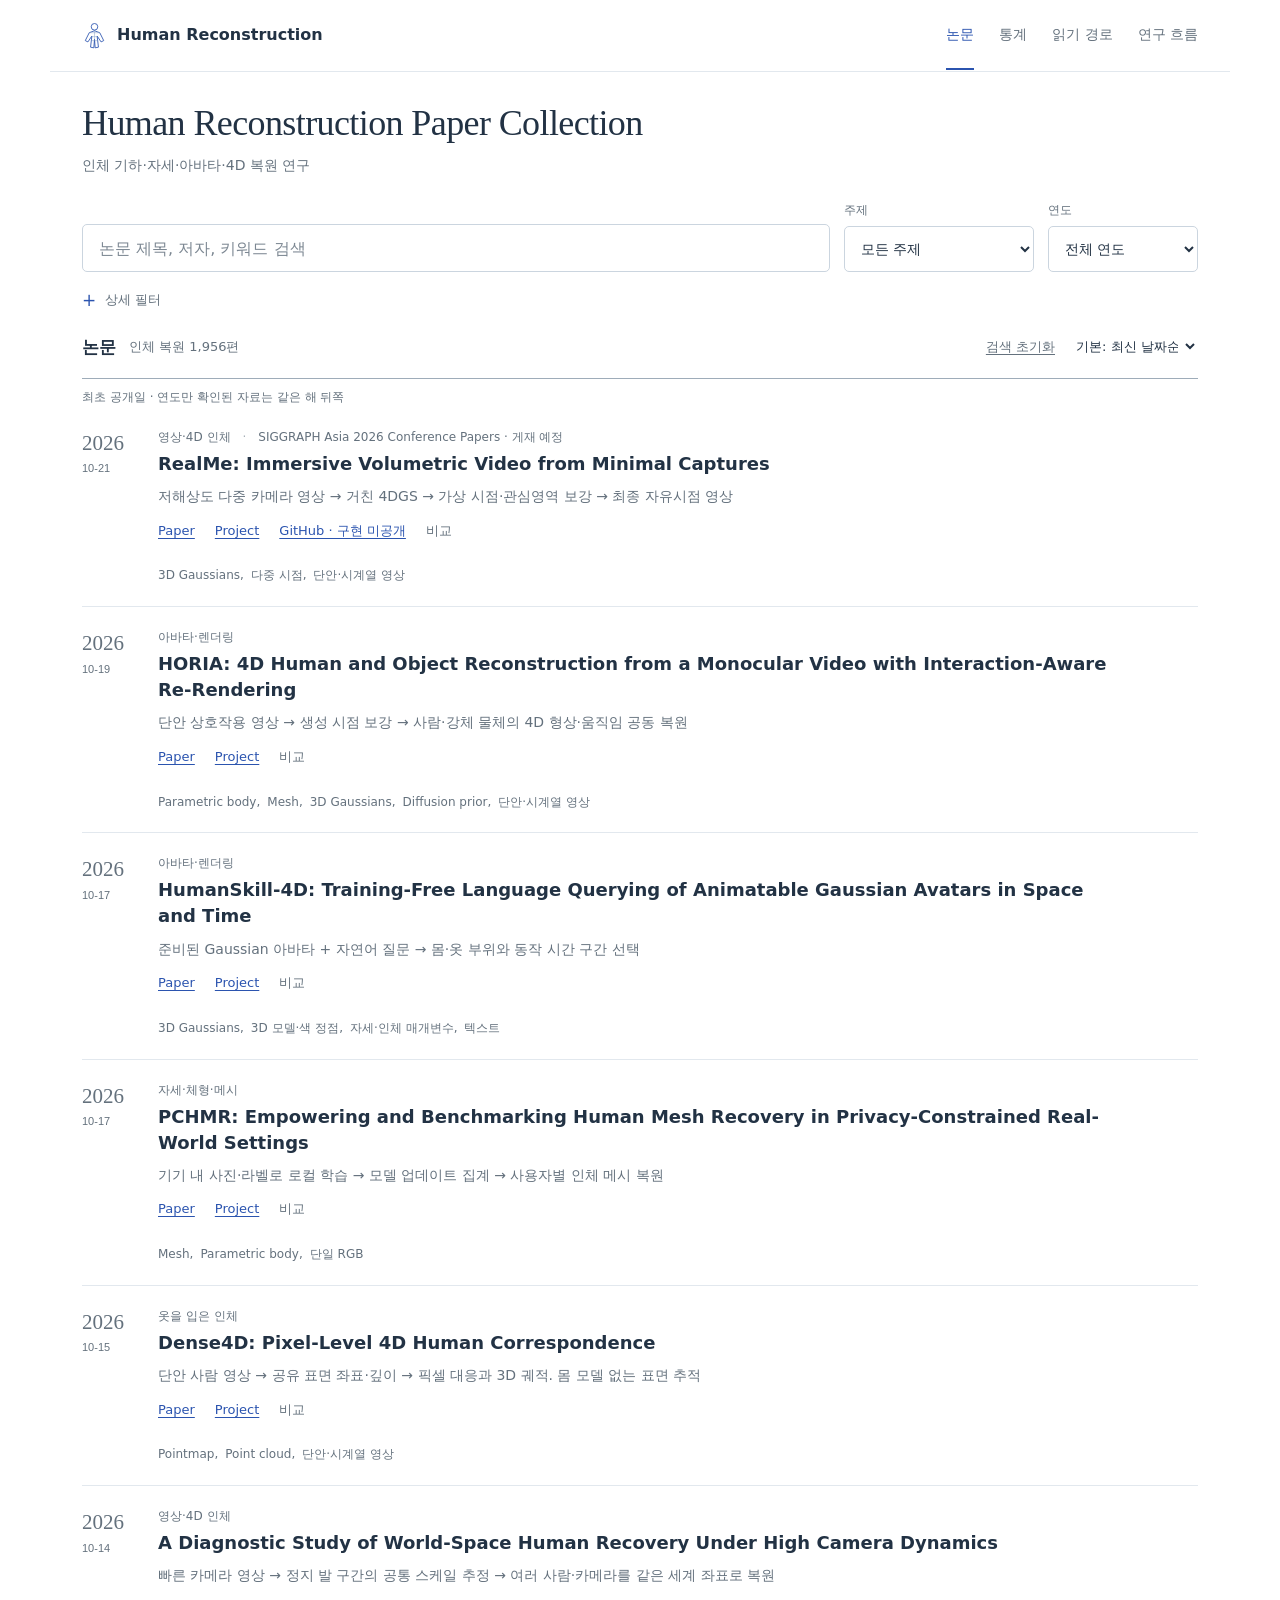
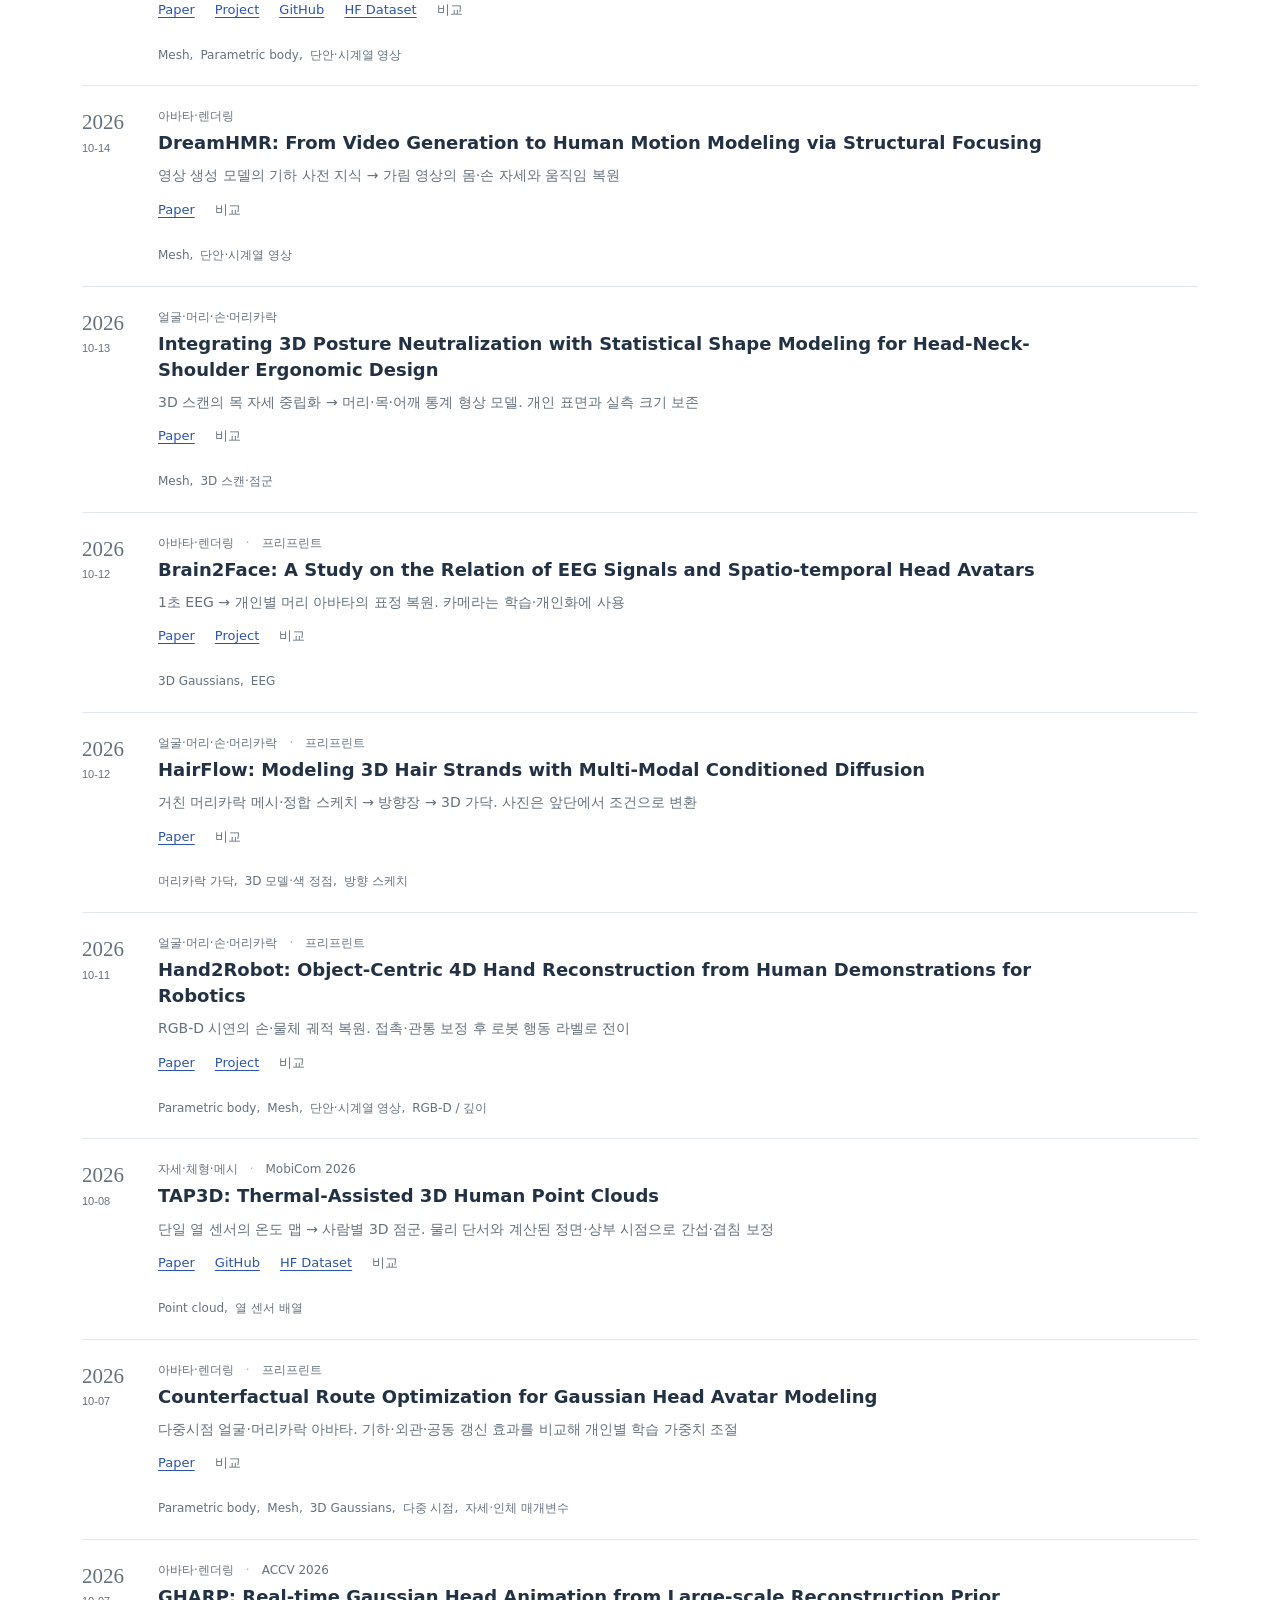
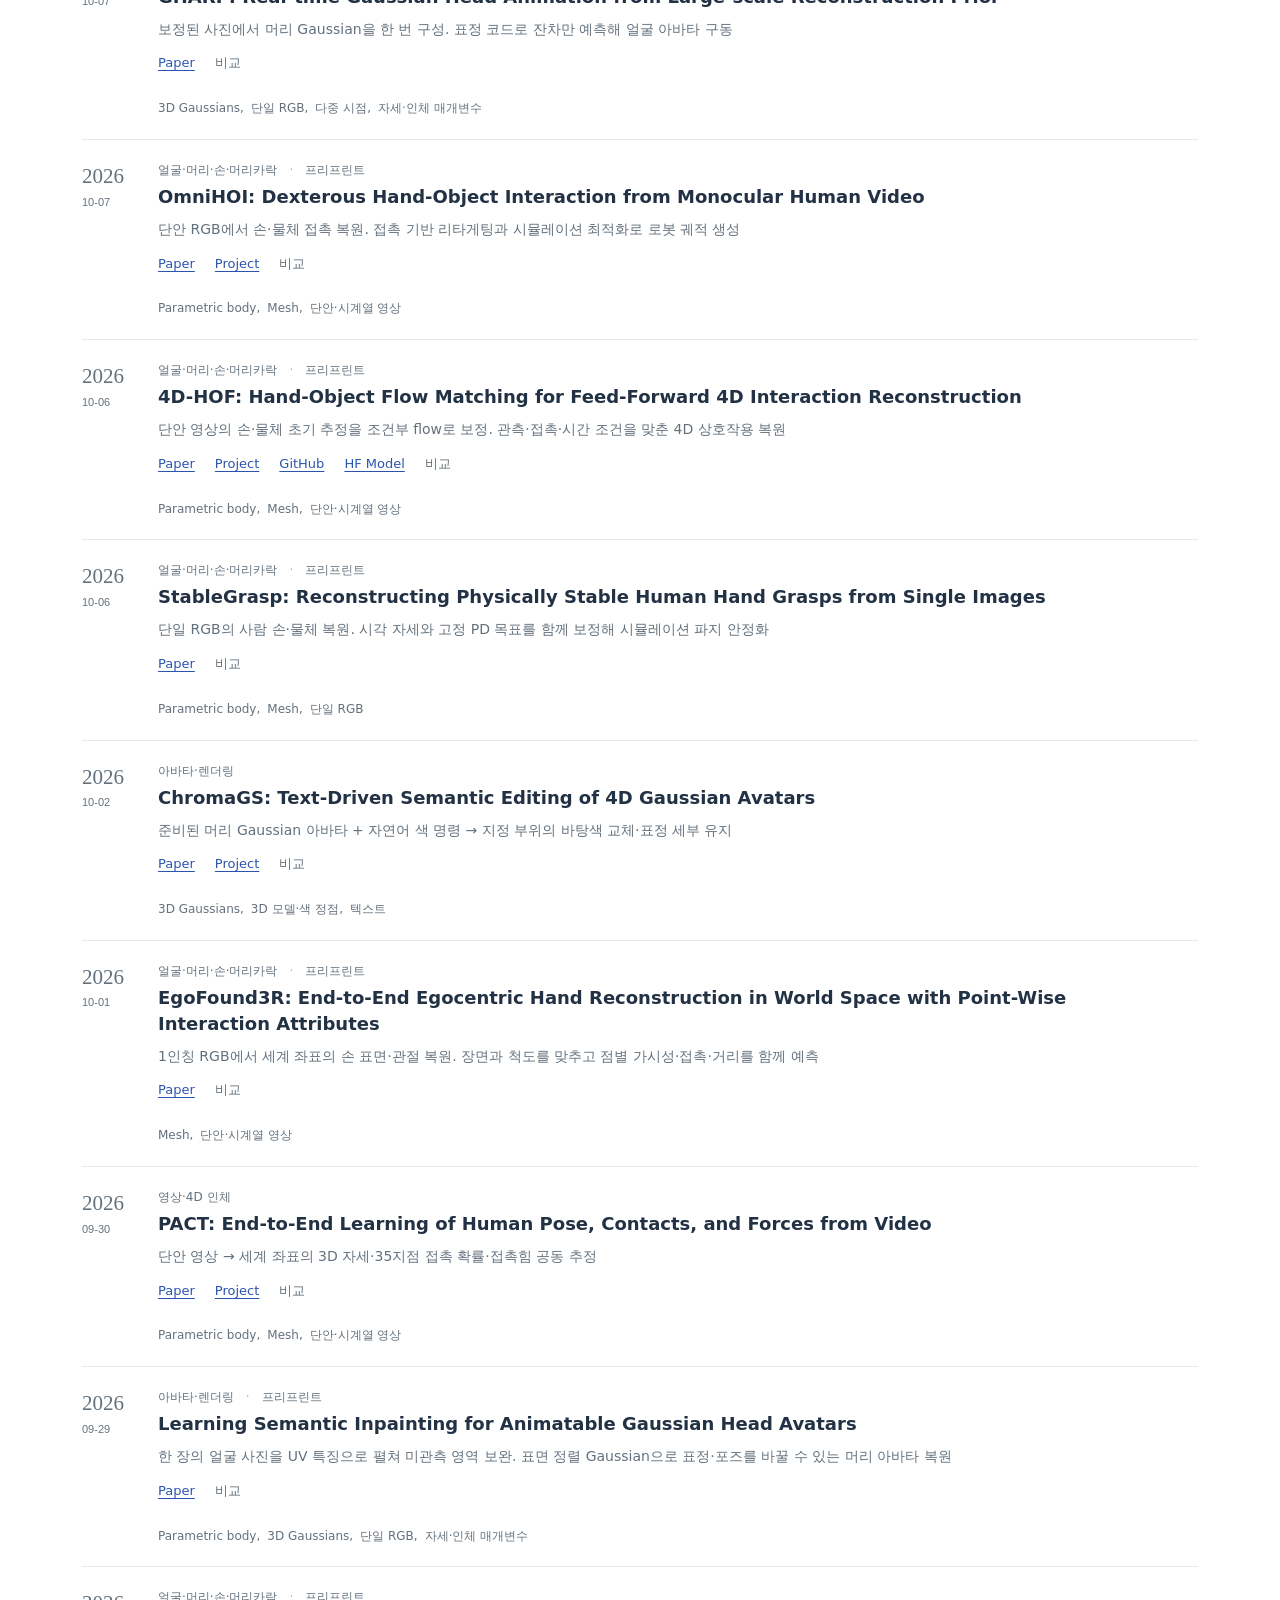
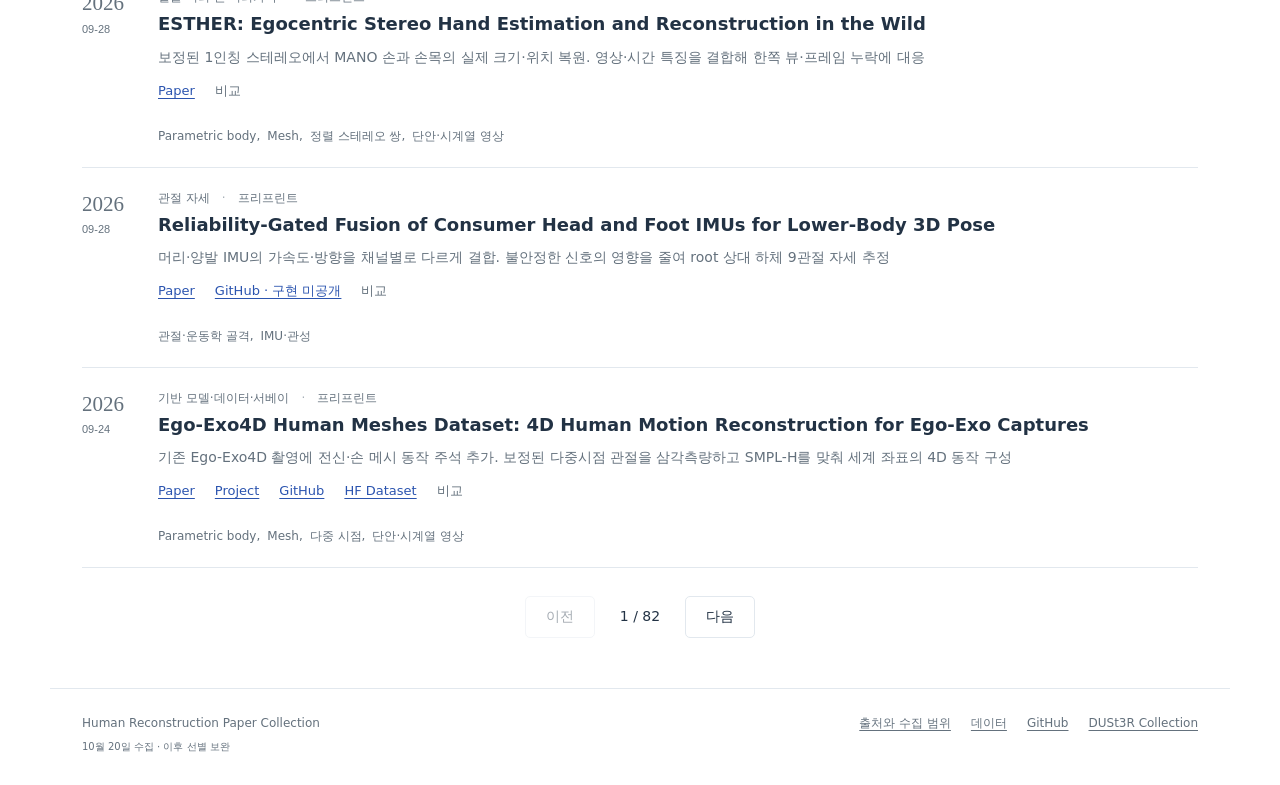
==== index.html @ 9944b43e "Add SACHA semantic Gaussian head avatar compression guide" ====
<!doctype html>
<html lang="ko"><head><meta charset="utf-8"><meta name="viewport" content="width=device-width,initial-scale=1"><meta name="description" content="Human 3D reconstruction literature: searchable papers, evidence-aware taxonomy, corpus charts and research directions."><title>Human Reconstruction Paper Collection</title><link rel="icon" type="image/svg+xml" href="favicon.svg"><link rel="stylesheet" href="site.css?reader-copy1"><script src="catalog-model.js?realme-resource1" defer></script><script src="app.js?reader-ui3" defer></script><link rel="stylesheet" href="research-analysis.css"><script src="research-analysis.js?reader-ui3" defer></script><link rel="stylesheet" href="statistics-focus.css"><script src="statistics-focus.js?reader-ui3" defer></script></head>
<body><a class="skip" href="#catalog">논문 목록으로</a><header class="header"><a class="brand" href="#catalog"><svg viewBox="0 0 38 42" aria-hidden="true"><circle cx="19" cy="7" r="5"/><path d="M11 16l8-3 8 3 6 12-4 2-6-9 2 17-5 1-1-13-1 13-5-1 2-17-6 9-4-2z"/><path class="gridline" d="M11 16l16 0M14 22h10M15 28h9M19 13v13"/></svg><span>Human Reconstruction</span></a><nav aria-label="주요 메뉴"><a href="#catalog">논문</a><a href="#trends">통계</a><a href="#reading">읽기 경로</a><a href="#history">연구 흐름</a><a href="#compare">비교 <span id="nav-compare-count"></span></a></nav></header><main><section class="hero" data-view="catalog"><h1>Human Reconstruction Paper Collection</h1><p>인체 기하·자세·아바타·4D 복원 연구</p></section><section id="catalog" class="catalog" aria-labelledby="catalog-title">
<form id="filters" role="search"><div class="primary-filters"><div class="search-field"><label class="sr-only" for="query">논문 제목·저자·요약 검색</label><input id="query" type="search" placeholder="논문 제목, 저자, 키워드 검색" autocomplete="off"></div><div class="filter-field"><label for="category">주제</label><select id="category"><option value="">모든 주제</option></select></div><div class="filter-field"><label for="year">연도</label><select id="year"><option value="">전체 연도</option></select></div></div>
<details id="advanced-filters"><summary>상세 필터 <span id="advanced-count"></span></summary><div class="advanced-grid"><div class="filter-field"><label for="region">복원 부위</label><select id="region" title="일부 문헌의 부위 분류 · 나머지 미확인 · 복수 부위는 각 부위에서 검색"><option value="">모든 부위 · 미확인 포함</option><option value="full_body">전신</option><option value="lower_body">하체</option><option value="head_face">얼굴·머리</option><option value="hand">손</option><option value="hair">머리카락</option></select></div><div class="filter-field"><label for="representation">표현</label><select id="representation"><option value="">모든 표현</option></select></div><div class="filter-field"><label for="input">입력 단서</label><select id="input"><option value="">모든 입력</option></select></div><div class="filter-field"><label for="output">출력 단서</label><select id="output"><option value="">모든 출력</option></select></div><div class="filter-field"><label for="task">과업</label><select id="task"><option value="">모든 과업</option></select></div><div class="filter-field"><label for="role">모델 역할</label><select id="role"><option value="">모든 역할</option></select></div><div class="filter-field"><label for="mode">최적화 방식</label><select id="mode"><option value="">모든 방식</option></select></div><div class="filter-field" hidden><label for="evidence">자료 범위</label><select id="evidence"><option value="">모든 근거</option><option value="primary">논문 원문</option><option value="source">추가 자료</option><option value="index">색인 전용 후보</option></select></div></div><div class="scope-fields"><div><label for="scope">탐색 범위</label><select id="scope"><option value="reference">인체 복원 논문 · 1,956편</option><option value="broad">검색 자료 전체 · 14,425건</option><option value="pilot" hidden>선택 문헌 · 13편</option><option value="next" hidden>선택 문헌 · 21편</option></select></div><div><label for="basis">날짜 기준</label><select id="basis"><option value="venue">학회·저널 발행일</option><option value="manuscript">최초 공개일</option><option value="index">검색 자료 기록일</option></select></div><p id="scope-note">전신·얼굴·머리·손·머리카락 복원 + 직접 지원 연구</p></div></details></form><p id="search-note" class="search-note" aria-live="polite"></p>
<div class="results-bar"><div class="results-title"><h2 id="catalog-title" tabindex="-1">논문</h2><p id="result-count" role="status" aria-live="polite" aria-atomic="true">불러오는 중…</p></div><div class="result-tools"><button form="filters" type="reset" class="reset">검색 초기화</button><label class="sr-only" for="sort">정렬</label><select id="sort"><option value="auto">기본: 최신 날짜순</option><option value="new">최신 날짜순</option><option value="old">오래된 날짜순</option><option value="title">제목순</option></select></div></div>
<p id="date-sort-note" class="search-note"></p><div id="error-state" class="empty" hidden><h3>데이터 로딩 실패</h3><p>연결 확인 · 새로고침</p><button onclick="location.reload()">새로고침</button></div><div id="paper-list" class="paper-list"></div><div id="empty-state" class="empty" hidden><h3>검색 결과 없음</h3><p>검색어·필터 조정</p><button id="empty-reset">필터 초기화</button></div><nav class="pagination" aria-label="논문 페이지"><button id="previous">이전</button><span id="page-label"></span><button id="next">다음</button></nav></section><section hidden id="trends" class="dashboard statistics-focus" aria-labelledby="statistics-focus-title"><div class="section-head"><h2 id="statistics-focus-title">통계로 살펴보기</h2><a class="quiet-link" href="#catalog">논문으로 돌아가기</a></div><div class="focus-toolbar"><label for="statistics-chart">차트<select id="statistics-chart"><option value="annual">연도별 논문 수</option><option value="category">주제별 분포</option><option value="representation">표현 × 연도</option><option value="sample">초록 표본의 변화</option></select></label><label id="focus-year-label" for="statistics-year" hidden>연도<select id="statistics-year"></select></label><label id="focus-field-label" for="statistics-field" hidden>분류<select id="statistics-field"><option value="primary_representation">주표현</option><option value="primary_task">과제</option></select></label><button id="statistics-inspect" type="button">수치·근거·방법</button></div><p id="statistics-context" aria-live="polite"></p><div id="statistics-stage" aria-live="polite"></div><p id="statistics-insight"></p><div id="statistics-sources" hidden><div id="catalog-statistics"><div class="section-head"><div><h2 id="trend-title">통계로 살펴보기</h2><p>선택 집합의 레코드 집계</p></div><a href="#catalog" class="quiet-link">논문으로 돌아가기</a></div>

<p class="scroll-hint">선택 문헌·동일 날짜 기준 · 수치 표</p><div class="statistics-selection"><p id="statistics-denominator"></p><p id="statistics-selection"></p><button id="restore-reference">인체 복원 목록 전체로</button></div><div class="statistics-controls"><label>문헌 범위<select data-control-proxy="scope"></select></label><label>날짜 기준<select data-control-proxy="basis"></select></label></div><div class="chart-grid"><article class="chart annual"><div class="chart-head"><h3>연도별 논문 수</h3><span id="annual-basis">학회·저널 연도</span></div><div id="annual-chart" class="chart-body" aria-live="polite"><p>데이터 불러오는 중</p></div><p id="annual-note" class="chart-note"></p><p class="partial-year-note"><span class="partial-key"></span>2026 부분 연도 · 10/20 수집 + 선별 보완 2편</p></article><article class="chart categories"><div class="chart-head"><h3>주제별 분포</h3><span>주분류 · 중복 없음</span></div><div id="category-chart" class="chart-body"></div></article><article class="chart representations"><div class="chart-head"><h3>표현 언급 × 연도</h3><span>다중 라벨</span></div><p id="representation-note" class="chart-note"></p><p class="scroll-hint">가로 스크롤 · 연도별 수치</p><p id="heatmap-legend" class="chart-note"></p><div id="representation-chart" class="chart-body heatmap"></div><p id="heatmap-value" class="chart-note" role="status">셀 선택 · 키보드로 수치 확인</p><p class="chart-note">표현 언급 ≠ 주 방법·우수성</p></article><section class="chart coverage"><h3>자료 범위와 누락 정보</h3><div class="chart-head"><h3>근거와 빈칸</h3><span id="coverage-n"></span></div><div id="coverage-chart" class="chart-body"></div><p class="chart-note">논문별 입력 조건 상이</p></section></div>
<p class="dashboard-note"><span class="partial-key"></span>2026 부분 연도 · 10/20 수집 + 선별 보완 2편 분야 전체 증감 단정 불가 <a href="about.html#statistics">집계 기준</a></p></div><section id="probability-analysis" class="analysis-extra"><h3>AI 초록 표본으로 보는 연구 변화 · 2019–2025년 140편</h3><p class="chart-note">목록 집계와 별개인 고정 표본 · 모집틀 1,099편 · 미상·95% 구간·근거 논문 포함</p><div class="research-analysis" id="research-analysis-root" data-partial-count="222"><h2 id="analysis-trend-title">복원 연구, 무엇이 달라졌나</h2><p>분석 자료 불러오는 중</p></div></section></div></section>
<section hidden id="compare" class="comparison" aria-labelledby="compare-heading"><div class="section-head"><div><h2 id="compare-heading" tabindex="-1">선택한 논문 비교</h2><p>2–4편 선택 · 입력·연구 조건 비교</p></div><button id="clear-compare">선택 지우기</button></div><div id="compare-status" role="status" aria-live="polite"></div><div id="compare-content"></div></section><section hidden id="reading" class="reading-section"><div class="section-head"><div><h2>대표 문헌 읽기 경로</h2><p>목적·입력별 대표 논문</p></div></div><p class="reading-search">키워드로 바로 찾기 <button data-search="SMPL">SMPL</button><button data-search="PIFu">PIFu</button><button data-search="HumanNeRF">HumanNeRF</button></p><div class="path-layout"><nav id="path-navigation" aria-label="읽기 경로 선택"></nav><div id="reading-paths"></div></div><section class="relations-browser" aria-labelledby="relations-title"><h3 id="relations-title">방법 간 관계</h3><p>선별 관계 15개 · 전체 인용망 아님 · 읽기 순서 ≠ 방법 계승 · 비교 조건 별도</p><label for="relation-type">관계 종류</label> <select id="relation-type"><option value="">모든 관계</option></select><div id="relationship-list"></div></section></section><section hidden id="history" class="history" aria-labelledby="history-title"><div class="section-head"><div><h2 id="history-title">세 갈래의 연구 흐름</h2><p>선별 사례의 병렬 흐름 · 분야 비중 추정용 아님</p></div></div><div class="research-lanes">
<article class="research-lane"><h3>형상과 자세</h3><p>몸 구조·의복 표면·관측 자세</p><ol>
<li><a href="https://graphics.stanford.edu/courses/cs468-05-fall/Papers/p408-anguelov.pdf" target="_blank" rel="noopener">SCAPE</a> · <a href="https://smpl.is.tue.mpg.de/" target="_blank" rel="noopener">SMPL</a><small>2005 / 2015 · 자세·체형 몸 모델 · 분야의 시작 시점 아님</small></li>
<li><a href="https://openaccess.thecvf.com/content_cvpr_2018/html/Kanazawa_End-to-End_Recovery_of_CVPR_2018_paper.html" target="_blank" rel="noopener">HMR</a> · <a href="https://shunsukesaito.github.io/PIFu/" target="_blank" rel="noopener">PIFu</a><small>2018 / 2019 · 단일 이미지의 자세·몸체 또는 의복 표면 추정 · 범용 feed-forward 추론</small></li>
<li><a href="https://econ.is.tue.mpg.de/" target="_blank" rel="noopener">ECON</a> · <a href="https://openaccess.thecvf.com/content/ICCV2023/papers/Goel_Humans_in_4D_Reconstructing_and_Tracking_Humans_with_Transformers_ICCV_2023_paper.pdf" target="_blank" rel="noopener">4DHumans</a><small>2023 · 정밀 표면 / 자세·추적 · 서로 다른 출력 목표</small></li></ol></article>
<article class="research-lane"><h3>외형과 아바타</h3><p>새 시점·구동 가능한 외형 · 몸 모델과 렌더링 표현 결합</p><ol>
<li><a href="https://openaccess.thecvf.com/content_CVPR_2020/html/Huang_ARCH_Animatable_Reconstruction_of_Clothed_Humans_CVPR_2020_paper.html" target="_blank" rel="noopener">ARCH</a> · <a href="https://openaccess.thecvf.com/content/CVPR2021/html/Peng_Neural_Body_Implicit_Neural_Representations_With_Structured_Latent_Codes_for_CVPR_2021_paper.html" target="_blank" rel="noopener">Neural Body</a><small>2020 / 2021 · 구동 가능한 복원·동적 신경 렌더링</small></li>
<li><a href="https://grail.cs.washington.edu/projects/humannerf/" target="_blank" rel="noopener">HumanNeRF</a> · <a href="https://openaccess.thecvf.com/content/CVPR2023/html/Jiang_InstantAvatar_Learning_Avatars_From_Monocular_Video_in_60_Seconds_CVPR_2023_paper.html" target="_blank" rel="noopener">InstantAvatar</a><small>2022 / 2023 · 단안 영상·사람별 최적화·빠른 적응 · 전처리·하드웨어별 속도 직접 비교 불가</small></li>
<li><a href="https://openaccess.thecvf.com/content/CVPR2024/html/Hu_GaussianAvatar_Towards_Realistic_Human_Avatar_Modeling_from_a_Single_Video_CVPR_2024_paper.html" target="_blank" rel="noopener">GaussianAvatar</a> · <a href="https://arxiv.org/abs/2503.10625" target="_blank" rel="noopener">LHM</a><small>2024 / 2025 · Gaussian 사람별 최적화·범용 추론 공존 · SMPL 등 사전 정보 병용</small></li></ol></article>
<article class="research-lane"><h3>동작·접촉·장면</h3><p>세계 좌표의 움직임·물체 접촉·응용 시스템</p><ol>
<li><a href="https://openaccess.thecvf.com/content_ICCV_2019/html/Hassan_Resolving_3D_Human_Pose_Ambiguities_With_3D_Scene_Constraints_ICCV_2019_paper.html" target="_blank" rel="noopener">PROX</a> · <a href="https://openaccess.thecvf.com/content/CVPR2022/html/Bhatnagar_BEHAVE_Dataset_and_Method_for_Tracking_Human_Object_Interactions_CVPR_2022_paper.html" target="_blank" rel="noopener">BEHAVE</a><small>2019 / 2022 · 접촉·충돌 제약·사람–물체 데이터 · 지속된 연구 주제</small></li>
<li><a href="https://openaccess.thecvf.com/content/CVPR2024/papers/Shin_WHAM_Reconstructing_World-grounded_Humans_with_Accurate_3D_Motion_CVPR_2024_paper.pdf" target="_blank" rel="noopener">WHAM</a> · <a href="https://openaccess.thecvf.com/content/CVPR2024/html/Pavlakos_Reconstructing_Hands_in_3D_with_Transformers_CVPR_2024_paper.html" target="_blank" rel="noopener">HaMeR</a><small>2024 · 세계 좌표의 몸 움직임·손 복원 · 후속 시스템의 인식 모듈</small></li>
<li><a href="https://humanoid-ai.github.io/" target="_blank" rel="noopener">HumanPlus</a> · <a href="https://proceedings.mlr.press/v305/allshire25a.html" target="_blank" rel="noopener">VideoMimic</a><small>2024 / 2025 · 실제 휴머노이드 응용 사례 · 분야 전체의 로봇 전환 근거 아님</small></li></ol></article></div><p class="chart-note">대표 출판연도 · 나열 순서 ≠ 직접 인용·방법 계승 · arXiv·학회판은 같은 연구</p></section>
<section hidden id="directions" class="directions"><div class="section-head"><div><h2>복원 → 로봇: 연결과 조건</h2><p>실제 사용 사례·남은 검증 과제</p></div></div><div class="robot-links"><article><h3>WHAM·HaMeR → HumanPlus</h3><p>몸 자세 WHAM·손 자세 HaMeR · 실제 휴머노이드 실험 · 개별 모듈 기여량·포토리얼 외형 필요성 입증 아님</p><a href="https://github.com/MarkFzp/humanplus" target="_blank" rel="noopener">공식 구현의 사용 관계</a></article><article><h3>사람·환경 복원 → VideoMimic</h3><p>일상 영상의 사람·환경 복원 → 휴머노이드 정책 · 체형 차이 리타기팅·제어·동역학은 별도 과제</p><a href="https://proceedings.mlr.press/v305/allshire25a.html" target="_blank" rel="noopener">실제 로봇 사례 논문</a></article></div><p>표면 정확도 ≠ 새 시점 품질 ≠ 시간·접촉 일관성 ≠ 로봇 성공률 · XR·애니메이션·캡처·로봇별 출력 검증</p><section class="analysis-method" aria-labelledby="flow-notes-title"><h3 id="flow-notes-title">사례의 범위</h3><p>근거 26항목 · 독립 연구 26편·대표 표본 아님 · HumanPlus 논문·코드는 같은 연구의 근거 · 서베이 1편 포함. 140편 표본의 일반화·사람별 최적화·입력·상호작용·로봇 평가 비중 미측정</p><p><a href="data/research-flow-evidence-v1.json">선별 근거와 각 해석의 한계</a> · <a href="https://arxiv.org/abs/2406.04253" target="_blank" rel="noopener">재구성과 생성을 구별한 서베이</a> · <a href="https://arxiv.org/abs/2502.01143" target="_blank" rel="noopener">동역학 정렬 사례 ASAP</a></p><p>몸체 복원 지속 · <a href="https://arxiv.org/abs/2602.15989" target="_blank" rel="noopener">SAM 3D Body (2026 원고)</a> · 별도 최근 사례 · 2019–2025 표본 외</p></section></section><div id="compare-tray" hidden><span id="compare-tray-count"></span><a href="#compare">비교표 보기</a></div></main><footer><div><span>Human Reconstruction Paper Collection</span><small>10월 20일 수집 · 이후 선별 보완</small></div><nav><a href="about.html">출처와 수집 범위</a><a href="data/reader.json" download>데이터</a><a href="https://github.com/minoTrey/Human-Reconstruction-Paper-Collection">GitHub</a><a href="https://minotrey.github.io/DUSt3R-Paper-Collection/">DUSt3R Collection</a></nav></footer><dialog id="paper-dialog" aria-labelledby="detail-title"><button id="close-dialog" aria-label="논문 상세 닫기">×</button><div id="detail-content"></div></dialog><div id="toast" role="status" class="toast" hidden></div></body></html>
---- site.css ----
:root{--paper:#fff;--ink:#223244;--muted:#64717d;--blue:#2b54af;--rule:#e2e8ee;--wash:#f6f8fb;--cyan:#36756e;--orange:#b36a36}
*{box-sizing:border-box}html{scroll-behavior:smooth;scroll-padding-top:20px}body{margin:0;background:var(--paper);color:var(--ink);font:16px/1.65 "Segoe UI","Malgun Gothic",system-ui,sans-serif}button,input,select{font:inherit;color:inherit}button,select,summary{cursor:pointer}a{color:var(--blue);text-underline-offset:3px}a:hover{color:#16377e}button{background:none}button:disabled{cursor:default;opacity:.4}[hidden]{display:none!important}:focus-visible{outline:3px solid #557dd0;outline-offset:3px}.sr-only{position:absolute;width:1px;height:1px;padding:0;margin:-1px;overflow:hidden;clip:rect(0,0,0,0);white-space:nowrap;border:0}.skip{position:absolute;top:-80px;left:20px;z-index:40;background:var(--blue);color:white;padding:10px}.skip:focus{top:10px}
.header,main,footer{max-width:1180px;margin:auto;padding:0 32px}.header{min-height:72px;display:flex;align-items:center;justify-content:space-between;gap:24px;border-bottom:1px solid var(--rule)}.brand{display:flex;align-items:center;gap:10px;text-decoration:none;color:var(--ink);font-size:16px;font-weight:650;white-space:nowrap}.brand svg{width:25px;height:30px;fill:none;stroke:var(--blue);stroke-width:1.3}.brand svg .gridline{stroke:#809bc1;stroke-width:.7}.header nav{display:flex;align-items:center;gap:25px}.header nav a{color:var(--muted);text-decoration:none;font-size:14px;padding:22px 0;border-bottom:2px solid transparent;white-space:nowrap}.header nav a[aria-current]{color:var(--blue);border-color:var(--blue)}.hero{padding:30px 0 24px}.hero h1{font:normal 36px/1.2 Cambria,Georgia,serif;letter-spacing:-.6px;margin:0 0 9px}.hero p{margin:0;color:var(--muted);font-size:14px}.catalog{padding-bottom:40px}
.primary-filters{display:grid;grid-template-columns:minmax(220px,1fr) 190px 150px;gap:14px;align-items:end}.filter-field label,.scope-fields label{display:block;font-size:12px;color:var(--muted);margin:0 0 5px}.primary-filters input,.filter-field select,.scope-fields select,.statistics-controls select{width:100%;height:46px;border:1px solid #cbd5df;border-radius:5px;background:white;padding:0 12px;font-size:14px;min-width:0}.primary-filters input{height:48px;font-size:16px;padding:0 16px}.primary-filters input::placeholder{color:#7c8792}#advanced-filters{margin-top:9px}#advanced-filters>summary{display:flex;gap:9px;align-items:center;width:max-content;font-size:13px;color:var(--muted);min-height:38px;list-style:none}#advanced-filters>summary::before{content:"+";font-size:17px;color:var(--blue)}#advanced-filters[open]>summary::before{content:"−"}#advanced-count{color:var(--blue)}.advanced-grid{display:grid;grid-template-columns:repeat(3,minmax(0,1fr));gap:16px;padding:18px;background:var(--wash);border:1px solid var(--rule);border-radius:5px}.scope-fields{display:grid;grid-template-columns:1fr 1fr;gap:14px;margin-top:16px}.scope-fields p{grid-column:1/-1;margin:0;font-size:12px;color:var(--muted)}.filter-help{font-size:12px;color:var(--muted);margin:12px 0 18px}.results-bar{display:flex;align-items:center;justify-content:space-between;gap:18px;border-bottom:1px solid #9eacb9;padding:10px 0 13px;margin:0}.results-title,.result-tools{display:flex;align-items:center;gap:13px}.results-title h2{margin:0;font-size:17px;font-weight:650}.results-title p{margin:0;font-size:13px;color:var(--muted)}.reset{border:0;padding:7px 0;color:var(--muted);font-size:13px;text-decoration:underline;text-underline-offset:3px}.result-tools select{font-size:13px;border:0;background:white;max-width:130px;padding:7px 4px}.paper-row{position:relative;display:grid;grid-template-columns:58px minmax(0,1fr);gap:18px;padding:21px 0 20px;border-bottom:1px solid var(--rule)}.paper-year{font:normal 21px/1.5 Cambria,Georgia,serif;color:var(--muted)}.paper-year small{display:block;font:11px "Segoe UI",sans-serif;margin-top:3px}.paper-body{min-width:0}.paper-meta{display:flex;flex-wrap:wrap;align-items:center;gap:12px;color:var(--muted);font-size:12px;margin:0 0 5px;line-height:1.5}.paper-meta span+span:before{content:"·";margin-right:12px;color:#a7b0b8}.paper-row h3{font-size:18px;line-height:1.45;font-weight:600;letter-spacing:-.1px;margin:0 0 7px;max-width:960px}.title-button{font:inherit;text-align:left;border:0;padding:0;color:var(--ink);line-height:inherit;cursor:pointer;max-width:100%;overflow-wrap:anywhere}.title-button:hover{color:var(--blue)}.paper-summary{margin:0 0 9px;color:var(--muted);font-size:14px;line-height:1.75;max-width:900px}.paper-actions{display:flex;gap:20px;align-items:center;flex-wrap:wrap;min-height:28px}.paper-actions>a,.paper-actions>button,.paper-tools>summary{font-size:13px;padding:3px 0;border:0;line-height:1.6}.paper-actions>a{text-decoration:underline}.paper-actions>button{color:var(--muted)}.paper-actions>button[aria-pressed=true]{color:var(--blue);font-weight:650}.paper-tools{position:relative}.paper-tools>summary{color:var(--muted);list-style:none}.paper-tools>summary::after{content:" ▾";color:#8997a5}.paper-tool-content{position:absolute;top:100%;right:0;background:white;border:1px solid var(--rule);border-radius:6px;box-shadow:0 8px 24px #22324416;padding:14px 16px;width:280px;z-index:12;font-size:12px}.paper-tool-content button{border:0;color:var(--blue);padding:6px 0;font-size:13px}.paper-tool-content p{color:var(--muted);font-size:12px}.paper-tags{display:flex;gap:7px;flex-wrap:wrap;color:var(--muted);font-size:12px}.paper-tags span:not(:last-child):after{content:","}.pagination{display:flex;justify-content:center;align-items:center;gap:25px;margin:28px 0 10px;font-size:14px}.pagination button{border:1px solid var(--rule);border-radius:5px;background:white;padding:8px 20px;min-height:42px}.empty{padding:65px 10px;text-align:center}.empty h3{font-size:23px;font-weight:500}.empty p{color:var(--muted);font-size:14px}.empty button{border:1px solid var(--rule);padding:10px 15px;border-radius:5px;background:var(--blue);color:white}
.dashboard,.comparison,.reading-section,.history,.directions{padding:28px 0 40px}.section-head{display:flex;align-items:center;justify-content:space-between;gap:24px;margin-bottom:22px}.section-head h2{font:normal 30px/1.3 Cambria,Georgia,"Malgun Gothic",serif;margin:0 0 8px;letter-spacing:-.4px}.section-head p{margin:0;font-size:14px;color:var(--muted)}.quiet-link{white-space:nowrap;font-size:13px}.statistics-controls{display:flex;gap:18px;align-items:end;margin:0 0 22px}.statistics-controls label{font-size:12px;color:var(--muted)}.statistics-controls select{display:block;min-width:240px;margin-top:5px}.chart-grid{display:grid;grid-template-columns:1.4fr 1fr;gap:22px}.chart{padding:21px 20px 16px;border:1px solid var(--rule);border-radius:6px;min-width:0}.chart-head{display:flex;align-items:baseline;justify-content:space-between;gap:10px;margin-bottom:17px}.chart-head h3{margin:0;font-size:16px;font-weight:600}.chart-head>span{font-size:12px;color:var(--muted)}.chart-body svg{display:block;width:100%}.chart-note,.dashboard-note{font-size:12px;color:var(--muted);line-height:1.75;margin:10px 0 0}.dashboard-note{margin-top:18px}.partial-key{display:inline-block;width:9px;height:9px;background:var(--orange);margin-right:6px}.scroll-hint{font-size:13px;color:var(--muted);line-height:1.7;margin:12px 0 18px}.chart-values{font-size:13px;margin-top:14px}.chart-values summary{padding:8px 0;color:var(--blue)}.chart-values p{font-size:12px;color:var(--muted)}.value-scroll{overflow:auto;max-height:330px}.chart-values table{border-collapse:collapse;width:100%;font-size:13px}.chart-values th,.chart-values td{padding:8px;border-bottom:1px solid var(--rule);text-align:left}.heatmap{overflow:auto}.heatmap svg{min-width:700px}
#compare-status{font-size:14px;color:var(--muted);margin-bottom:20px}.comparison button,.reading-section button{color:var(--blue);border:0;padding:6px 0;font-size:13px;line-height:1.7;text-align:left}.comparison #clear-compare{border:1px solid var(--rule);border-radius:5px;padding:8px 13px;white-space:nowrap}.compare-scroll{overflow:auto;max-width:100%}.compare-table{border-collapse:collapse;min-width:720px;width:100%;font-size:14px;line-height:1.8}.compare-table td,.compare-table th{padding:18px 14px;border:1px solid var(--rule);vertical-align:top;text-align:left;min-width:210px;max-width:330px}.compare-table th:first-child{min-width:135px;background:var(--wash)}.compare-table thead th{background:var(--wash)}.compare-table thead th>button:first-child{font-weight:600;color:var(--ink);font-size:14px;margin-bottom:8px}.compare-table thead button{display:block}.compare-table thead button+button{font-size:12px;color:var(--muted)}.field-status{display:block;color:var(--orange);font-size:12px;margin-bottom:5px}.field-sources{margin-top:7px;font-size:12px;color:var(--muted)}.field-sources summary{width:max-content;color:var(--muted)}.field-sources a{display:inline-block;margin-right:10px;padding:5px 0}.unknown{color:var(--muted)}.mobile-comparisons{display:none}#compare-tray{position:fixed;bottom:16px;right:24px;display:flex;align-items:center;gap:18px;padding:12px 18px;background:var(--ink);color:white;border-radius:6px;z-index:15;font-size:13px;box-shadow:0 3px 12px #22324425}#compare-tray a{color:white}
.path-layout{display:grid;grid-template-columns:250px minmax(0,1fr);gap:36px}#path-navigation{display:flex;flex-direction:column;align-items:stretch;gap:5px}#path-navigation button{padding:12px 14px;color:var(--muted);border-left:3px solid transparent;font-size:14px;min-height:48px}#path-navigation button[aria-pressed=true]{color:var(--blue);border-color:var(--blue);background:var(--wash)}.reading-path h3{font-size:21px;margin:0 0 10px;font-weight:600}.reading-path>p{font-size:14px;color:var(--muted);margin:0 0 18px}.reading-path ol{padding-left:26px;columns:auto;margin:0}.reading-path li{padding:16px 0 18px 8px;border-bottom:1px solid var(--rule)}.reading-path li::marker{color:#8c9aaa;font-size:14px}.reading-path li>button:first-child{font-size:16px;line-height:1.5;color:var(--ink);font-weight:600;padding:0}.reading-path li p{font-size:14px;color:var(--muted);margin:8px 0}.reading-path li>button:last-child{font-size:12px;color:var(--muted);padding:4px 0}.relations-browser{border-top:1px solid var(--rule);margin-top:32px;padding-top:18px}.relations-browser>summary{font-size:16px;min-height:44px;color:var(--ink)}.relations-browser>summary span{display:block;font-size:12px;color:var(--muted);margin-left:18px}.relations-browser h3{font-size:20px}.relations-browser p{color:var(--muted);font-size:14px}.relations-browser>select{font-size:14px;min-height:42px;padding:7px 10px;border:1px solid var(--rule);border-radius:4px;background:white}#relationship-list{display:grid;grid-template-columns:1fr 1fr;gap:18px;margin-top:20px}.relationship{padding:18px 0;border-top:1px solid var(--rule)}.relationship .field-status{color:var(--cyan)}.relationship>div{font-size:16px}.relationship button{font-size:16px;font-weight:600}.relationship p{font-size:13px;margin:8px 0}.relationship>a{font-size:12px}.timeline{display:grid;grid-template-columns:repeat(5,minmax(0,1fr));margin:35px 0;gap:20px}.timeline>a{padding:18px 0 0;border-top:2px solid #afc1d8;color:inherit;text-decoration:none}.timeline span{font:21px Cambria,serif;color:var(--blue)}.timeline h3{font-size:16px;margin:10px 0}.timeline p{font-size:14px;color:var(--muted);margin:0}.timeline small{display:block;font-size:12px;color:var(--muted);margin-top:12px}.lineage{padding:22px;background:var(--wash);border-radius:6px;display:grid;grid-template-columns:1fr 1fr;gap:28px}.lineage h3{font-size:17px;margin:0 0 10px}.lineage p{font-size:14px;color:var(--muted);margin:0}.method-route{display:flex;gap:12px;align-items:center;flex-wrap:wrap}.method-route span{font-size:14px}.method-route small{display:block;font-size:11px;color:var(--muted)}.method-route em{font-size:11px;color:var(--muted)}.directions{border-top:1px solid var(--rule)}.direction-grid{display:grid;grid-template-columns:1fr 1fr;gap:24px 40px}.direction-grid article{border-bottom:1px solid var(--rule);padding:10px 0 22px}.direction-grid article>span{font-size:12px;color:var(--blue)}.direction-grid h3{font-size:20px;font-weight:600;margin:8px 0 10px}.direction-grid p{font-size:14px;color:var(--muted);line-height:1.85}.direction-grid article>div{display:flex;gap:18px;font-size:13px}
footer{border-top:1px solid var(--rule);padding-top:25px;padding-bottom:30px;display:flex;justify-content:space-between;gap:25px;font-size:12px;color:var(--muted)}footer small{display:block;margin-top:5px}footer nav{display:flex;gap:20px;flex-wrap:wrap}footer a{color:var(--muted)}dialog{border:1px solid var(--rule);border-radius:8px;max-width:800px;width:calc(100% - 36px);max-height:90vh;padding:34px;color:var(--ink);background:white}dialog::backdrop{background:#22324466}#close-dialog{position:sticky;top:0;float:right;z-index:2;border:1px solid var(--rule);border-radius:50%;width:40px;height:40px;background:white;font-size:24px;line-height:1}dialog h2{font-size:25px;line-height:1.4;margin:20px 0}dialog h3{font-size:17px;margin:26px 0 12px}dialog p,dialog td,dialog th,dialog li{font-size:14px}dialog table{border-collapse:collapse;width:100%;margin:14px 0}dialog td,dialog th{padding:12px 8px;border-bottom:1px solid var(--rule);vertical-align:top;text-align:left}dialog th{width:135px;font-weight:500;color:var(--muted)}dialog .detail-muted{font-size:12px;color:var(--muted)}dialog .detail-links{display:flex;gap:18px;flex-wrap:wrap;align-items:center}dialog .detail-links button{border:0;color:var(--blue);font-size:13px;padding:7px 0}.badge{display:inline-block;font-size:12px;color:var(--muted);margin-right:10px}dialog .source-list{padding-left:20px}dialog .source-list li{margin:8px 0;overflow-wrap:anywhere}dialog pre{font-size:12px;white-space:pre-wrap;overflow-wrap:anywhere}.identity-note{padding:14px;background:var(--wash);font-size:13px}.toast{position:fixed;bottom:20px;left:50%;transform:translateX(-50%);background:var(--ink);color:white;z-index:30;padding:12px 18px;border-radius:5px;font-size:13px;max-width:90vw}.about{max-width:900px;padding-top:40px;padding-bottom:60px}.about h1{font:40px Cambria,serif}.about h2{font-size:24px;margin-top:35px}.about p,.about li{font-size:15px;color:var(--muted);line-height:1.9}.about table{border-collapse:collapse;width:100%;font-size:14px}.about td,.about th{text-align:left;padding:14px 10px;border-bottom:1px solid var(--rule)}.about code{overflow-wrap:anywhere}
@media(max-width:1000px){.header,main,footer{padding-left:26px;padding-right:26px}.header nav{gap:20px}.primary-filters{grid-template-columns:1fr 170px 140px}.chart-grid{grid-template-columns:1fr}.path-layout{grid-template-columns:210px 1fr;gap:25px}.lineage{grid-template-columns:1fr}.chart-head{flex-wrap:wrap}.timeline{gap:15px}}
@media(max-width:700px){html{scroll-padding-top:16px}.header,main,footer{padding-left:20px;padding-right:20px}.header{min-height:0;display:block;padding-top:14px}.brand{font-size:15px;margin-bottom:7px}.brand svg{height:24px;width:21px}.header nav{gap:23px;justify-content:flex-start;overflow:auto}.header nav a{font-size:13px;padding:9px 0 12px;min-height:43px}.hero{padding:23px 0 19px}.hero h1{font-size:28px;line-height:1.2;letter-spacing:-.35px;margin-bottom:10px}.hero p{font-size:13px;line-height:1.7}.primary-filters{grid-template-columns:1fr 125px;gap:11px 12px}.search-field{grid-column:1/-1}.primary-filters input{font-size:16px;height:48px}.filter-field label{font-size:12px}.filter-field select{font-size:14px;height:42px;padding:0 10px}#advanced-filters{margin-top:7px}.advanced-grid{grid-template-columns:1fr 1fr;gap:14px 12px;padding:14px}.scope-fields{grid-template-columns:1fr;gap:13px}.scope-fields p{grid-column:auto}.scope-fields select{font-size:14px}.results-bar{padding:7px 0 10px}.results-title{gap:9px;flex-wrap:wrap}.results-title h2{font-size:16px}.results-title p{font-size:12px}.result-tools{gap:9px}.reset,.result-tools select{font-size:12px}.result-tools select{max-width:106px}.paper-row{display:block;padding:19px 0 18px}.paper-year{position:absolute;top:19px;left:0;font:13px/1.5 "Segoe UI",sans-serif}.paper-year small{font-size:10px;margin:2px 0 0}.paper-meta{padding-left:59px;min-height:20px;font-size:12px;margin-bottom:8px;gap:8px}.paper-meta span+span:before{margin-right:8px}.paper-row h3{font-size:17px;line-height:1.5;margin-bottom:7px}.paper-summary{font-size:13px;line-height:1.8;margin:4px 0 6px}.paper-actions{gap:19px;min-height:40px}.paper-actions>a,.paper-actions>button,.paper-tools>summary{font-size:13px;min-height:40px;display:inline-flex;align-items:center}.paper-tool-content{right:0;width:255px}.pagination{gap:22px;font-size:14px;margin-top:24px}.pagination button{min-height:44px}.dashboard,.comparison,.reading-section,.history,.directions{padding:23px 0 30px}.section-head{display:block;margin-bottom:19px}.section-head h2{font-size:27px}.section-head p{font-size:13px;line-height:1.8}.quiet-link{display:inline-block;margin-top:10px}.statistics-controls{display:grid;grid-template-columns:1fr;gap:12px}.statistics-controls select{width:100%;min-width:0;font-size:14px}.chart-grid{grid-template-columns:1fr;gap:17px}.chart{padding:18px 16px}.chart-head{margin-bottom:18px;gap:8px}.chart-head h3{font-size:16px}.chart-head>span{font-size:12px}.chart-note{font-size:12px}.heatmap svg{min-width:700px}.scroll-hint{font-size:12px}.value-scroll{max-height:300px}.chart-values table{font-size:13px}.comparison #clear-compare{margin-top:14px}.compare-scroll,.comparison>#compare-content>.scroll-hint{display:none}.mobile-comparisons{display:block}.mobile-comparisons>label{display:block;color:var(--muted);font-size:13px;margin:0 0 7px}.mobile-comparisons>select{display:block;width:100%;height:46px;padding:0 10px;font-size:15px;border:1px solid #cbd5df;border-radius:5px;background:white;margin-bottom:20px}.mobile-comparisons article{padding:20px 0;border-top:1px solid var(--rule)}.mobile-comparisons h3{font-size:16px;line-height:1.5;margin:0 0 13px}.mobile-comparisons h3 button{font-size:16px;color:var(--ink);font-weight:600;padding:0}.mobile-comparisons article>div{font-size:14px;line-height:1.9}.field-sources{font-size:12px}#compare-tray{right:16px;bottom:12px;padding:11px 15px;font-size:13px}.path-layout{display:block}#path-navigation{display:grid;grid-template-columns:1fr;gap:0;margin-bottom:22px;border-bottom:1px solid var(--rule)}#path-navigation button{padding:10px 12px;min-height:44px;font-size:13px}.reading-path h3{font-size:20px}.reading-path ol{padding-left:21px}.reading-path li{padding-left:5px}.reading-path li>button:first-child{font-size:16px}.reading-path li p{font-size:13px}.reading-path li>button:last-child{min-height:36px}.relations-browser>summary span{font-size:12px}.relations-browser h3{font-size:19px}#relationship-list{grid-template-columns:1fr;gap:10px}.timeline{display:block;margin:25px 0}.timeline>a{display:block;border-top:0;border-left:2px solid #afc1d8;padding:0 0 24px 19px;margin:0}.timeline h3{font-size:16px;margin:7px 0}.timeline p{font-size:13px}.timeline small{font-size:12px;margin-top:8px}.lineage{padding:19px;gap:22px}.lineage p{font-size:13px}.method-route{gap:12px}.direction-grid{grid-template-columns:1fr;gap:12px}.direction-grid h3{font-size:19px}.direction-grid p{font-size:14px}.direction-grid article>div{font-size:13px}footer{display:block;padding-top:23px;padding-bottom:70px}footer nav{margin-top:18px;gap:13px 18px}dialog{width:calc(100% - 24px);padding:24px 19px;max-height:93vh}#close-dialog{width:40px;height:40px}dialog h2{font-size:22px;line-height:1.45}dialog td,dialog th{font-size:13px;padding:11px 5px}dialog th{width:95px}.about h1{font-size:34px}.about p,.about li{font-size:14px}.about table{font-size:13px}.toast{width:max-content;max-width:90vw}}
@media(prefers-reduced-motion:reduce){html{scroll-behavior:auto}*{transition:none!important}}

.method-facts{margin:16px 0}.method-facts>div{padding:14px 0;border-bottom:1px solid var(--rule)}.method-facts dt{font-size:12px;color:var(--muted);margin-bottom:6px}.method-facts dd{font-size:15px;line-height:1.85;margin:0}.method-extra,.bibliography-table,.original-notes{margin:18px 0}.method-extra>summary,.bibliography-table>summary,.original-notes>summary{font-size:14px;padding:8px 0}.original-notes>summary{font-size:12px;color:var(--muted)}

@media(max-width:700px){.paper-tools{position:static}.paper-tool-content{top:auto;right:0}.header nav a{min-height:44px}}

.reading-search{font-size:13px;color:var(--muted);display:flex;align-items:center;gap:16px;flex-wrap:wrap;margin:0 0 22px}.reading-search button{font-size:13px;padding:4px 0;color:var(--blue)}

/* Focused reader controls; keep data-management notes out of the primary path. */
.search-note:empty{display:none}.search-note{font-size:12px;color:var(--muted);margin:8px 0 0;line-height:1.7}.statistics-selection{border-left:3px solid var(--blue);padding:3px 0 3px 15px;margin:18px 0 22px}.statistics-selection p{font-size:14px;margin:4px 0;line-height:1.7}#statistics-selection{color:var(--muted);font-size:13px}.statistics-selection button{font-size:13px;min-height:44px;padding:8px 0}.partial-year-note{font-size:12px;color:#925024;margin:12px 0 0;line-height:1.6}.heat-zero,.heat-scale{display:inline-block;width:18px;height:11px;vertical-align:middle;margin:0 4px}.heat-zero{background:#edf2f7;border:1px solid #ccd5df}.heat-scale{width:65px;background:linear-gradient(to right,#cbd4ef,#284dc3)}[data-heat-value]{cursor:pointer}[data-heat-value]:focus{stroke:#101d38;stroke-width:2;outline:none}#heatmap-value{min-height:24px}.chart-values select{margin:12px 0 8px 10px;max-width:100%;min-height:44px;border:1px solid #cbd5df;padding:6px 10px;background:white}.chart.coverage>summary{font-size:14px;cursor:pointer;color:var(--muted)}.chart.coverage .chart-head{margin-top:20px}.remove-comparison{font-size:13px;min-height:44px;float:right;margin:0 0 8px 10px}.mobile-comparisons article:after{content:"";display:block;clear:both}body:has(#trends:not([hidden])) #compare-tray{position:static;width:max-content;margin:18px 0 0;box-shadow:none}
@media(max-width:700px){.paper-actions{gap:10px;flex-wrap:wrap}.paper-actions>a,.paper-actions>button,.paper-tools>summary{min-height:44px;min-width:44px;justify-content:center}.paper-meta{font-size:13px}.paper-tools>summary{min-width:55px}.chart-values select{margin-left:0;display:block;width:100%}.mobile-comparisons .remove-comparison{float:none;margin:0 0 7px;padding:0;color:var(--blue)}.statistics-selection p{font-size:13px}.statistics-selection{padding-left:12px}.reading-path li>button:last-child{min-height:44px}}

.statistics-selection button{border:0;background:transparent;color:var(--blue);text-decoration:underline;text-underline-offset:3px;cursor:pointer}.statistics-selection button:hover{text-decoration-thickness:2px}

.paper-year small{display:block}.additional-sources{margin:18px 0}.additional-sources summary{font-size:13px;color:var(--muted)}.bibliography-table th{width:165px}@media(max-width:700px){.paper-year small{font-size:11px}.bibliography-table th{width:104px}.result-tools select{max-width:130px}}

/* A source-backed reading brief is shown only for records with one. */
.paper-brief{margin-top:22px}.brief-io{display:grid;grid-template-columns:1fr 1fr;gap:24px;margin:0;padding:18px 0;border-block:1px solid var(--rule)}.brief-io dt{font-size:13px;font-weight:600;color:var(--muted);margin-bottom:5px}.brief-io dd{margin:0;font-size:16px;line-height:1.7}.brief-steps{padding-left:23px;margin:12px 0 24px}.brief-steps li{padding-left:5px;margin:14px 0}.brief-steps li::marker{color:var(--blue);font-weight:600}.brief-steps strong{font-size:15px;font-weight:600}.brief-steps p{margin:4px 0 0;line-height:1.8}.paper-figure{margin:26px 0 22px}.paper-figure>a{display:block}.paper-figure img{display:block;max-width:100%;width:100%;height:auto}.paper-figure figcaption{font-size:12px;line-height:1.8;margin-top:10px;color:var(--muted)}.paper-figure figcaption span{display:block}.brief-conditions{border-top:1px solid var(--rule);padding-top:14px}.brief-conditions summary{font-size:14px}.brief-conditions a{font-size:13px}.brief-code-note{color:var(--muted);font-size:12px!important;margin:18px 0 0}
@media(max-width:600px){.brief-io{grid-template-columns:1fr;gap:16px;padding:15px 0}.brief-io dd{font-size:15px}.brief-steps{padding-left:21px}.brief-steps p{font-size:15px;line-height:1.8}.paper-figure{margin:22px 0}.paper-figure figcaption{font-size:12px;overflow-wrap:anywhere}}

.figure-open{display:block;padding:0;border:0;width:100%;background:none;cursor:zoom-in}.figure-open img{width:100%;height:auto}
#figure-dialog{width:94vw;height:94vh;max-width:none;max-height:none;margin:auto;padding:0;border:1px solid var(--rule);border-radius:8px;background:#eef1f5;overflow:hidden}
#figure-dialog[open]{display:grid;grid-template-rows:auto minmax(0,1fr) auto}#figure-dialog::backdrop{background:#142335d9}
.figure-toolbar{display:flex;align-items:center;justify-content:space-between;gap:10px;padding:8px 12px;background:white;border-bottom:1px solid var(--rule)}.figure-toolbar strong{font-size:14px;white-space:nowrap}.figure-controls{display:flex;align-items:center;gap:4px}.figure-controls button{min-width:44px;min-height:44px;padding:4px 8px;border:0;border-radius:4px;font-size:16px;background:none}.figure-controls button:hover{background:var(--wash)}.figure-controls output{font-size:13px;min-width:38px;text-align:center;color:var(--muted)}.figure-controls [data-view-close]{font-size:25px}
#figure-stage{min-width:0;min-height:0;overflow:auto;touch-action:none;overscroll-behavior:contain;cursor:grab}#figure-stage.dragging{cursor:grabbing}#figure-canvas{display:flex;align-items:center;justify-content:center;min-width:100%;min-height:100%}#figure-image{display:block;max-width:none;flex-shrink:0;user-select:none;pointer-events:none}.figure-credit{padding:8px 14px;background:white;border-top:1px solid var(--rule);font-size:12px;line-height:1.65;color:var(--muted)}.figure-credit span{display:block}
@media(max-width:600px){#figure-dialog{width:100vw;height:100dvh;border:0;border-radius:0}.figure-toolbar{padding:6px 8px;gap:4px}.figure-toolbar strong{font-size:13px}.figure-controls{gap:1px}.figure-controls button{padding:4px 6px}.figure-controls output{min-width:34px}.figure-credit{padding:7px 10px}}

/* Paper content stays visible;filter widgets and image viewer keep their controls. */
.brief-conditions h3,.bibliography-table>h3,.method-extra>h3{font-size:14px;margin:18px 0 7px}.brief-conditions p{margin:0 0 16px;line-height:1.8}.reader-summary{line-height:1.7}.paper-actions>.paper-tags{position:static;flex-basis:100%;margin-top:2px}.paper-figure figcaption>span+span{font-size:11px}.bibliography-table{margin-bottom:20px}

/* Keep wrapped title text clear of the sticky close control while scrolling. */
#detail-title{padding-inline-end:56px;overflow-wrap:anywhere}
---- research-analysis.css ----
.research-analysis{max-width:100%;margin-bottom:32px}
.analysis-intro{max-width:850px;margin:20px 0 25px;font-size:16px;line-height:1.85}
.analysis-intro p{margin:0 0 12px}.analysis-intro button{border:0;padding:0 2px;color:var(--blue);text-decoration:underline;text-underline-offset:4px;min-height:44px}
.analysis-caveat,.analysis-context-note{font-size:14px;color:var(--muted)}.analysis-context-note{margin:12px 0 24px;max-width:850px}
.analysis-context{display:flex;align-items:center;justify-content:space-between;gap:20px;border-block:1px solid var(--rule);padding:16px 0}
.analysis-context p{margin:0;font-size:14px}.analysis-context strong{font-weight:600}.analysis-context p span{display:block;color:var(--muted);margin-top:5px}
.analysis-axis{font-size:14px;white-space:nowrap}.analysis-axis select{display:block;margin-top:5px;min-height:44px;padding:7px 30px 7px 12px;background:#fff;border:1px solid #cbd5df;border-radius:5px}
.analysis-chart{margin:26px 0 36px;border-top:1px solid var(--rule);padding-top:23px}.analysis-chart>h3{font-size:20px;font-weight:600;margin:0 0 9px}
.analysis-chart .chart-head h3{font-size:20px}.analysis-chart>p,.analysis-extra>p,.analysis-method p{font-size:14px;color:var(--muted);line-height:1.85;max-width:900px}
.analysis-scale{margin:20px 0 4px 160px;display:flex;justify-content:space-between;font-size:12px;color:var(--muted)}
.analysis-year{display:grid;grid-template-columns:150px minmax(0,1fr);gap:10px;align-items:center;margin:7px 0}.analysis-year>span{font-size:14px;font-weight:600}
.analysis-year small{display:block;font-size:12px;font-weight:400;color:var(--muted)}
.analysis-stack{width:100%;display:flex;border:0;padding:8px 0;min-height:44px;background:none;border-radius:3px;overflow:hidden}
.analysis-stack>span{height:26px;display:block}.analysis-stack:hover{outline:2px solid #a9bbd5}
.analysis-legend,.coverage-legend{display:flex;flex-wrap:wrap;gap:2px 18px;margin:15px 0 10px}
.analysis-legend button,.coverage-legend span{display:inline-flex;align-items:center;gap:7px;font-size:13px}
.analysis-legend button{min-height:44px;border:0;padding:4px 0}.analysis-legend button:hover{text-decoration:underline}
.analysis-legend i,.coverage-legend i{display:inline-block;width:11px;height:11px;border-radius:2px;flex:none}
.analysis-extra{margin:18px 0}.analysis-extra>summary,.analysis-method>summary{min-height:44px;padding:10px 0;color:var(--blue);font-size:14px;cursor:pointer}
.analysis-table-scroll{max-width:100%;overflow:auto;max-height:370px}.analysis-table-scroll table{border-collapse:collapse;width:100%;font-size:13px;white-space:nowrap}
.analysis-table-scroll th,.analysis-table-scroll td{border-bottom:1px solid var(--rule);padding:10px 13px;text-align:left}
.analysis-table-scroll th{position:sticky;top:0;background:white}.analysis-table-scroll button{min-height:44px;border:0;padding:5px;color:var(--blue);text-decoration:underline}
.estimate-row{display:grid;grid-template-columns:160px minmax(0,1fr);align-items:center;gap:20px;padding:13px 0;border-bottom:1px solid var(--rule)}
.estimate-row h4{font-size:15px;font-weight:600;margin:0}.estimate-pair{display:grid;grid-template-columns:1fr 1fr;gap:25px}
.estimate{border:0;padding:8px 10px;text-align:left;border-radius:4px;min-height:92px}.estimate:hover{background:var(--wash)}
.estimate>span{display:flex;justify-content:space-between;font-size:13px;gap:12px}.estimate strong{font-size:18px;font-weight:600}
.estimate-0{color:#607f99}.estimate-1{color:#2456ab}.estimate svg{display:block;width:100%;height:24px}
.estimate small{display:inline-block;margin-right:12px;font-size:12px}.analysis-footnote{font-size:13px!important}
.coverage-legend{gap:12px 20px;margin-bottom:24px}.coverage-row{margin:17px 0}.coverage-row>div{display:flex;justify-content:space-between;font-size:14px}
.coverage-row>div span{font-size:12px;color:var(--muted)}.coverage-stack{display:flex;width:100%;border:0;padding:7px 0;min-height:44px}.coverage-stack i{height:28px}
.coverage-row p{margin:0;color:var(--muted);font-size:12px}.analysis-method{border-block:1px solid var(--rule);padding:8px 0}
.analysis-method details{padding-left:15px}.analysis-method details>summary{font-size:14px;min-height:44px;padding:10px 0}
#legacy-statistics{margin-top:38px;border-top:1px solid var(--rule);padding-top:12px}#legacy-statistics>summary{min-height:44px;padding:10px 0;color:var(--blue);font-size:15px}
#analysis-evidence-dialog{width:min(880px,94vw);max-height:90vh;border:1px solid var(--rule);border-radius:7px;padding:28px;color:var(--ink);overflow:auto}
#analysis-evidence-dialog::backdrop{background:rgba(30,47,64,.38)}#analysis-evidence-dialog h2{font-size:22px;max-width:90%;margin:0 0 12px}
.analysis-close{float:right;width:44px;height:44px;border:1px solid var(--rule);border-radius:50%;font-size:23px;background:white}
#analysis-evidence-note{font-size:14px;line-height:1.8;color:var(--muted)}#analysis-evidence-list article{padding:19px 0;border-bottom:1px solid var(--rule)}
.analysis-paper-title{text-align:left;border:0;padding:0;font-size:16px;font-weight:600;line-height:1.55;min-height:44px;color:var(--ink)}
.analysis-paper-title:hover{color:var(--blue)}#analysis-evidence-list p{font-size:13px;color:var(--muted);margin:5px 0}
#analysis-evidence-list blockquote{font-size:13px;color:var(--muted);line-height:1.8;border-left:2px solid var(--rule);padding-left:12px;margin:12px 0}
#analysis-evidence-list article>div{display:flex;gap:22px;font-size:13px}#analysis-evidence-list a{padding:8px 0;min-height:44px}
#analysis-evidence-dialog nav{display:flex;align-items:center;justify-content:space-between;padding:15px 0 0;font-size:14px}
#analysis-evidence-dialog nav button{min-height:44px;padding:8px 14px;border:1px solid var(--rule);border-radius:4px}
.research-lanes{display:grid;grid-template-columns:repeat(3,minmax(0,1fr));gap:26px;margin:24px 0}
.research-lane{border-top:3px solid var(--blue);padding-top:14px}.research-lane:nth-child(2){border-color:var(--cyan)}.research-lane:nth-child(3){border-color:var(--orange)}
.research-lane h3{font-size:19px;font-weight:600;margin:0 0 12px}.research-lane>p{font-size:14px;line-height:1.85;color:var(--muted)}
.research-lane ol{padding:0;list-style:none}.research-lane li{padding:13px 0;border-bottom:1px solid var(--rule);font-size:14px;line-height:1.85}
.research-lane li small{display:block;color:var(--muted);font-size:12px}.research-lane a{display:inline-block;padding:5px 0;min-height:35px}
.robot-links{display:grid;grid-template-columns:1fr 1fr;gap:24px;margin:20px 0}.robot-links article{padding:18px;background:var(--wash);border-radius:5px}
.robot-links h3{font-size:17px;margin:0 0 10px}.robot-links p{font-size:14px;color:var(--muted);line-height:1.85}.robot-links a{display:inline-block;min-height:44px;padding:8px 0}
@media(max-width:700px){
 .analysis-context{align-items:start;gap:12px}.analysis-context p{font-size:13px}.analysis-axis{font-size:13px}.analysis-axis select{max-width:120px}
 .analysis-intro{font-size:15px;line-height:1.9}.analysis-context-note{font-size:13px}
 .analysis-scale{margin-left:0}.analysis-year{grid-template-columns:1fr;gap:0;margin:14px 0}.analysis-year>span{display:flex;align-items:baseline;justify-content:space-between;gap:10px}
 .analysis-stack{padding:5px 0}.analysis-stack>span{height:29px}.analysis-legend{gap:0 15px}
 .analysis-chart>h3,.analysis-chart .chart-head h3{font-size:19px}.analysis-chart>p{font-size:13px}
 .estimate-row{grid-template-columns:1fr;gap:5px;padding:16px 0}.estimate-pair{gap:10px}.estimate{padding:7px 0}
 .estimate strong{font-size:17px}.estimate small{display:block;font-size:12px}.estimate>span{font-size:12px;gap:4px}
 .coverage-row p{font-size:12px;line-height:1.8}.analysis-table-scroll th,.analysis-table-scroll td{padding:8px 10px}
 #analysis-evidence-dialog{width:96vw;max-height:94vh;padding:20px 17px}#analysis-evidence-dialog h2{font-size:20px}
 .research-lanes,.robot-links{grid-template-columns:1fr;gap:22px}.research-lane a{min-height:44px}
}
---- statistics-focus.css ----
.statistics-focus>.section-head{align-items:center;margin-bottom:17px}.statistics-focus>.section-head h2{margin:0}
.focus-toolbar{display:flex;align-items:end;gap:18px;margin:0 0 10px}.focus-toolbar label{font-size:12px;color:var(--muted)}
.focus-toolbar select{display:block;margin-top:5px;min-height:44px;border:1px solid #cbd5df;border-radius:5px;padding:8px 32px 8px 12px;background:white;font-size:15px;color:var(--ink)}
#statistics-chart{min-width:230px}.focus-toolbar button{margin-left:auto;min-height:44px;border:0;color:var(--blue);font-size:13px;padding:8px 0}
#statistics-context{font-size:13px;color:var(--muted);line-height:1.65;margin:8px 0 15px}
#statistics-stage{min-height:320px;padding:18px 0 8px;border-block:1px solid var(--rule)}
#statistics-stage>.chart-values{display:none}
#statistics-stage .chart-body{max-width:100%;margin:auto}#statistics-stage svg{display:block;width:100%;height:auto}
#statistics-stage[data-chart=annual] .chart-body{max-width:1100px}#statistics-stage[data-chart=annual] svg{min-height:300px}
#statistics-stage[data-chart=category] .chart-body{max-width:760px}#statistics-stage[data-chart=representation] .heatmap{overflow:auto}
#statistics-stage[data-chart=representation] svg{min-width:700px;max-width:1100px;margin:auto}
#statistics-insight{font-size:14px;line-height:1.8;color:var(--muted);margin:14px 0 0;max-width:1000px}
.focus-estimates{max-width:1000px;margin:auto}.focus-estimate-row{display:grid;grid-template-columns:150px minmax(0,1fr);gap:16px;align-items:center;padding:12px 0;border-bottom:1px solid var(--rule)}
.focus-estimate-row h3{font-size:15px;font-weight:600;margin:0}.focus-estimate-pair{display:grid;grid-template-columns:1fr 1fr;gap:24px}
.focus-estimate{padding:5px 0;border:0;text-align:left;min-height:76px}.focus-estimate>span{display:flex;justify-content:space-between;gap:10px;font-size:12px;color:var(--muted)}.focus-estimate strong{font-size:19px;color:var(--blue)}
.focus-estimate svg{height:24px!important}.focus-estimate small{display:block;font-size:12px;color:var(--muted)}.focus-estimate:hover{background:var(--wash)}
#statistics-dialog{max-width:950px;width:94vw;padding:24px 28px}#statistics-dialog h2{margin:8px 0 12px;font-size:23px}.statistics-close{float:right;width:44px;height:44px;border:1px solid var(--rule);border-radius:50%;font-size:24px;background:white}
.statistics-detail-tabs{display:flex;gap:22px;border-bottom:1px solid var(--rule);margin:10px 0 17px}.statistics-detail-tabs button{min-height:44px;padding:8px 0;border:0;border-bottom:2px solid transparent;font-size:14px;color:var(--muted)}.statistics-detail-tabs [aria-pressed=true]{color:var(--blue);border-color:var(--blue)}
#statistics-detail-content{font-size:14px;line-height:1.8}#statistics-detail-content h3{font-size:17px;margin-top:24px}#statistics-detail-content h4{font-size:15px}
#statistics-detail-content table{font-size:13px}#statistics-detail-content table th{width:auto}#statistics-detail-content td,#statistics-detail-content th{padding:10px 8px}
#statistics-detail-content button,#statistics-detail-content a{min-height:44px;display:inline-flex;align-items:center}#statistics-detail-content button{border:0;color:var(--blue);padding:5px;text-align:left}
#statistics-detail-content .focus-paper{padding:17px 0;border-bottom:1px solid var(--rule)}.focus-paper>button{font-weight:600;line-height:1.6}.focus-paper p{margin:4px 0;color:var(--muted);font-size:12px}
.focus-paper blockquote{margin:10px 0;padding-left:12px;border-left:2px solid var(--rule);font-size:13px;color:var(--muted)}.focus-paper-links{display:flex;gap:20px;font-size:13px}
.statistics-pagination{display:flex;justify-content:space-between;align-items:center;margin-top:15px}.focus-detail-scroll{overflow:auto;max-height:55vh}
@media(max-width:700px){
 .statistics-focus>.section-head{margin-bottom:14px}.statistics-focus>.section-head .quiet-link{display:none}
 .focus-toolbar{gap:11px;flex-wrap:wrap;align-items:end}.focus-toolbar select{font-size:14px;padding-left:10px}.focus-toolbar #statistics-chart{min-width:0;width:100%}.focus-toolbar>label:first-child{flex:1;min-width:190px}
 .focus-toolbar button{font-size:12px;margin-left:0}.focus-toolbar>label:not(:first-child){max-width:130px}.focus-toolbar>label:not(:first-child) select{max-width:130px}
 #statistics-context{font-size:12px;margin:7px 0 12px}#statistics-stage{padding-top:17px;min-height:300px}
 #statistics-stage[data-chart=annual] svg{min-height:260px}#statistics-stage[data-chart=representation] svg{min-width:830px}
 #statistics-insight{font-size:13px}.focus-estimate-row{grid-template-columns:1fr;gap:6px;padding:15px 0}.focus-estimate-pair{gap:15px}.focus-estimate strong{font-size:18px}
 #statistics-dialog{padding:20px 17px;width:96vw;max-height:94vh}#statistics-dialog h2{font-size:20px;padding-right:34px}.statistics-detail-tabs{gap:24px}
 #statistics-detail-content table{font-size:12px}.focus-detail-scroll{max-height:58vh}
}
@media(prefers-reduced-motion:reduce){#statistics-stage{animation:none!important;transition:none!important}}
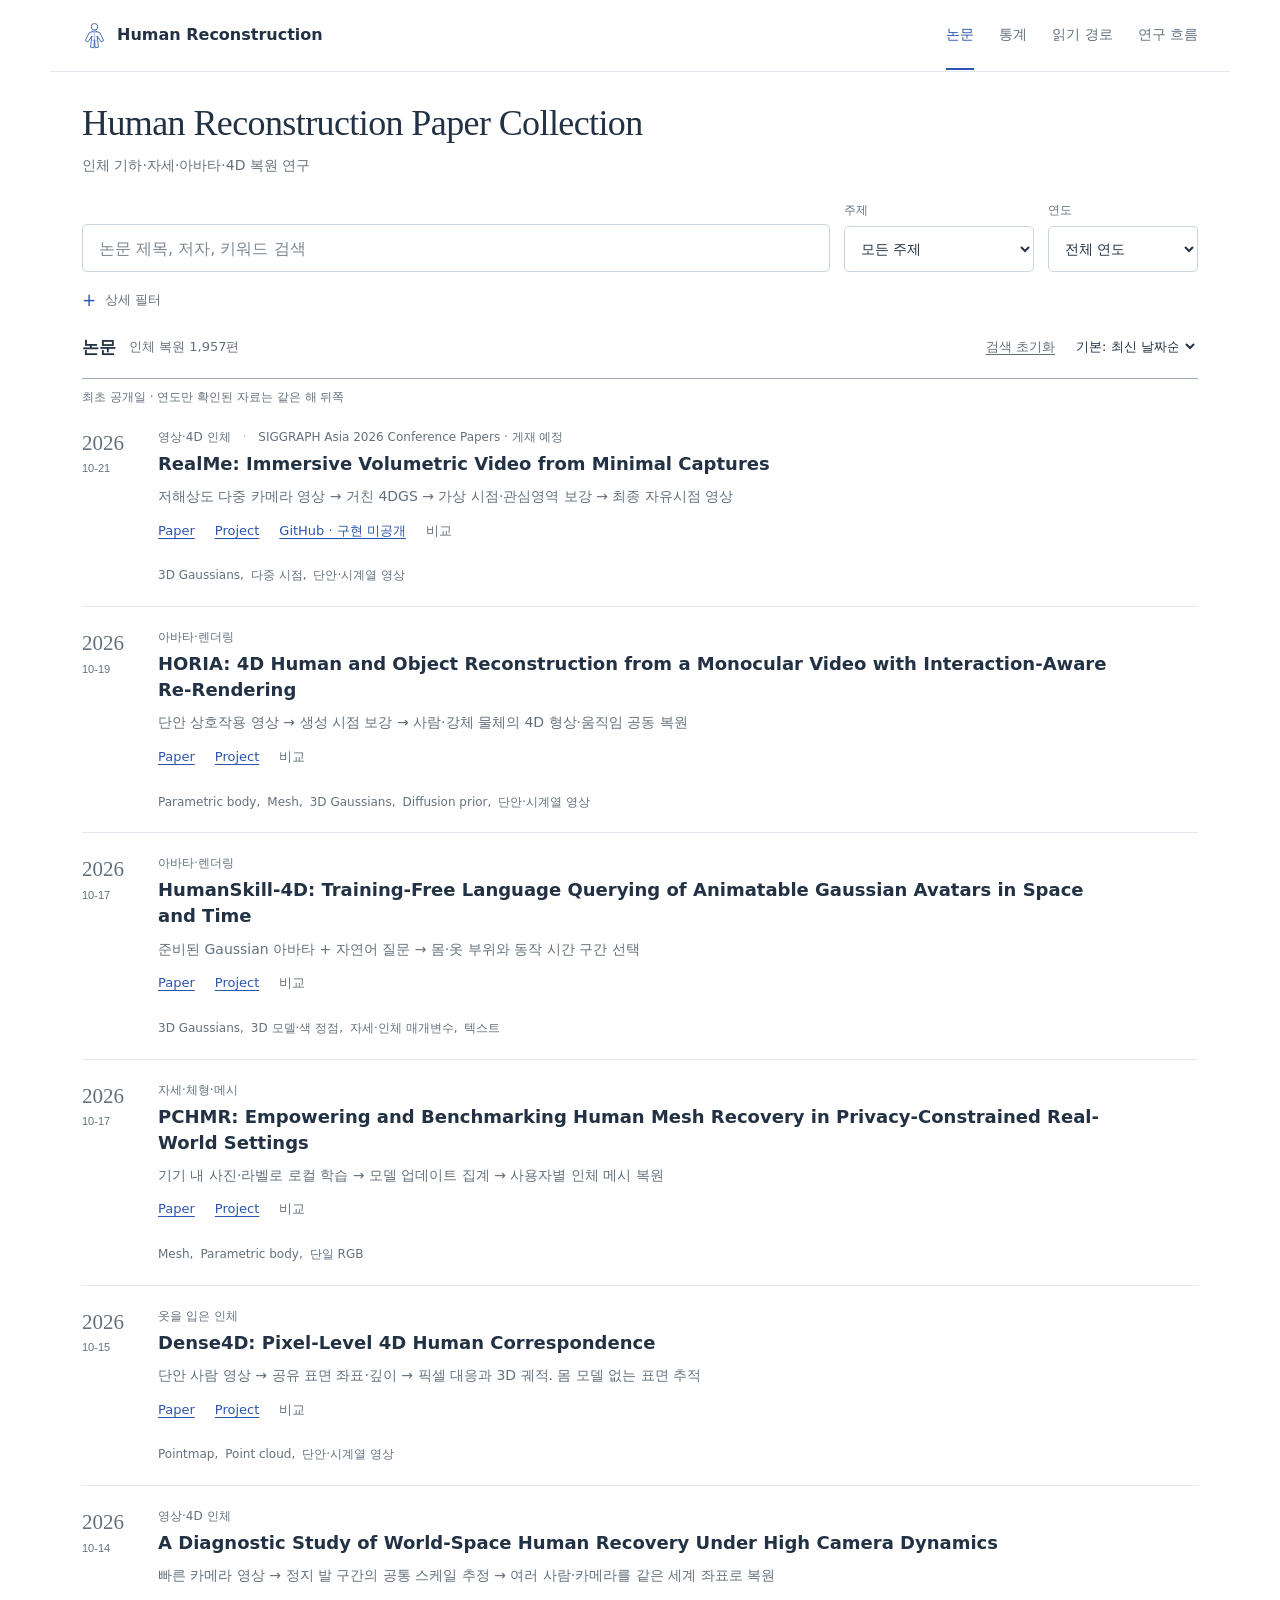
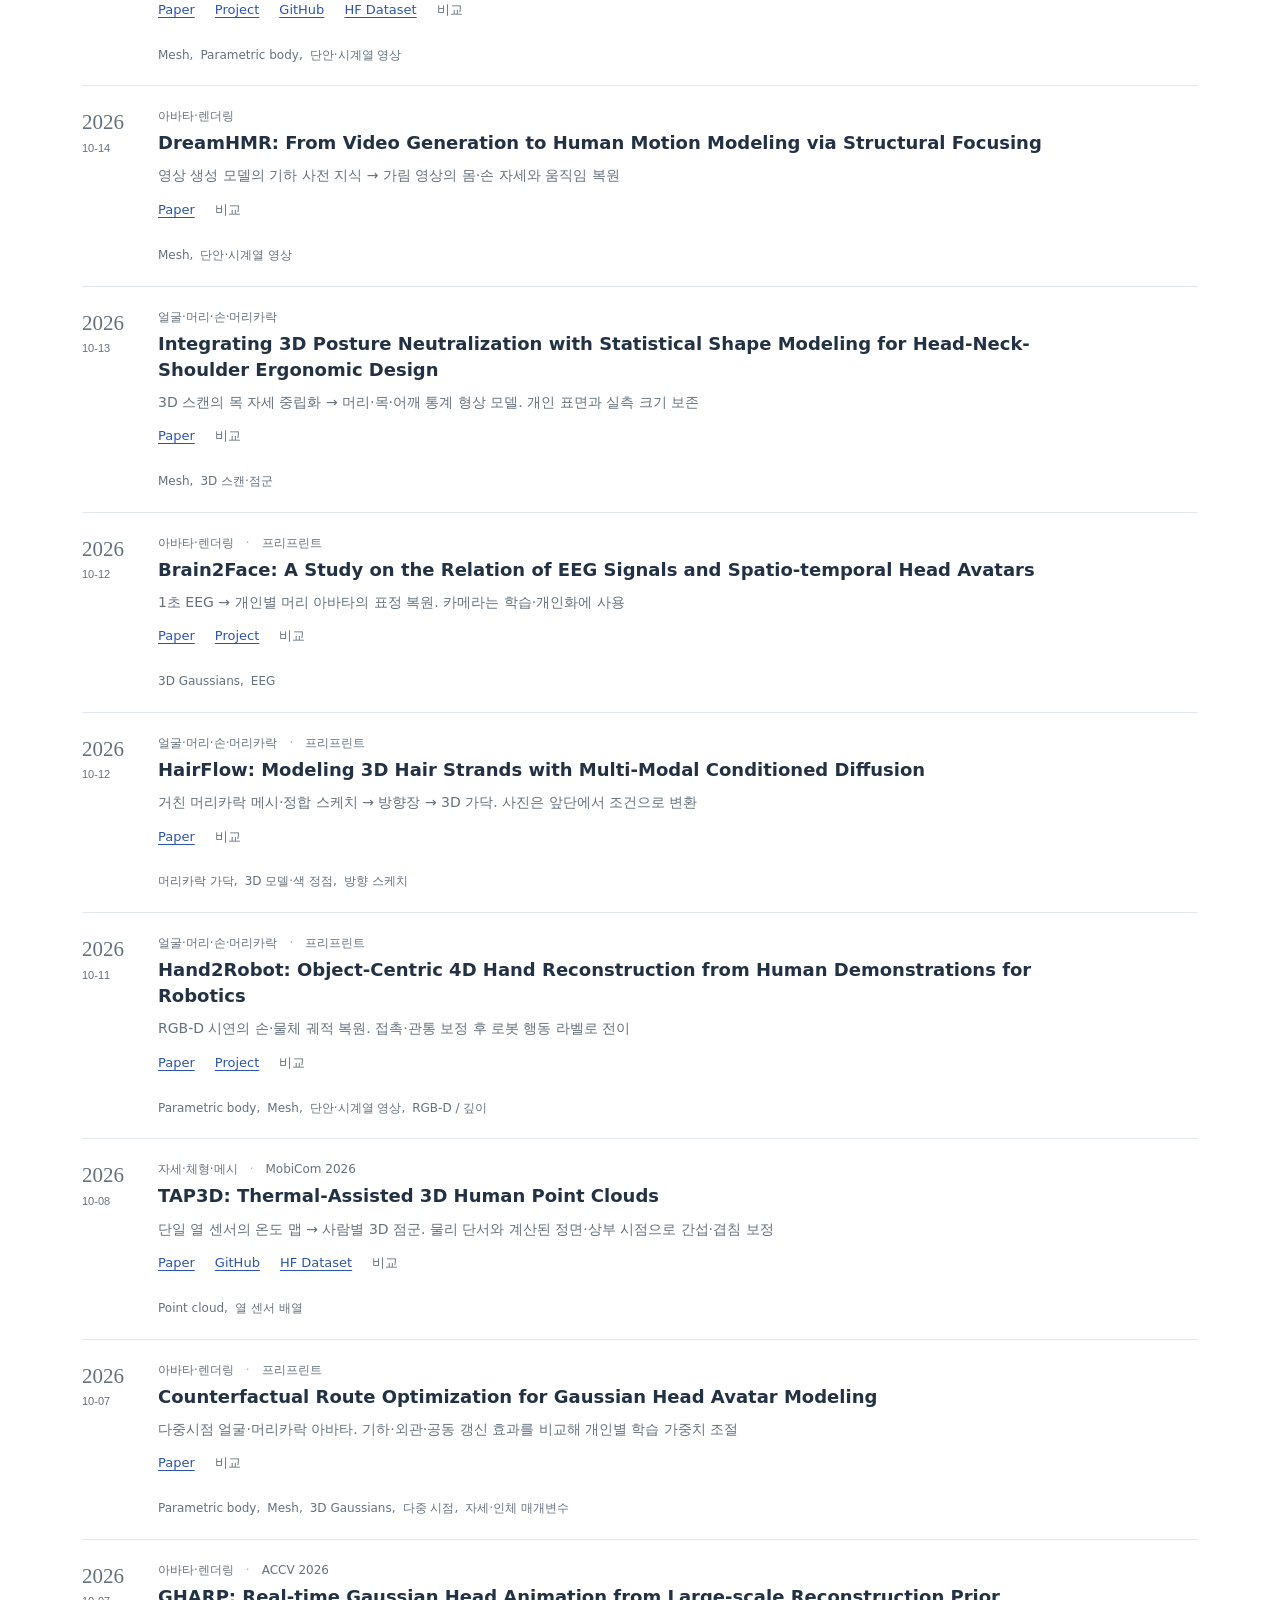
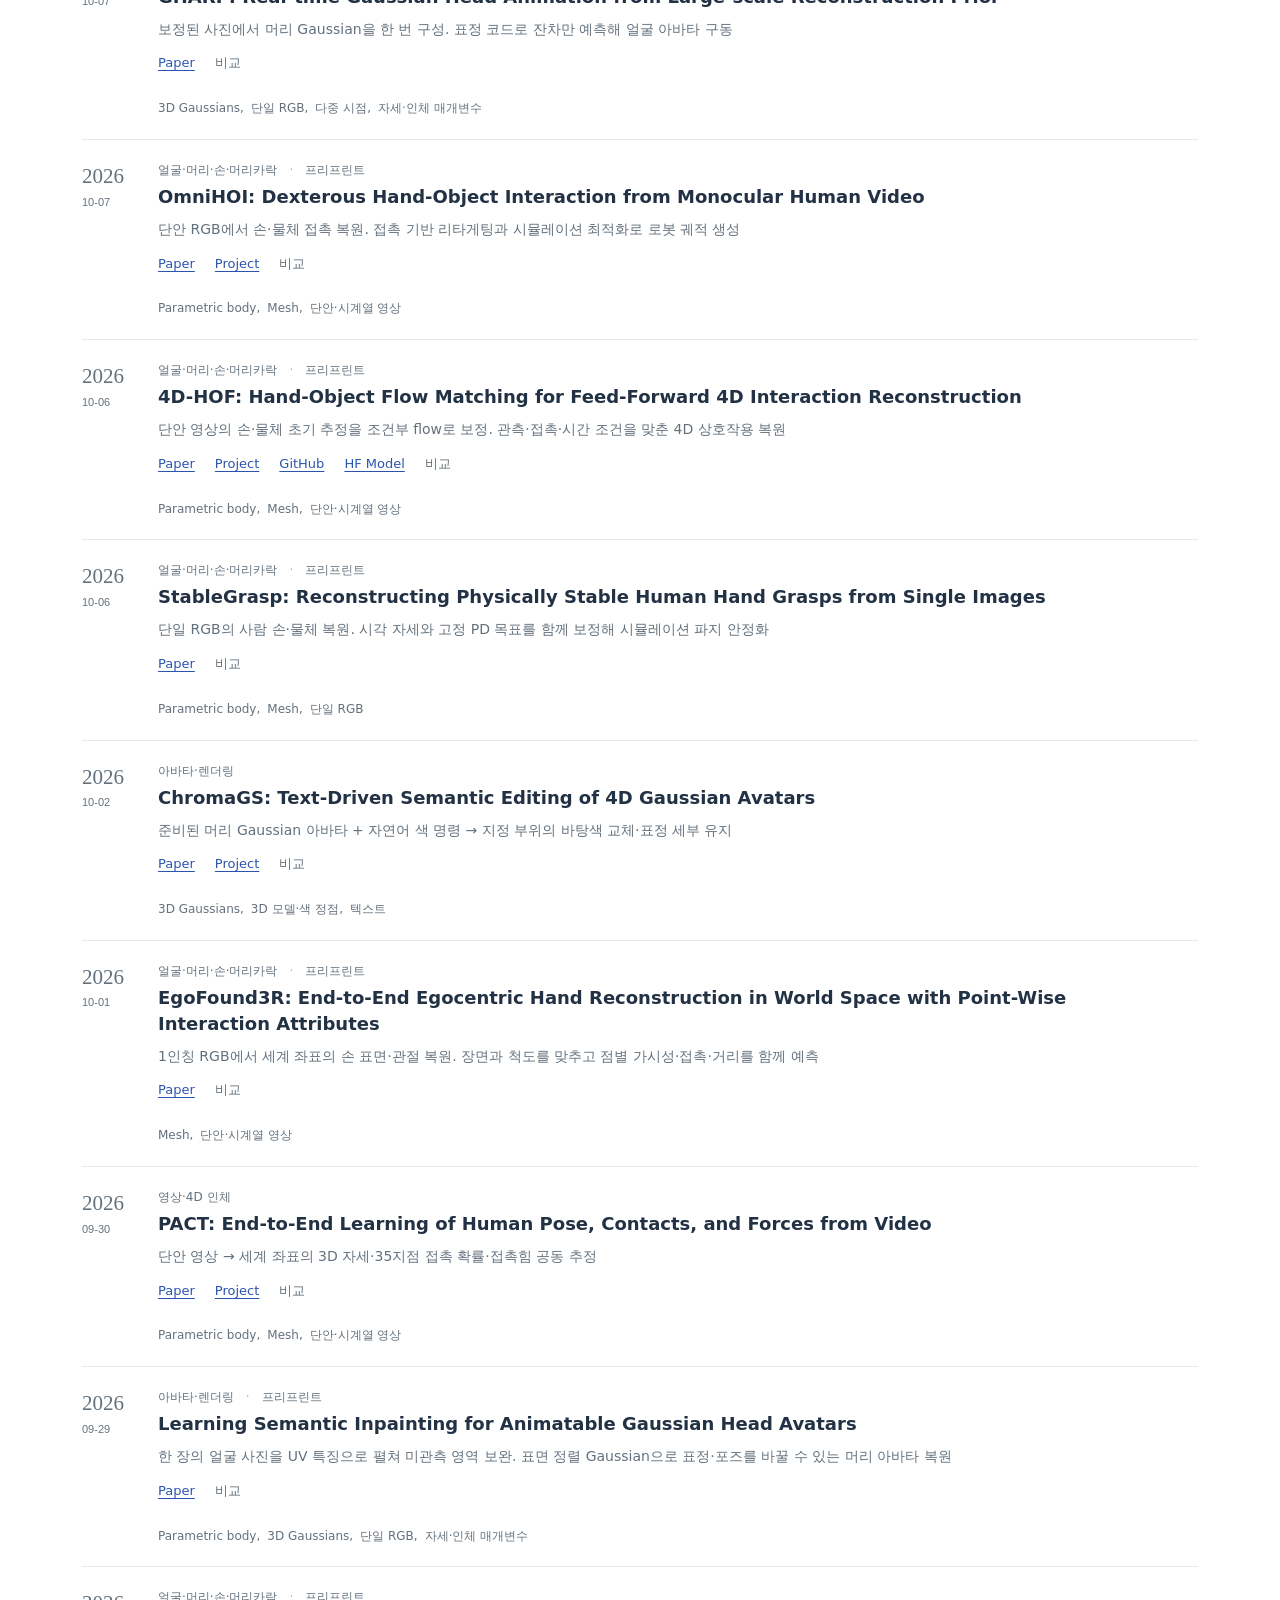
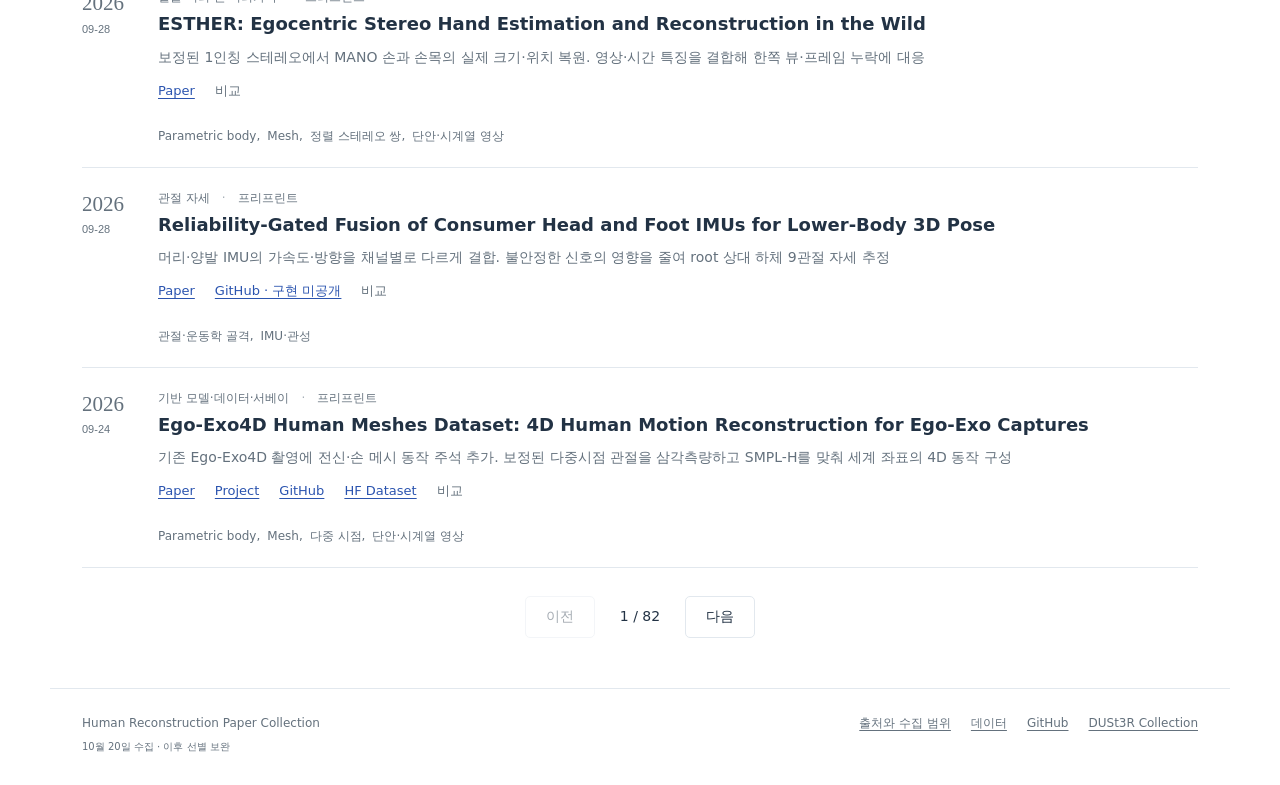
==== commit 2d9285dd: "Add AvatarDynamizer static-to-dynamic avatar guide" ====
--- a/index.html
+++ b/index.html
@@ -2,7 +2,7 @@
 <html lang="ko"><head><meta charset="utf-8"><meta name="viewport" content="width=device-width,initial-scale=1"><meta name="description" content="Human 3D reconstruction literature: searchable papers, evidence-aware taxonomy, corpus charts and research directions."><title>Human Reconstruction Paper Collection</title><link rel="icon" type="image/svg+xml" href="favicon.svg"><link rel="stylesheet" href="site.css?reader-copy1"><script src="catalog-model.js?realme-resource1" defer></script><script src="app.js?reader-ui3" defer></script><link rel="stylesheet" href="research-analysis.css"><script src="research-analysis.js?reader-ui3" defer></script><link rel="stylesheet" href="statistics-focus.css"><script src="statistics-focus.js?reader-ui3" defer></script></head>
 <body><a class="skip" href="#catalog">논문 목록으로</a><header class="header"><a class="brand" href="#catalog"><svg viewBox="0 0 38 42" aria-hidden="true"><circle cx="19" cy="7" r="5"/><path d="M11 16l8-3 8 3 6 12-4 2-6-9 2 17-5 1-1-13-1 13-5-1 2-17-6 9-4-2z"/><path class="gridline" d="M11 16l16 0M14 22h10M15 28h9M19 13v13"/></svg><span>Human Reconstruction</span></a><nav aria-label="주요 메뉴"><a href="#catalog">논문</a><a href="#trends">통계</a><a href="#reading">읽기 경로</a><a href="#history">연구 흐름</a><a href="#compare">비교 <span id="nav-compare-count"></span></a></nav></header><main><section class="hero" data-view="catalog"><h1>Human Reconstruction Paper Collection</h1><p>인체 기하·자세·아바타·4D 복원 연구</p></section><section id="catalog" class="catalog" aria-labelledby="catalog-title">
 <form id="filters" role="search"><div class="primary-filters"><div class="search-field"><label class="sr-only" for="query">논문 제목·저자·요약 검색</label><input id="query" type="search" placeholder="논문 제목, 저자, 키워드 검색" autocomplete="off"></div><div class="filter-field"><label for="category">주제</label><select id="category"><option value="">모든 주제</option></select></div><div class="filter-field"><label for="year">연도</label><select id="year"><option value="">전체 연도</option></select></div></div>
-<details id="advanced-filters"><summary>상세 필터 <span id="advanced-count"></span></summary><div class="advanced-grid"><div class="filter-field"><label for="region">복원 부위</label><select id="region" title="일부 문헌의 부위 분류 · 나머지 미확인 · 복수 부위는 각 부위에서 검색"><option value="">모든 부위 · 미확인 포함</option><option value="full_body">전신</option><option value="lower_body">하체</option><option value="head_face">얼굴·머리</option><option value="hand">손</option><option value="hair">머리카락</option></select></div><div class="filter-field"><label for="representation">표현</label><select id="representation"><option value="">모든 표현</option></select></div><div class="filter-field"><label for="input">입력 단서</label><select id="input"><option value="">모든 입력</option></select></div><div class="filter-field"><label for="output">출력 단서</label><select id="output"><option value="">모든 출력</option></select></div><div class="filter-field"><label for="task">과업</label><select id="task"><option value="">모든 과업</option></select></div><div class="filter-field"><label for="role">모델 역할</label><select id="role"><option value="">모든 역할</option></select></div><div class="filter-field"><label for="mode">최적화 방식</label><select id="mode"><option value="">모든 방식</option></select></div><div class="filter-field" hidden><label for="evidence">자료 범위</label><select id="evidence"><option value="">모든 근거</option><option value="primary">논문 원문</option><option value="source">추가 자료</option><option value="index">색인 전용 후보</option></select></div></div><div class="scope-fields"><div><label for="scope">탐색 범위</label><select id="scope"><option value="reference">인체 복원 논문 · 1,956편</option><option value="broad">검색 자료 전체 · 14,425건</option><option value="pilot" hidden>선택 문헌 · 13편</option><option value="next" hidden>선택 문헌 · 21편</option></select></div><div><label for="basis">날짜 기준</label><select id="basis"><option value="venue">학회·저널 발행일</option><option value="manuscript">최초 공개일</option><option value="index">검색 자료 기록일</option></select></div><p id="scope-note">전신·얼굴·머리·손·머리카락 복원 + 직접 지원 연구</p></div></details></form><p id="search-note" class="search-note" aria-live="polite"></p>
+<details id="advanced-filters"><summary>상세 필터 <span id="advanced-count"></span></summary><div class="advanced-grid"><div class="filter-field"><label for="region">복원 부위</label><select id="region" title="일부 문헌의 부위 분류 · 나머지 미확인 · 복수 부위는 각 부위에서 검색"><option value="">모든 부위 · 미확인 포함</option><option value="full_body">전신</option><option value="lower_body">하체</option><option value="head_face">얼굴·머리</option><option value="hand">손</option><option value="hair">머리카락</option></select></div><div class="filter-field"><label for="representation">표현</label><select id="representation"><option value="">모든 표현</option></select></div><div class="filter-field"><label for="input">입력 단서</label><select id="input"><option value="">모든 입력</option></select></div><div class="filter-field"><label for="output">출력 단서</label><select id="output"><option value="">모든 출력</option></select></div><div class="filter-field"><label for="task">과업</label><select id="task"><option value="">모든 과업</option></select></div><div class="filter-field"><label for="role">모델 역할</label><select id="role"><option value="">모든 역할</option></select></div><div class="filter-field"><label for="mode">최적화 방식</label><select id="mode"><option value="">모든 방식</option></select></div><div class="filter-field" hidden><label for="evidence">자료 범위</label><select id="evidence"><option value="">모든 근거</option><option value="primary">논문 원문</option><option value="source">추가 자료</option><option value="index">색인 전용 후보</option></select></div></div><div class="scope-fields"><div><label for="scope">탐색 범위</label><select id="scope"><option value="reference">인체 복원 논문 · 1,957편</option><option value="broad">검색 자료 전체 · 14,425건</option><option value="pilot" hidden>선택 문헌 · 13편</option><option value="next" hidden>선택 문헌 · 21편</option></select></div><div><label for="basis">날짜 기준</label><select id="basis"><option value="venue">학회·저널 발행일</option><option value="manuscript">최초 공개일</option><option value="index">검색 자료 기록일</option></select></div><p id="scope-note">전신·얼굴·머리·손·머리카락 복원 + 직접 지원 연구</p></div></details></form><p id="search-note" class="search-note" aria-live="polite"></p>
 <div class="results-bar"><div class="results-title"><h2 id="catalog-title" tabindex="-1">논문</h2><p id="result-count" role="status" aria-live="polite" aria-atomic="true">불러오는 중…</p></div><div class="result-tools"><button form="filters" type="reset" class="reset">검색 초기화</button><label class="sr-only" for="sort">정렬</label><select id="sort"><option value="auto">기본: 최신 날짜순</option><option value="new">최신 날짜순</option><option value="old">오래된 날짜순</option><option value="title">제목순</option></select></div></div>
 <p id="date-sort-note" class="search-note"></p><div id="error-state" class="empty" hidden><h3>데이터 로딩 실패</h3><p>연결 확인 · 새로고침</p><button onclick="location.reload()">새로고침</button></div><div id="paper-list" class="paper-list"></div><div id="empty-state" class="empty" hidden><h3>검색 결과 없음</h3><p>검색어·필터 조정</p><button id="empty-reset">필터 초기화</button></div><nav class="pagination" aria-label="논문 페이지"><button id="previous">이전</button><span id="page-label"></span><button id="next">다음</button></nav></section><section hidden id="trends" class="dashboard statistics-focus" aria-labelledby="statistics-focus-title"><div class="section-head"><h2 id="statistics-focus-title">통계로 살펴보기</h2><a class="quiet-link" href="#catalog">논문으로 돌아가기</a></div><div class="focus-toolbar"><label for="statistics-chart">차트<select id="statistics-chart"><option value="annual">연도별 논문 수</option><option value="category">주제별 분포</option><option value="representation">표현 × 연도</option><option value="sample">초록 표본의 변화</option></select></label><label id="focus-year-label" for="statistics-year" hidden>연도<select id="statistics-year"></select></label><label id="focus-field-label" for="statistics-field" hidden>분류<select id="statistics-field"><option value="primary_representation">주표현</option><option value="primary_task">과제</option></select></label><button id="statistics-inspect" type="button">수치·근거·방법</button></div><p id="statistics-context" aria-live="polite"></p><div id="statistics-stage" aria-live="polite"></div><p id="statistics-insight"></p><div id="statistics-sources" hidden><div id="catalog-statistics"><div class="section-head"><div><h2 id="trend-title">통계로 살펴보기</h2><p>선택 집합의 레코드 집계</p></div><a href="#catalog" class="quiet-link">논문으로 돌아가기</a></div>
 
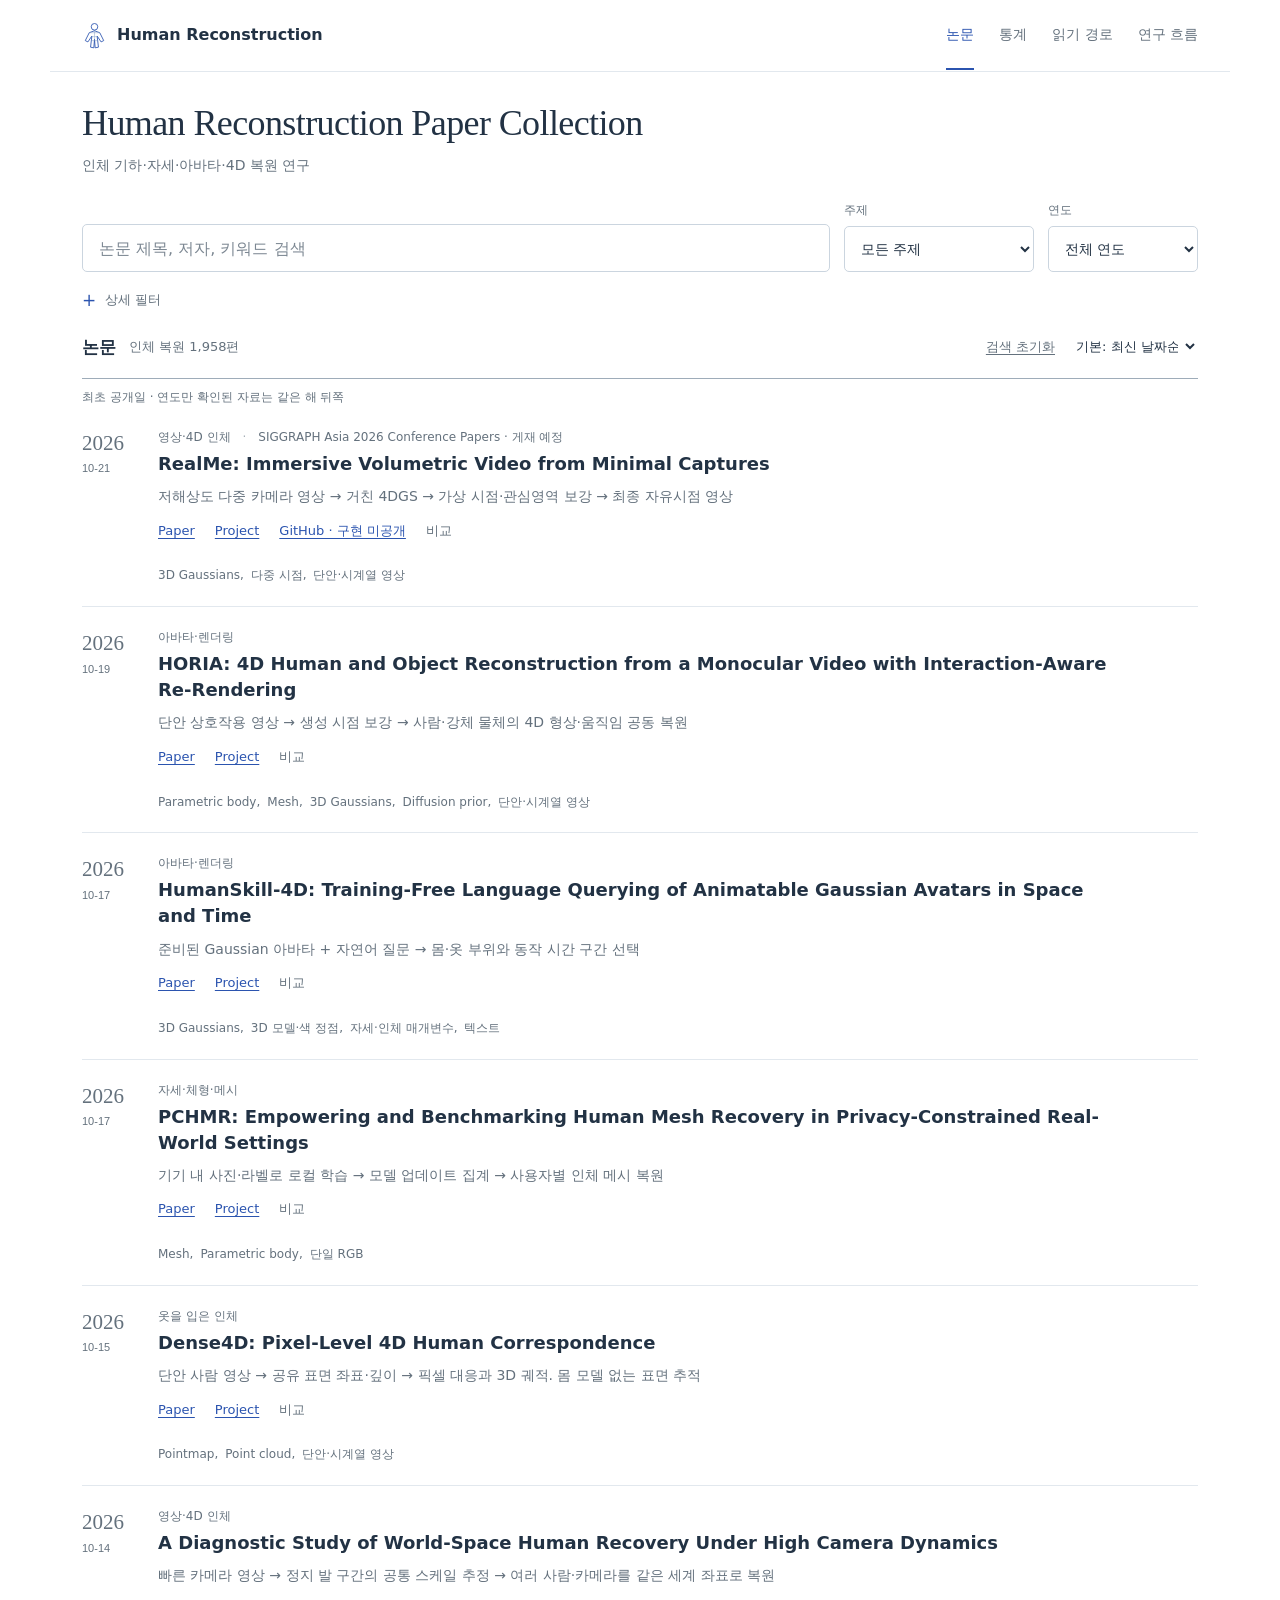
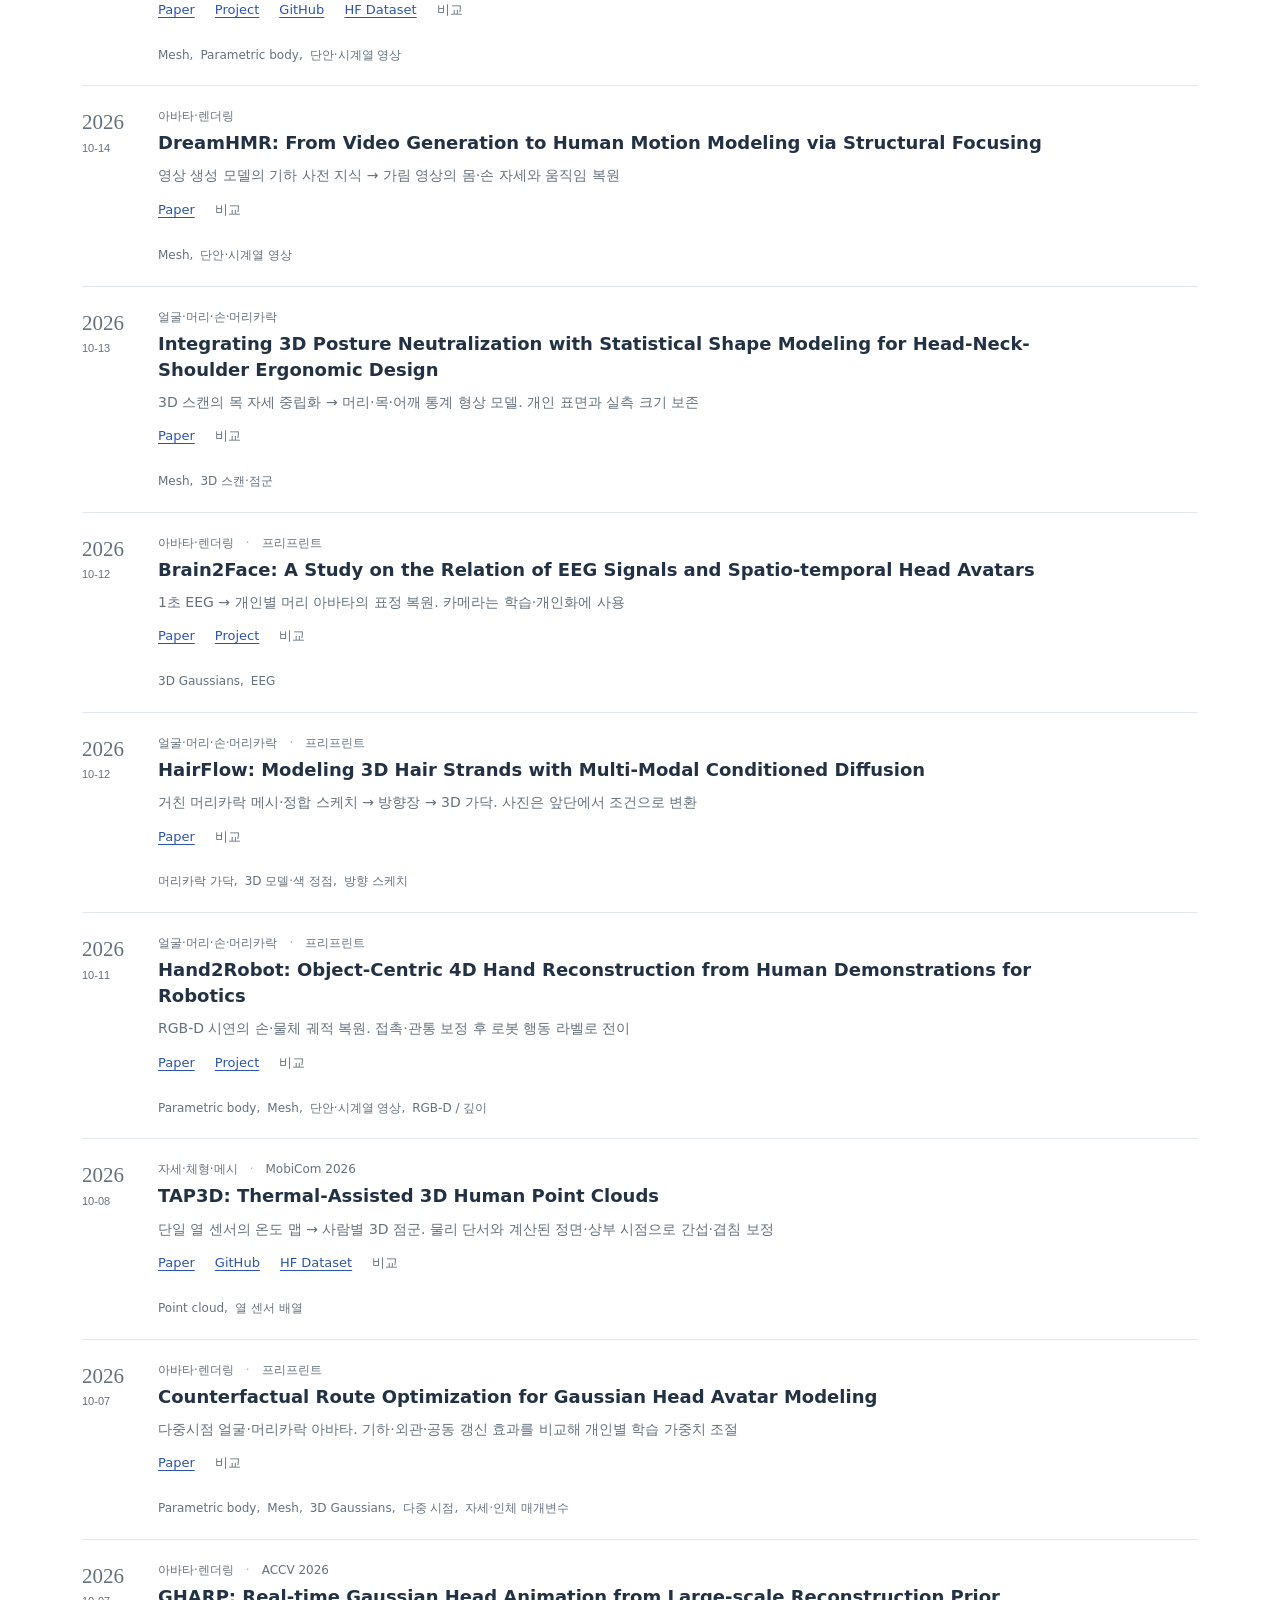
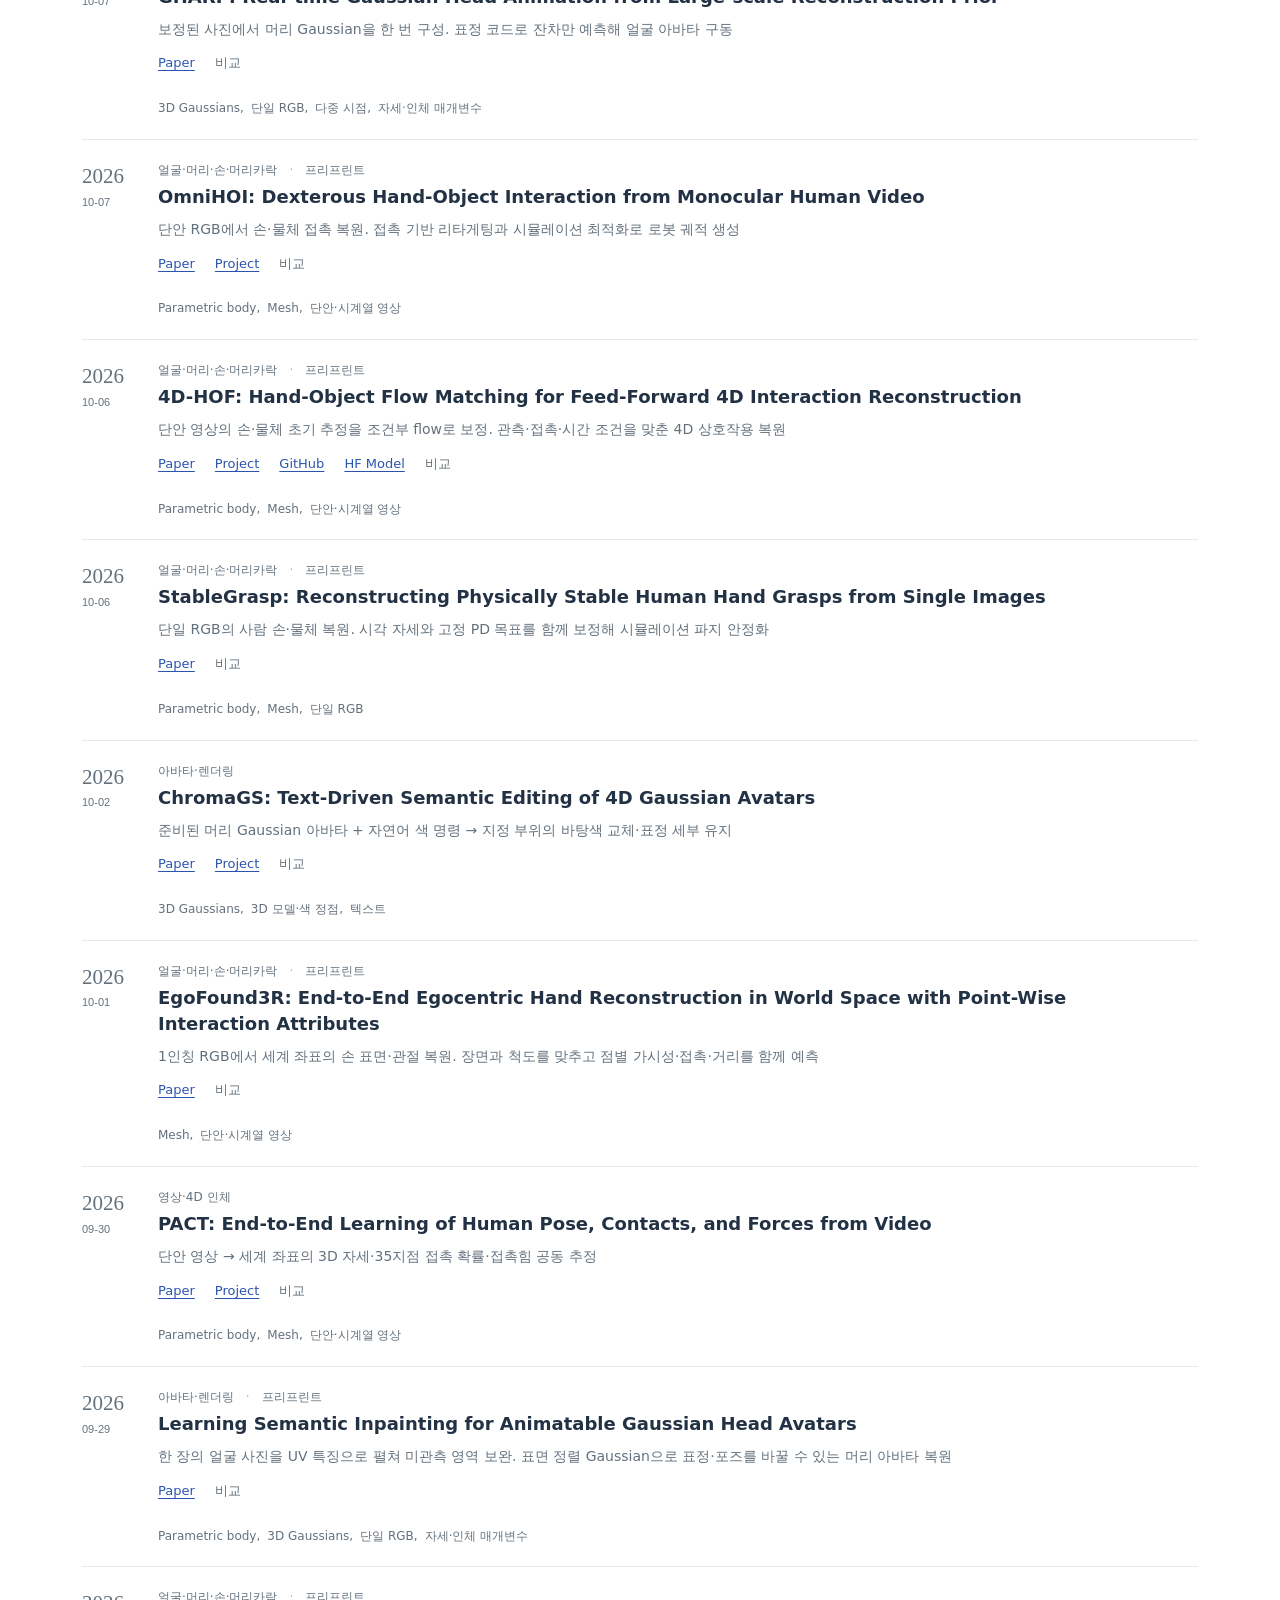
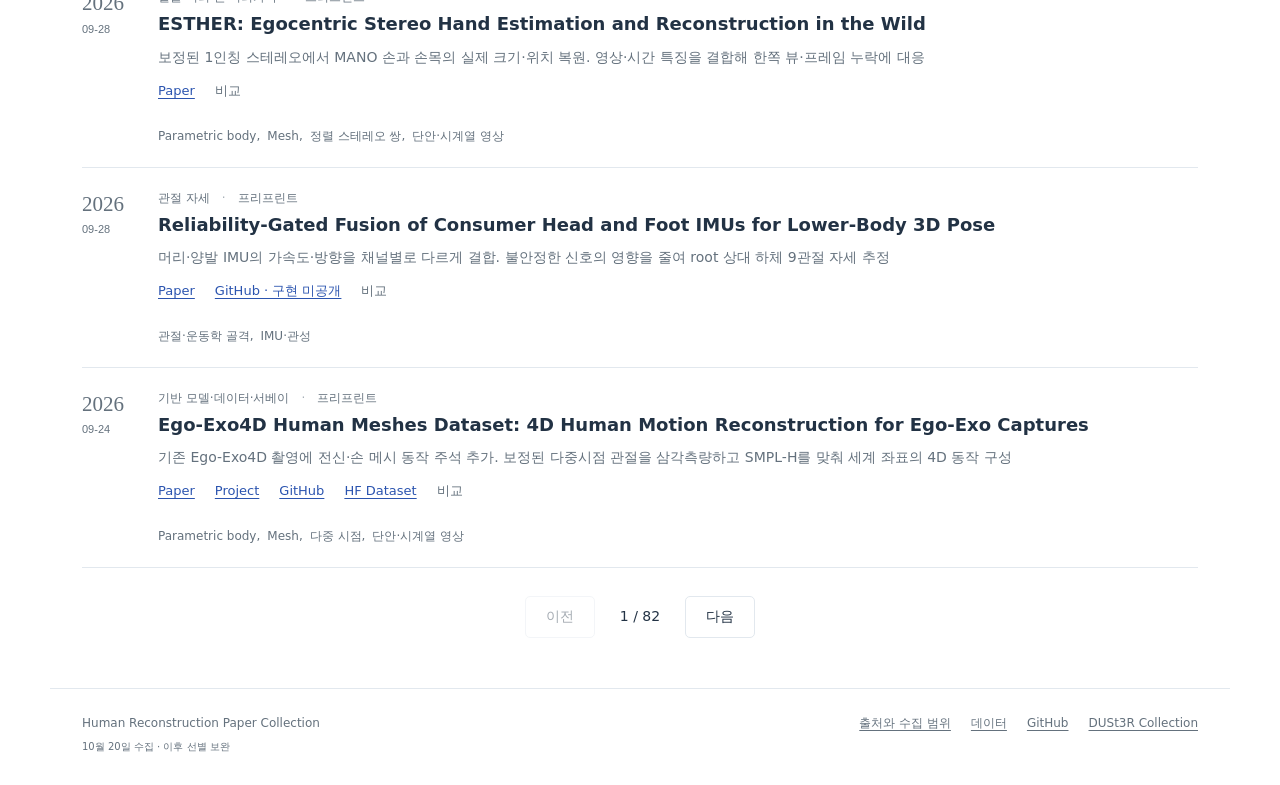
==== commit d93506ce: "Add single-image strand hairstyle reconstruction guide" ====
--- a/index.html
+++ b/index.html
@@ -2,7 +2,7 @@
 <html lang="ko"><head><meta charset="utf-8"><meta name="viewport" content="width=device-width,initial-scale=1"><meta name="description" content="Human 3D reconstruction literature: searchable papers, evidence-aware taxonomy, corpus charts and research directions."><title>Human Reconstruction Paper Collection</title><link rel="icon" type="image/svg+xml" href="favicon.svg"><link rel="stylesheet" href="site.css?reader-copy1"><script src="catalog-model.js?realme-resource1" defer></script><script src="app.js?reader-ui3" defer></script><link rel="stylesheet" href="research-analysis.css"><script src="research-analysis.js?reader-ui3" defer></script><link rel="stylesheet" href="statistics-focus.css"><script src="statistics-focus.js?reader-ui3" defer></script></head>
 <body><a class="skip" href="#catalog">논문 목록으로</a><header class="header"><a class="brand" href="#catalog"><svg viewBox="0 0 38 42" aria-hidden="true"><circle cx="19" cy="7" r="5"/><path d="M11 16l8-3 8 3 6 12-4 2-6-9 2 17-5 1-1-13-1 13-5-1 2-17-6 9-4-2z"/><path class="gridline" d="M11 16l16 0M14 22h10M15 28h9M19 13v13"/></svg><span>Human Reconstruction</span></a><nav aria-label="주요 메뉴"><a href="#catalog">논문</a><a href="#trends">통계</a><a href="#reading">읽기 경로</a><a href="#history">연구 흐름</a><a href="#compare">비교 <span id="nav-compare-count"></span></a></nav></header><main><section class="hero" data-view="catalog"><h1>Human Reconstruction Paper Collection</h1><p>인체 기하·자세·아바타·4D 복원 연구</p></section><section id="catalog" class="catalog" aria-labelledby="catalog-title">
 <form id="filters" role="search"><div class="primary-filters"><div class="search-field"><label class="sr-only" for="query">논문 제목·저자·요약 검색</label><input id="query" type="search" placeholder="논문 제목, 저자, 키워드 검색" autocomplete="off"></div><div class="filter-field"><label for="category">주제</label><select id="category"><option value="">모든 주제</option></select></div><div class="filter-field"><label for="year">연도</label><select id="year"><option value="">전체 연도</option></select></div></div>
-<details id="advanced-filters"><summary>상세 필터 <span id="advanced-count"></span></summary><div class="advanced-grid"><div class="filter-field"><label for="region">복원 부위</label><select id="region" title="일부 문헌의 부위 분류 · 나머지 미확인 · 복수 부위는 각 부위에서 검색"><option value="">모든 부위 · 미확인 포함</option><option value="full_body">전신</option><option value="lower_body">하체</option><option value="head_face">얼굴·머리</option><option value="hand">손</option><option value="hair">머리카락</option></select></div><div class="filter-field"><label for="representation">표현</label><select id="representation"><option value="">모든 표현</option></select></div><div class="filter-field"><label for="input">입력 단서</label><select id="input"><option value="">모든 입력</option></select></div><div class="filter-field"><label for="output">출력 단서</label><select id="output"><option value="">모든 출력</option></select></div><div class="filter-field"><label for="task">과업</label><select id="task"><option value="">모든 과업</option></select></div><div class="filter-field"><label for="role">모델 역할</label><select id="role"><option value="">모든 역할</option></select></div><div class="filter-field"><label for="mode">최적화 방식</label><select id="mode"><option value="">모든 방식</option></select></div><div class="filter-field" hidden><label for="evidence">자료 범위</label><select id="evidence"><option value="">모든 근거</option><option value="primary">논문 원문</option><option value="source">추가 자료</option><option value="index">색인 전용 후보</option></select></div></div><div class="scope-fields"><div><label for="scope">탐색 범위</label><select id="scope"><option value="reference">인체 복원 논문 · 1,957편</option><option value="broad">검색 자료 전체 · 14,425건</option><option value="pilot" hidden>선택 문헌 · 13편</option><option value="next" hidden>선택 문헌 · 21편</option></select></div><div><label for="basis">날짜 기준</label><select id="basis"><option value="venue">학회·저널 발행일</option><option value="manuscript">최초 공개일</option><option value="index">검색 자료 기록일</option></select></div><p id="scope-note">전신·얼굴·머리·손·머리카락 복원 + 직접 지원 연구</p></div></details></form><p id="search-note" class="search-note" aria-live="polite"></p>
+<details id="advanced-filters"><summary>상세 필터 <span id="advanced-count"></span></summary><div class="advanced-grid"><div class="filter-field"><label for="region">복원 부위</label><select id="region" title="일부 문헌의 부위 분류 · 나머지 미확인 · 복수 부위는 각 부위에서 검색"><option value="">모든 부위 · 미확인 포함</option><option value="full_body">전신</option><option value="lower_body">하체</option><option value="head_face">얼굴·머리</option><option value="hand">손</option><option value="hair">머리카락</option></select></div><div class="filter-field"><label for="representation">표현</label><select id="representation"><option value="">모든 표현</option></select></div><div class="filter-field"><label for="input">입력 단서</label><select id="input"><option value="">모든 입력</option></select></div><div class="filter-field"><label for="output">출력 단서</label><select id="output"><option value="">모든 출력</option></select></div><div class="filter-field"><label for="task">과업</label><select id="task"><option value="">모든 과업</option></select></div><div class="filter-field"><label for="role">모델 역할</label><select id="role"><option value="">모든 역할</option></select></div><div class="filter-field"><label for="mode">최적화 방식</label><select id="mode"><option value="">모든 방식</option></select></div><div class="filter-field" hidden><label for="evidence">자료 범위</label><select id="evidence"><option value="">모든 근거</option><option value="primary">논문 원문</option><option value="source">추가 자료</option><option value="index">색인 전용 후보</option></select></div></div><div class="scope-fields"><div><label for="scope">탐색 범위</label><select id="scope"><option value="reference">인체 복원 논문 · 1,958편</option><option value="broad">검색 자료 전체 · 14,425건</option><option value="pilot" hidden>선택 문헌 · 13편</option><option value="next" hidden>선택 문헌 · 21편</option></select></div><div><label for="basis">날짜 기준</label><select id="basis"><option value="venue">학회·저널 발행일</option><option value="manuscript">최초 공개일</option><option value="index">검색 자료 기록일</option></select></div><p id="scope-note">전신·얼굴·머리·손·머리카락 복원 + 직접 지원 연구</p></div></details></form><p id="search-note" class="search-note" aria-live="polite"></p>
 <div class="results-bar"><div class="results-title"><h2 id="catalog-title" tabindex="-1">논문</h2><p id="result-count" role="status" aria-live="polite" aria-atomic="true">불러오는 중…</p></div><div class="result-tools"><button form="filters" type="reset" class="reset">검색 초기화</button><label class="sr-only" for="sort">정렬</label><select id="sort"><option value="auto">기본: 최신 날짜순</option><option value="new">최신 날짜순</option><option value="old">오래된 날짜순</option><option value="title">제목순</option></select></div></div>
 <p id="date-sort-note" class="search-note"></p><div id="error-state" class="empty" hidden><h3>데이터 로딩 실패</h3><p>연결 확인 · 새로고침</p><button onclick="location.reload()">새로고침</button></div><div id="paper-list" class="paper-list"></div><div id="empty-state" class="empty" hidden><h3>검색 결과 없음</h3><p>검색어·필터 조정</p><button id="empty-reset">필터 초기화</button></div><nav class="pagination" aria-label="논문 페이지"><button id="previous">이전</button><span id="page-label"></span><button id="next">다음</button></nav></section><section hidden id="trends" class="dashboard statistics-focus" aria-labelledby="statistics-focus-title"><div class="section-head"><h2 id="statistics-focus-title">통계로 살펴보기</h2><a class="quiet-link" href="#catalog">논문으로 돌아가기</a></div><div class="focus-toolbar"><label for="statistics-chart">차트<select id="statistics-chart"><option value="annual">연도별 논문 수</option><option value="category">주제별 분포</option><option value="representation">표현 × 연도</option><option value="sample">초록 표본의 변화</option></select></label><label id="focus-year-label" for="statistics-year" hidden>연도<select id="statistics-year"></select></label><label id="focus-field-label" for="statistics-field" hidden>분류<select id="statistics-field"><option value="primary_representation">주표현</option><option value="primary_task">과제</option></select></label><button id="statistics-inspect" type="button">수치·근거·방법</button></div><p id="statistics-context" aria-live="polite"></p><div id="statistics-stage" aria-live="polite"></div><p id="statistics-insight"></p><div id="statistics-sources" hidden><div id="catalog-statistics"><div class="section-head"><div><h2 id="trend-title">통계로 살펴보기</h2><p>선택 집합의 레코드 집계</p></div><a href="#catalog" class="quiet-link">논문으로 돌아가기</a></div>
 
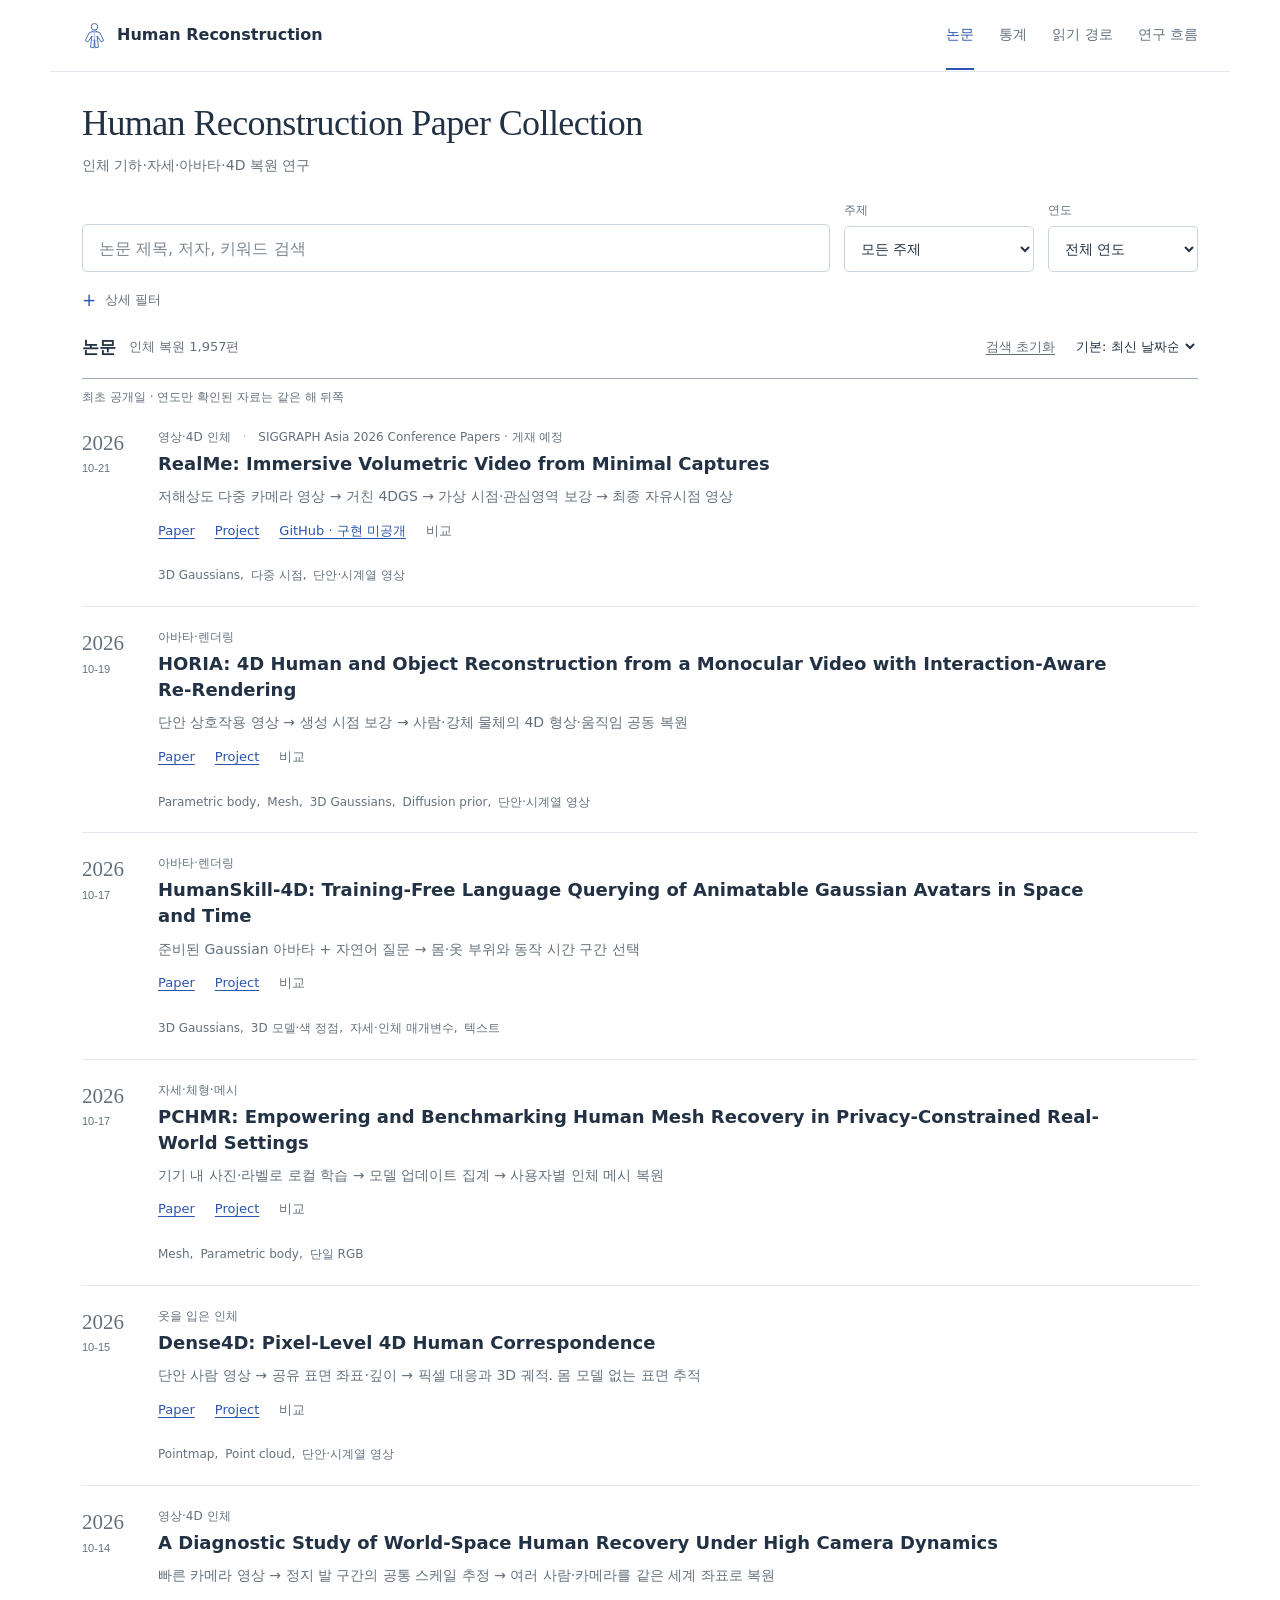
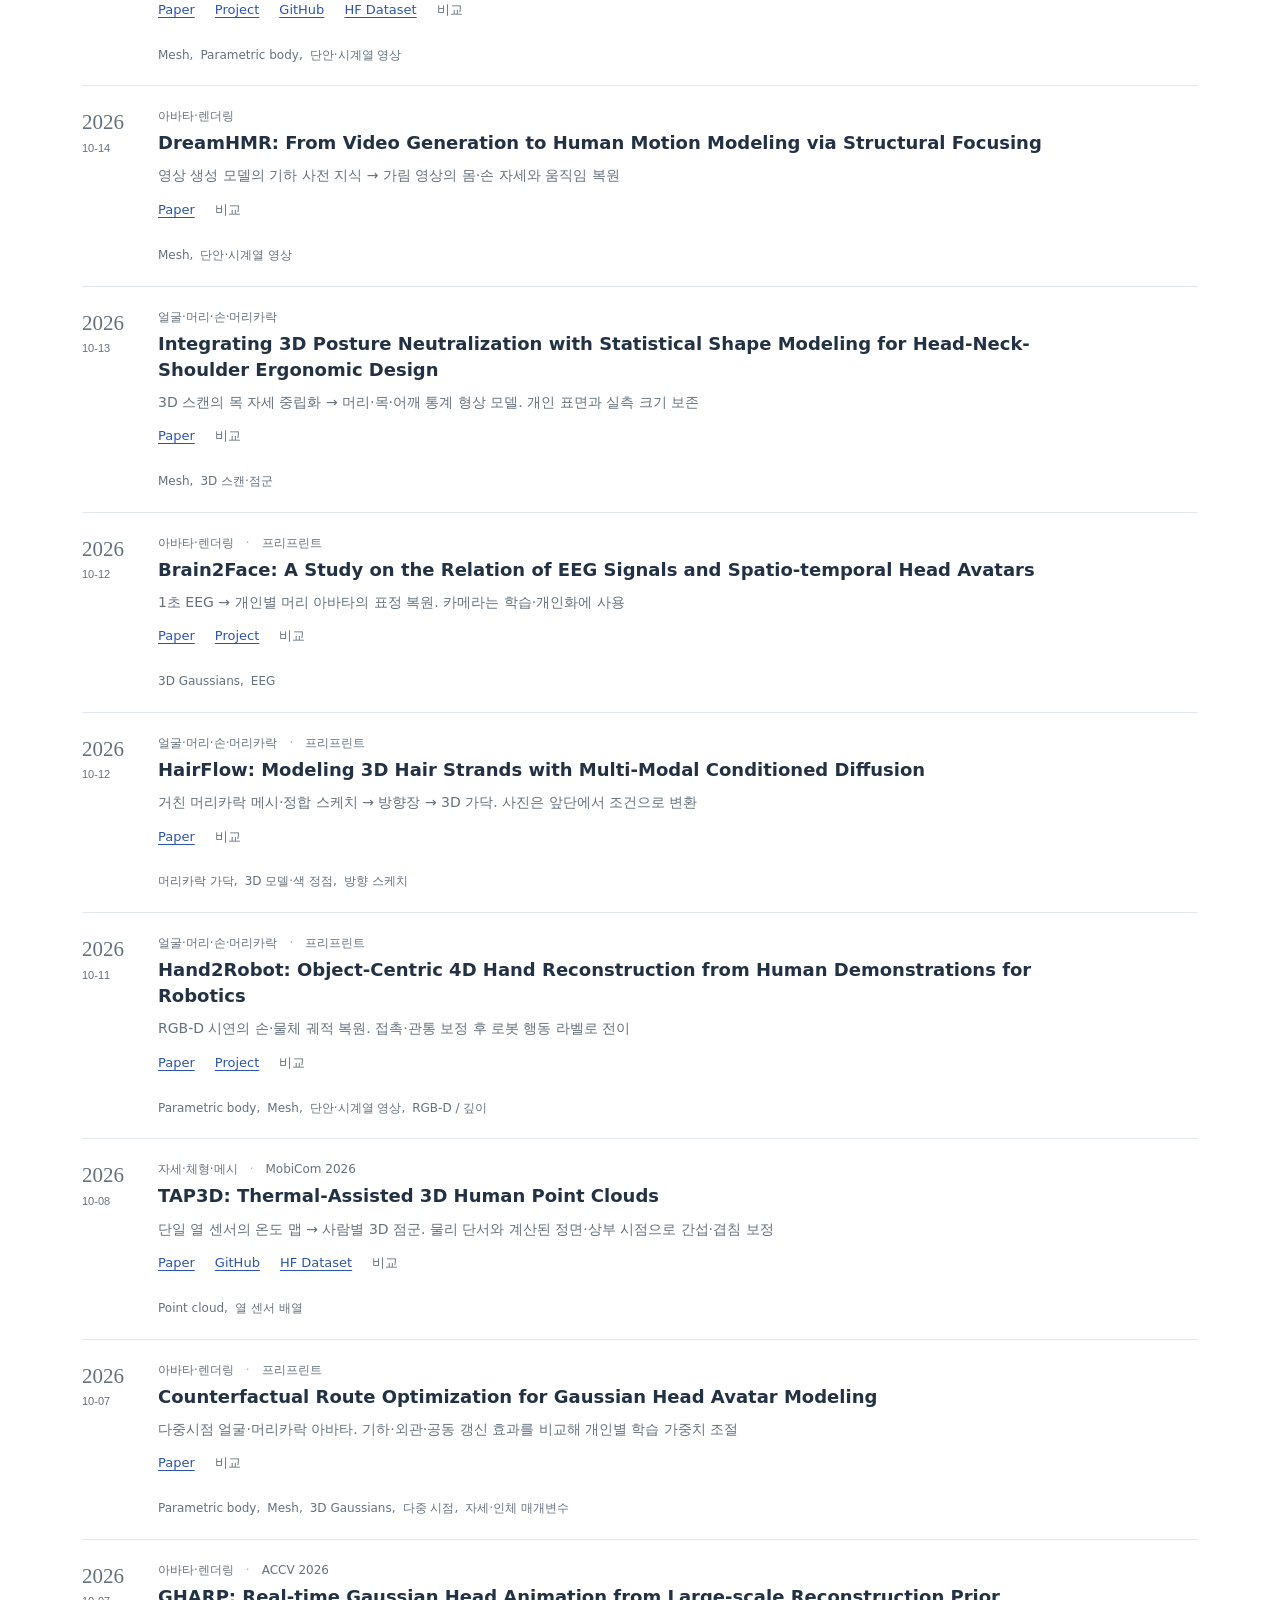
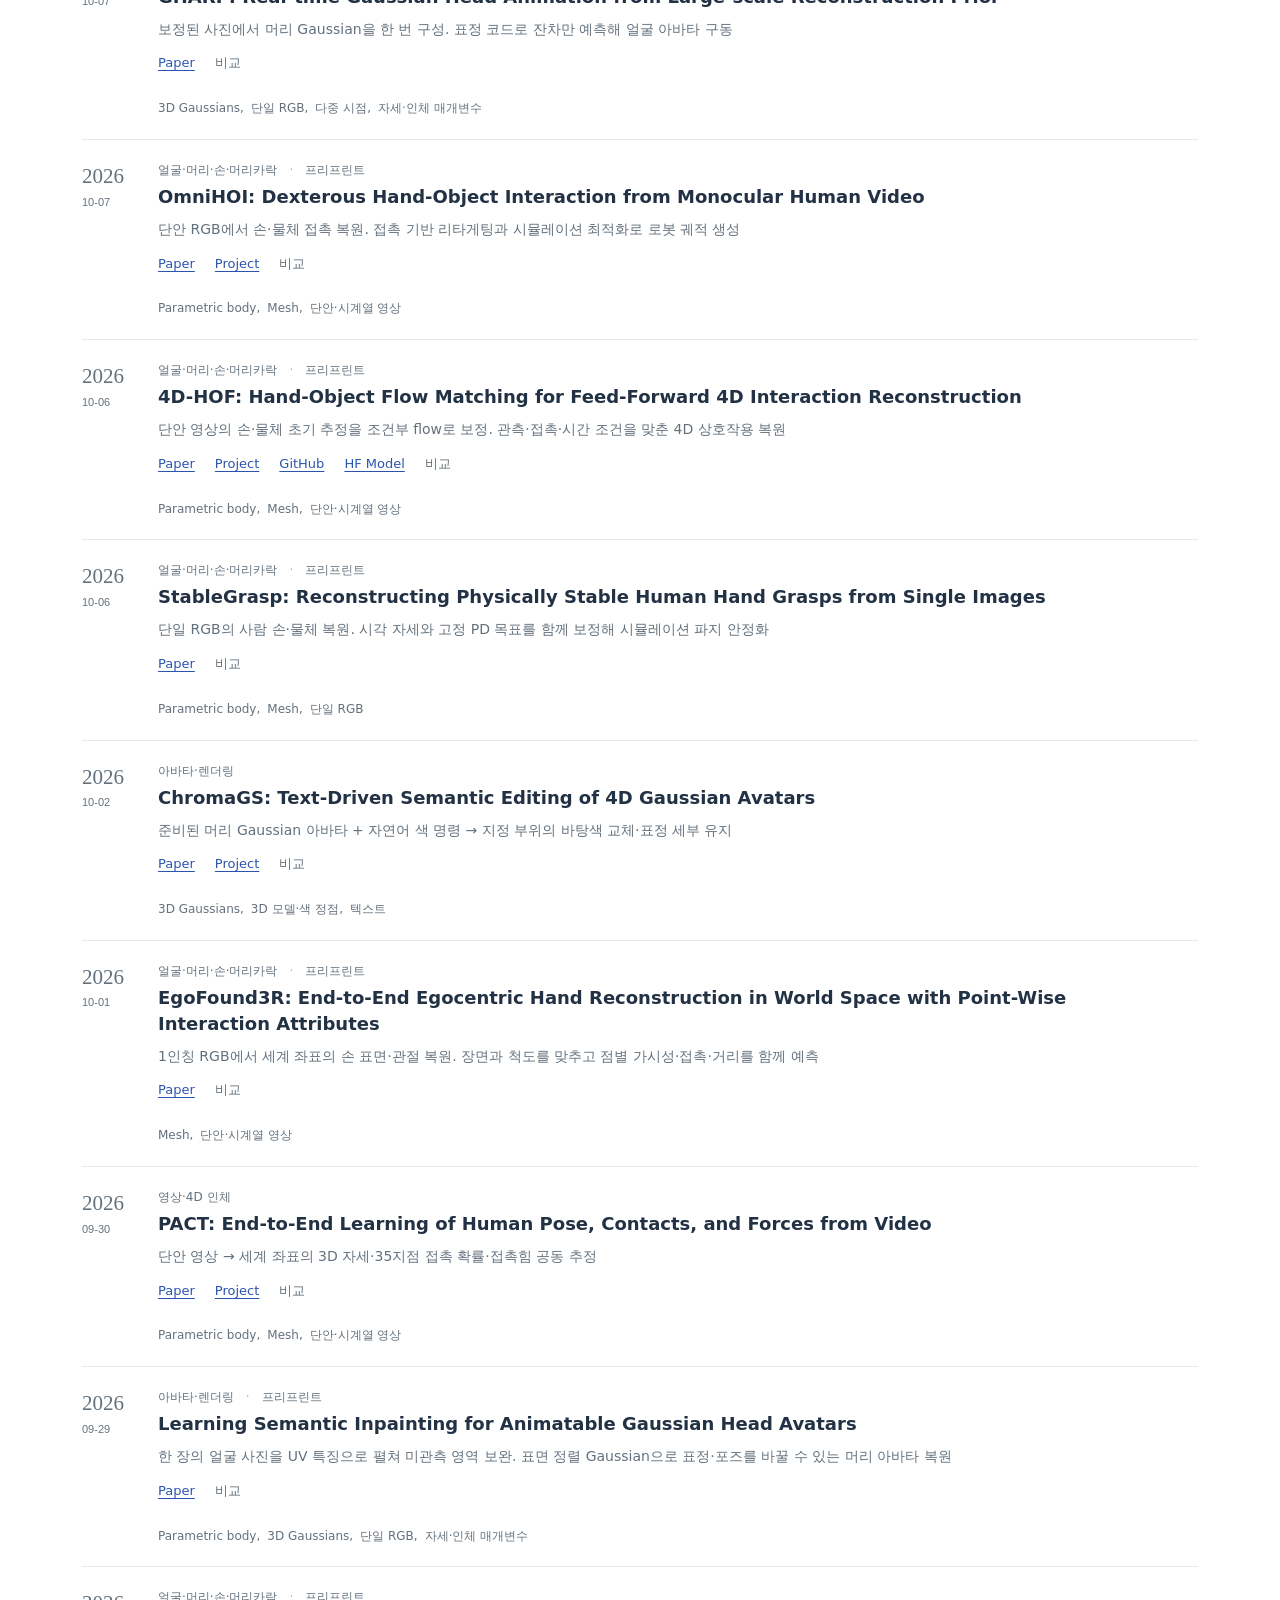
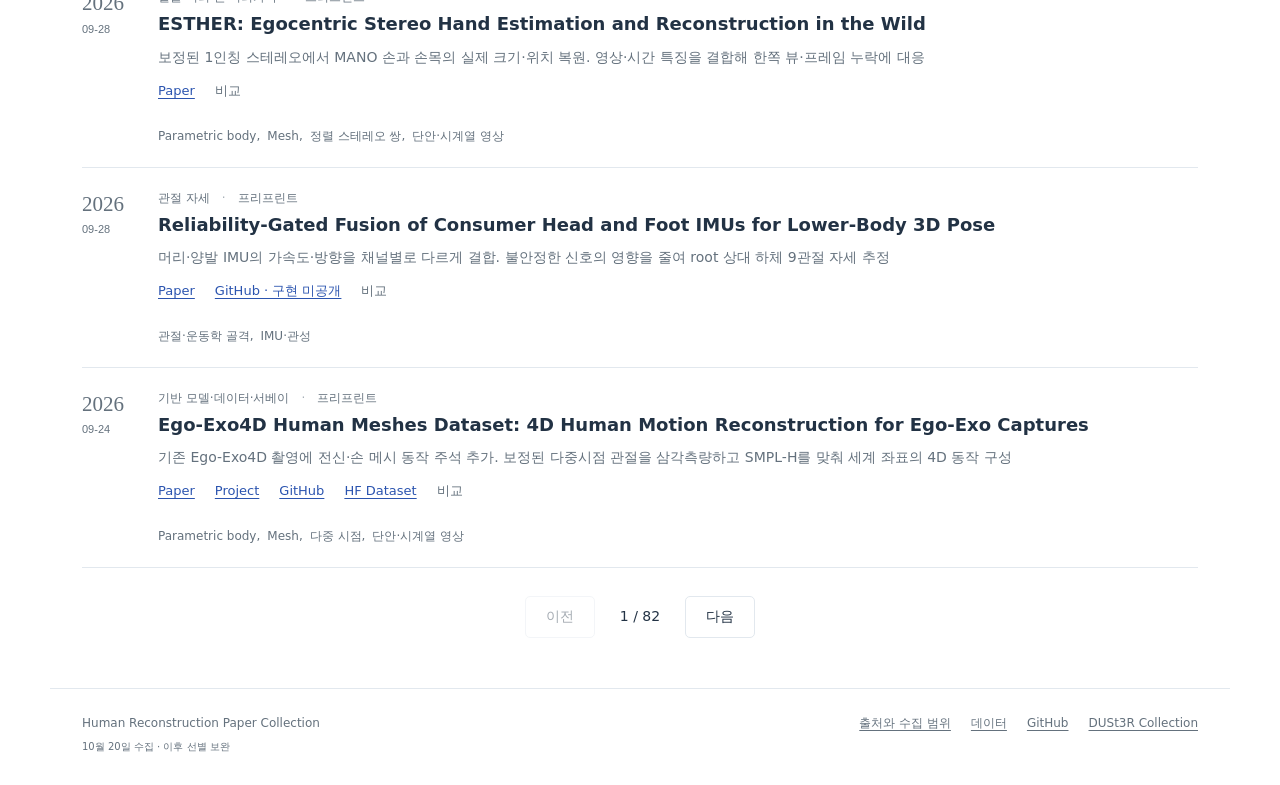
==== commit 096acb6e: "Correct HAT-4D object reconstruction scope and preserve candidate" ====
--- a/index.html
+++ b/index.html
@@ -2,7 +2,7 @@
 <html lang="ko"><head><meta charset="utf-8"><meta name="viewport" content="width=device-width,initial-scale=1"><meta name="description" content="Human 3D reconstruction literature: searchable papers, evidence-aware taxonomy, corpus charts and research directions."><title>Human Reconstruction Paper Collection</title><link rel="icon" type="image/svg+xml" href="favicon.svg"><link rel="stylesheet" href="site.css?reader-copy1"><script src="catalog-model.js?realme-resource1" defer></script><script src="app.js?reader-ui3" defer></script><link rel="stylesheet" href="research-analysis.css"><script src="research-analysis.js?reader-ui3" defer></script><link rel="stylesheet" href="statistics-focus.css"><script src="statistics-focus.js?reader-ui3" defer></script></head>
 <body><a class="skip" href="#catalog">논문 목록으로</a><header class="header"><a class="brand" href="#catalog"><svg viewBox="0 0 38 42" aria-hidden="true"><circle cx="19" cy="7" r="5"/><path d="M11 16l8-3 8 3 6 12-4 2-6-9 2 17-5 1-1-13-1 13-5-1 2-17-6 9-4-2z"/><path class="gridline" d="M11 16l16 0M14 22h10M15 28h9M19 13v13"/></svg><span>Human Reconstruction</span></a><nav aria-label="주요 메뉴"><a href="#catalog">논문</a><a href="#trends">통계</a><a href="#reading">읽기 경로</a><a href="#history">연구 흐름</a><a href="#compare">비교 <span id="nav-compare-count"></span></a></nav></header><main><section class="hero" data-view="catalog"><h1>Human Reconstruction Paper Collection</h1><p>인체 기하·자세·아바타·4D 복원 연구</p></section><section id="catalog" class="catalog" aria-labelledby="catalog-title">
 <form id="filters" role="search"><div class="primary-filters"><div class="search-field"><label class="sr-only" for="query">논문 제목·저자·요약 검색</label><input id="query" type="search" placeholder="논문 제목, 저자, 키워드 검색" autocomplete="off"></div><div class="filter-field"><label for="category">주제</label><select id="category"><option value="">모든 주제</option></select></div><div class="filter-field"><label for="year">연도</label><select id="year"><option value="">전체 연도</option></select></div></div>
-<details id="advanced-filters"><summary>상세 필터 <span id="advanced-count"></span></summary><div class="advanced-grid"><div class="filter-field"><label for="region">복원 부위</label><select id="region" title="일부 문헌의 부위 분류 · 나머지 미확인 · 복수 부위는 각 부위에서 검색"><option value="">모든 부위 · 미확인 포함</option><option value="full_body">전신</option><option value="lower_body">하체</option><option value="head_face">얼굴·머리</option><option value="hand">손</option><option value="hair">머리카락</option></select></div><div class="filter-field"><label for="representation">표현</label><select id="representation"><option value="">모든 표현</option></select></div><div class="filter-field"><label for="input">입력 단서</label><select id="input"><option value="">모든 입력</option></select></div><div class="filter-field"><label for="output">출력 단서</label><select id="output"><option value="">모든 출력</option></select></div><div class="filter-field"><label for="task">과업</label><select id="task"><option value="">모든 과업</option></select></div><div class="filter-field"><label for="role">모델 역할</label><select id="role"><option value="">모든 역할</option></select></div><div class="filter-field"><label for="mode">최적화 방식</label><select id="mode"><option value="">모든 방식</option></select></div><div class="filter-field" hidden><label for="evidence">자료 범위</label><select id="evidence"><option value="">모든 근거</option><option value="primary">논문 원문</option><option value="source">추가 자료</option><option value="index">색인 전용 후보</option></select></div></div><div class="scope-fields"><div><label for="scope">탐색 범위</label><select id="scope"><option value="reference">인체 복원 논문 · 1,958편</option><option value="broad">검색 자료 전체 · 14,425건</option><option value="pilot" hidden>선택 문헌 · 13편</option><option value="next" hidden>선택 문헌 · 21편</option></select></div><div><label for="basis">날짜 기준</label><select id="basis"><option value="venue">학회·저널 발행일</option><option value="manuscript">최초 공개일</option><option value="index">검색 자료 기록일</option></select></div><p id="scope-note">전신·얼굴·머리·손·머리카락 복원 + 직접 지원 연구</p></div></details></form><p id="search-note" class="search-note" aria-live="polite"></p>
+<details id="advanced-filters"><summary>상세 필터 <span id="advanced-count"></span></summary><div class="advanced-grid"><div class="filter-field"><label for="region">복원 부위</label><select id="region" title="일부 문헌의 부위 분류 · 나머지 미확인 · 복수 부위는 각 부위에서 검색"><option value="">모든 부위 · 미확인 포함</option><option value="full_body">전신</option><option value="lower_body">하체</option><option value="head_face">얼굴·머리</option><option value="hand">손</option><option value="hair">머리카락</option></select></div><div class="filter-field"><label for="representation">표현</label><select id="representation"><option value="">모든 표현</option></select></div><div class="filter-field"><label for="input">입력 단서</label><select id="input"><option value="">모든 입력</option></select></div><div class="filter-field"><label for="output">출력 단서</label><select id="output"><option value="">모든 출력</option></select></div><div class="filter-field"><label for="task">과업</label><select id="task"><option value="">모든 과업</option></select></div><div class="filter-field"><label for="role">모델 역할</label><select id="role"><option value="">모든 역할</option></select></div><div class="filter-field"><label for="mode">최적화 방식</label><select id="mode"><option value="">모든 방식</option></select></div><div class="filter-field" hidden><label for="evidence">자료 범위</label><select id="evidence"><option value="">모든 근거</option><option value="primary">논문 원문</option><option value="source">추가 자료</option><option value="index">색인 전용 후보</option></select></div></div><div class="scope-fields"><div><label for="scope">탐색 범위</label><select id="scope"><option value="reference">인체 복원 논문 · 1,957편</option><option value="broad">검색 자료 전체 · 14,425건</option><option value="pilot" hidden>선택 문헌 · 13편</option><option value="next" hidden>선택 문헌 · 21편</option></select></div><div><label for="basis">날짜 기준</label><select id="basis"><option value="venue">학회·저널 발행일</option><option value="manuscript">최초 공개일</option><option value="index">검색 자료 기록일</option></select></div><p id="scope-note">전신·얼굴·머리·손·머리카락 복원 + 직접 지원 연구</p></div></details></form><p id="search-note" class="search-note" aria-live="polite"></p>
 <div class="results-bar"><div class="results-title"><h2 id="catalog-title" tabindex="-1">논문</h2><p id="result-count" role="status" aria-live="polite" aria-atomic="true">불러오는 중…</p></div><div class="result-tools"><button form="filters" type="reset" class="reset">검색 초기화</button><label class="sr-only" for="sort">정렬</label><select id="sort"><option value="auto">기본: 최신 날짜순</option><option value="new">최신 날짜순</option><option value="old">오래된 날짜순</option><option value="title">제목순</option></select></div></div>
 <p id="date-sort-note" class="search-note"></p><div id="error-state" class="empty" hidden><h3>데이터 로딩 실패</h3><p>연결 확인 · 새로고침</p><button onclick="location.reload()">새로고침</button></div><div id="paper-list" class="paper-list"></div><div id="empty-state" class="empty" hidden><h3>검색 결과 없음</h3><p>검색어·필터 조정</p><button id="empty-reset">필터 초기화</button></div><nav class="pagination" aria-label="논문 페이지"><button id="previous">이전</button><span id="page-label"></span><button id="next">다음</button></nav></section><section hidden id="trends" class="dashboard statistics-focus" aria-labelledby="statistics-focus-title"><div class="section-head"><h2 id="statistics-focus-title">통계로 살펴보기</h2><a class="quiet-link" href="#catalog">논문으로 돌아가기</a></div><div class="focus-toolbar"><label for="statistics-chart">차트<select id="statistics-chart"><option value="annual">연도별 논문 수</option><option value="category">주제별 분포</option><option value="representation">표현 × 연도</option><option value="sample">초록 표본의 변화</option></select></label><label id="focus-year-label" for="statistics-year" hidden>연도<select id="statistics-year"></select></label><label id="focus-field-label" for="statistics-field" hidden>분류<select id="statistics-field"><option value="primary_representation">주표현</option><option value="primary_task">과제</option></select></label><button id="statistics-inspect" type="button">수치·근거·방법</button></div><p id="statistics-context" aria-live="polite"></p><div id="statistics-stage" aria-live="polite"></div><p id="statistics-insight"></p><div id="statistics-sources" hidden><div id="catalog-statistics"><div class="section-head"><div><h2 id="trend-title">통계로 살펴보기</h2><p>선택 집합의 레코드 집계</p></div><a href="#catalog" class="quiet-link">논문으로 돌아가기</a></div>
 
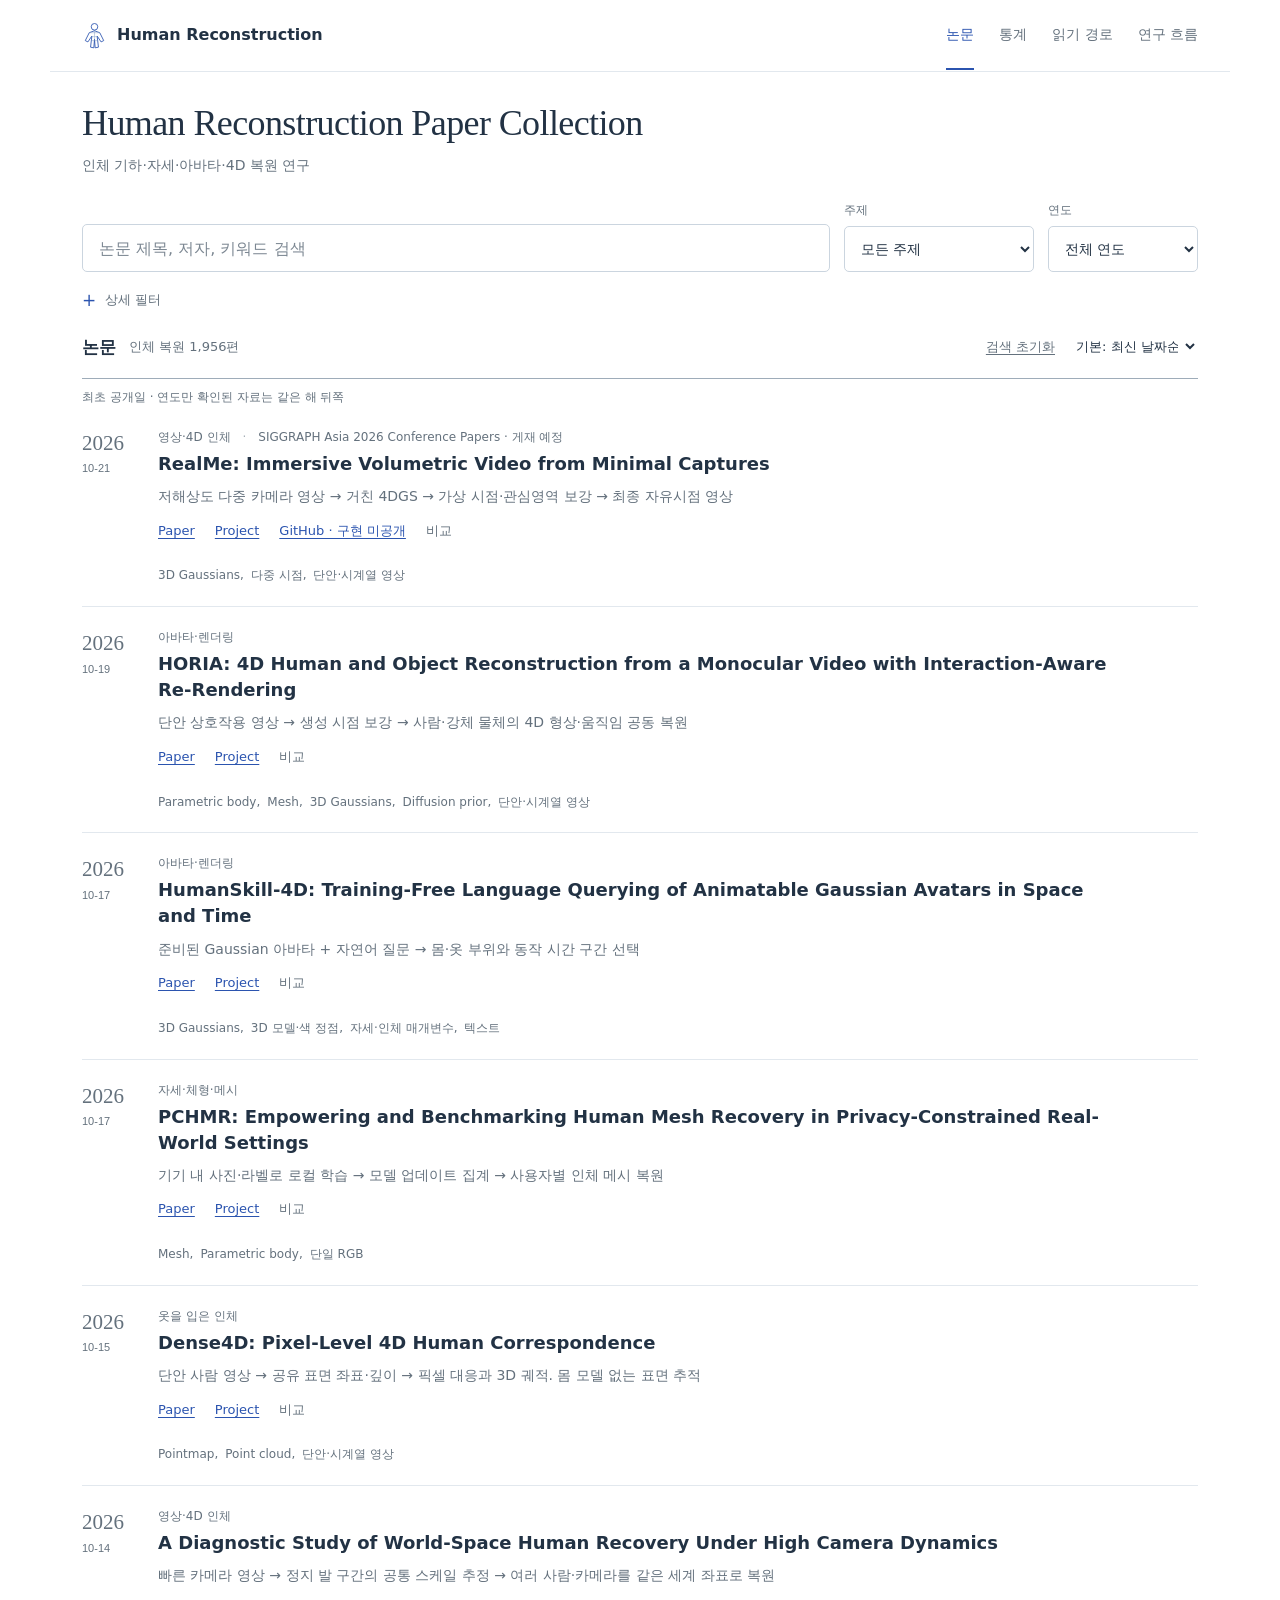
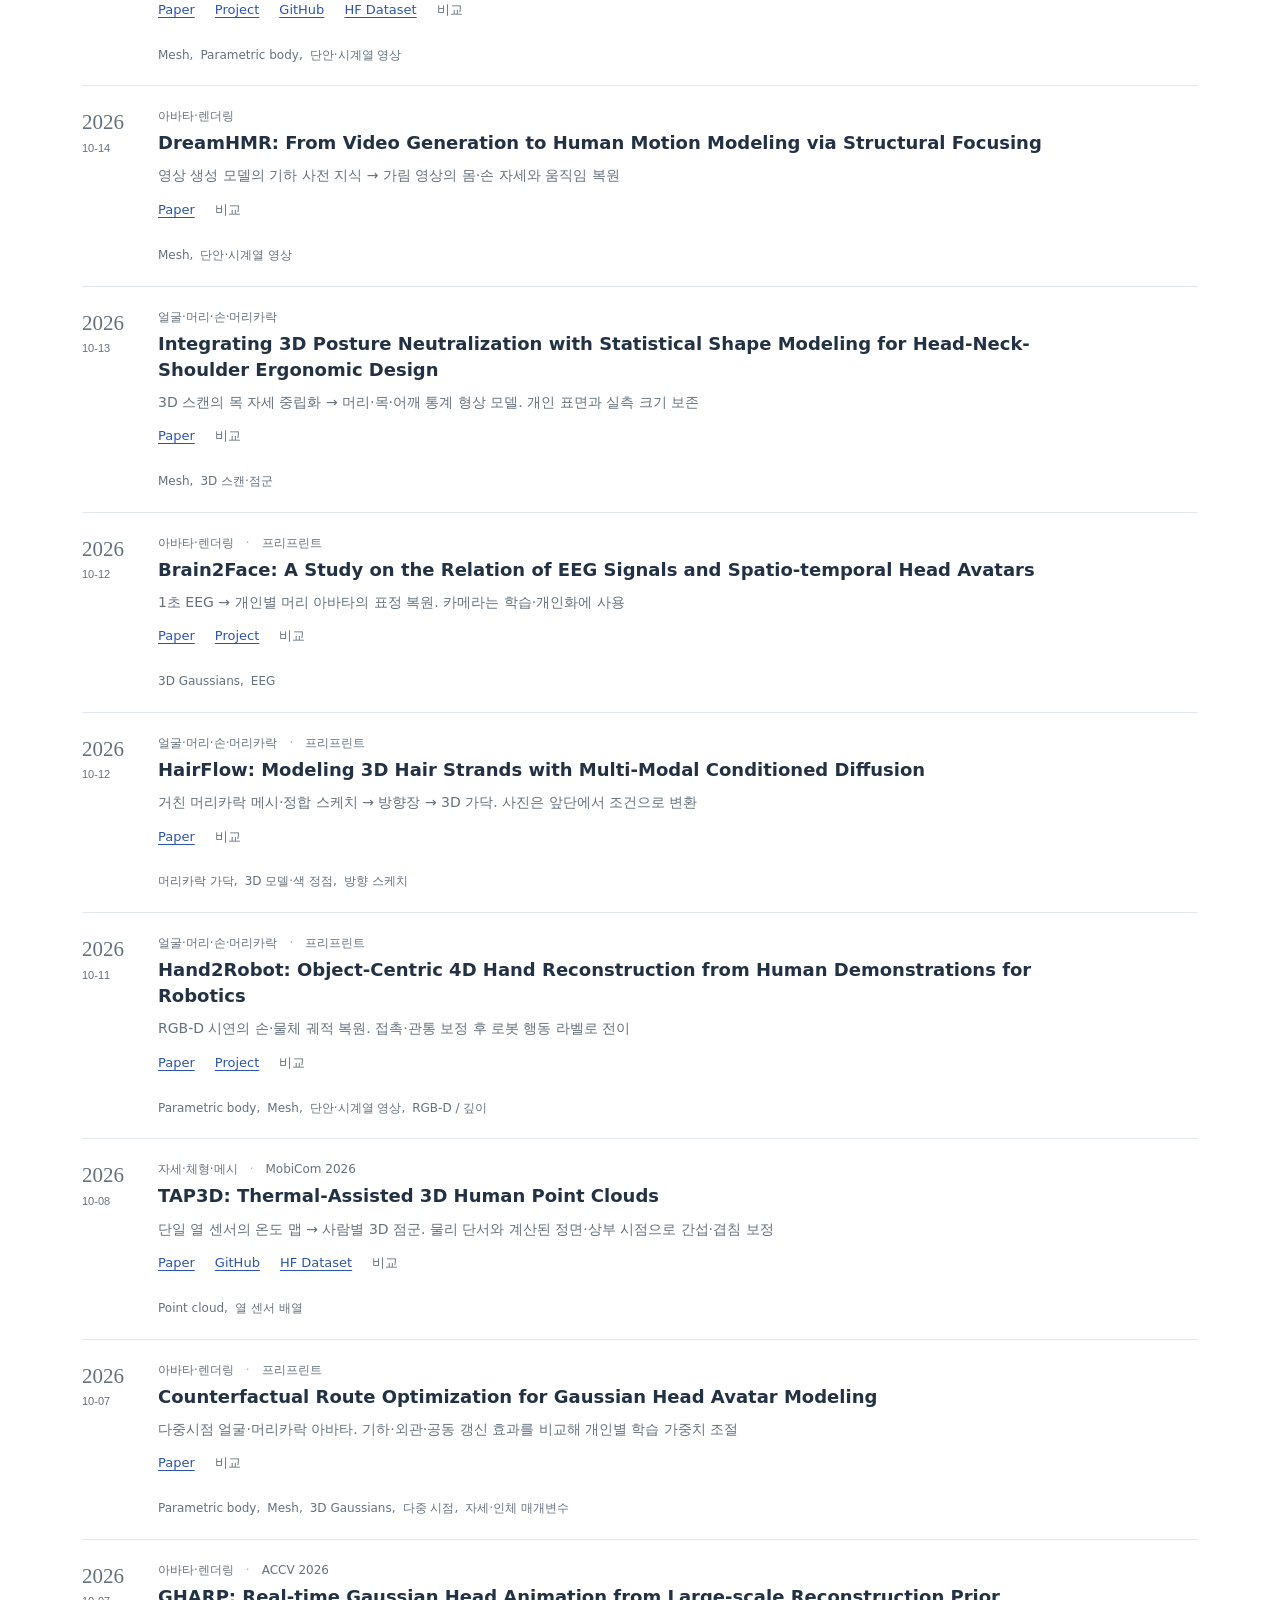
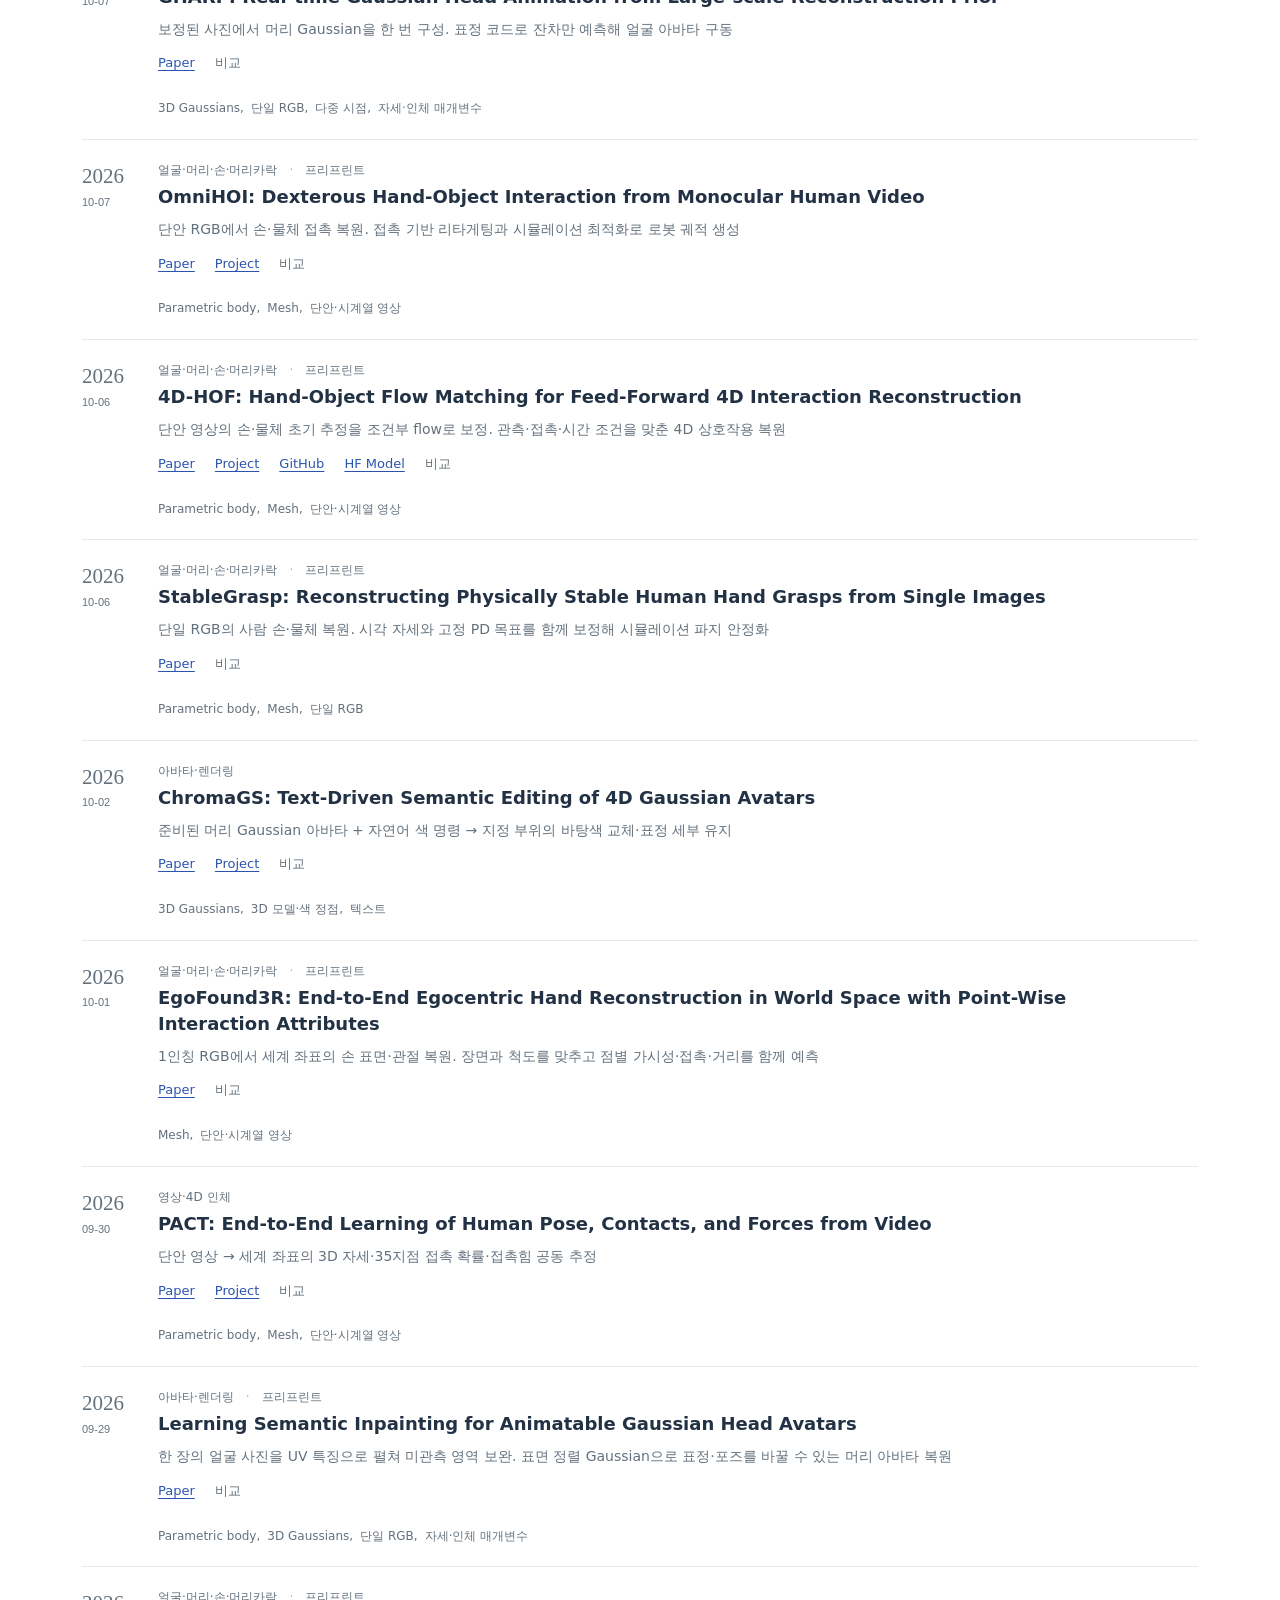
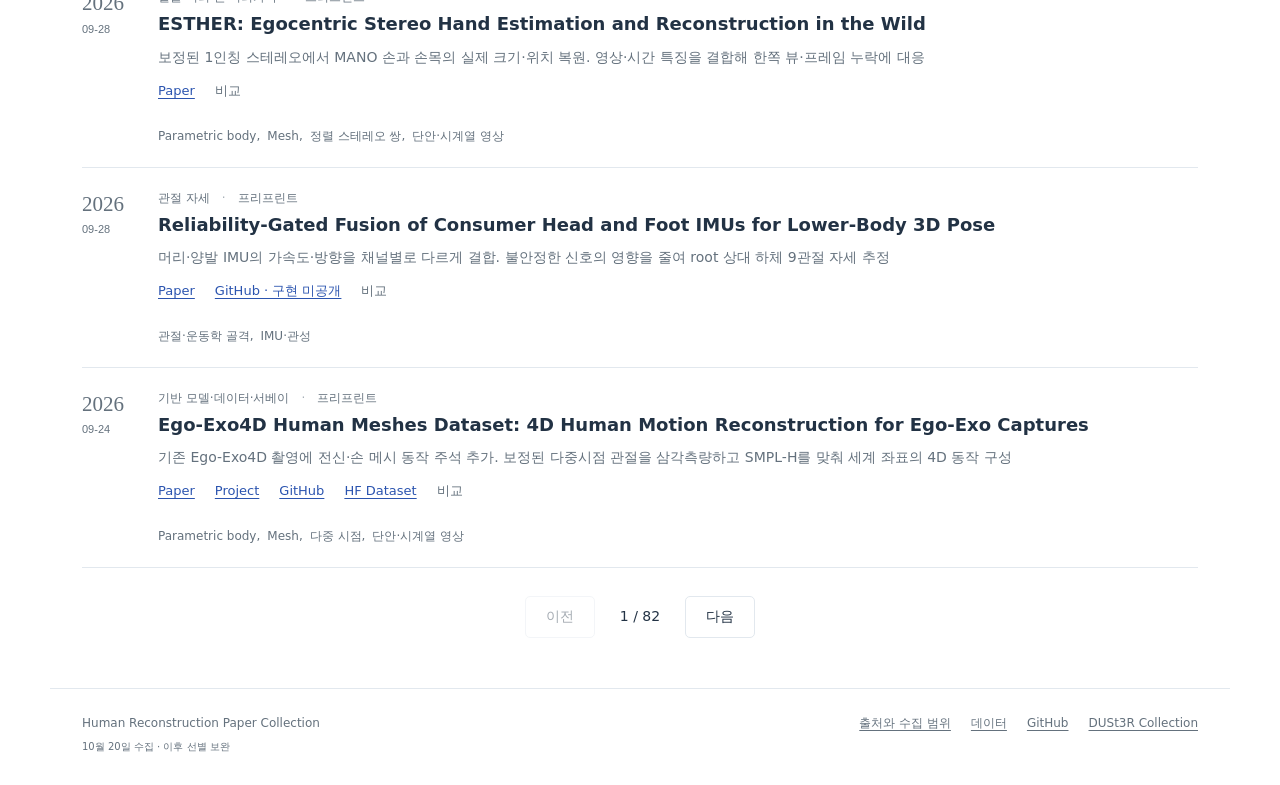
==== commit cbfd5a9a: "Correct InViStream scene privacy scope and preserve broad candidate" ====
--- a/index.html
+++ b/index.html
@@ -2,7 +2,7 @@
 <html lang="ko"><head><meta charset="utf-8"><meta name="viewport" content="width=device-width,initial-scale=1"><meta name="description" content="Human 3D reconstruction literature: searchable papers, evidence-aware taxonomy, corpus charts and research directions."><title>Human Reconstruction Paper Collection</title><link rel="icon" type="image/svg+xml" href="favicon.svg"><link rel="stylesheet" href="site.css?reader-copy1"><script src="catalog-model.js?realme-resource1" defer></script><script src="app.js?reader-ui3" defer></script><link rel="stylesheet" href="research-analysis.css"><script src="research-analysis.js?reader-ui3" defer></script><link rel="stylesheet" href="statistics-focus.css"><script src="statistics-focus.js?reader-ui3" defer></script></head>
 <body><a class="skip" href="#catalog">논문 목록으로</a><header class="header"><a class="brand" href="#catalog"><svg viewBox="0 0 38 42" aria-hidden="true"><circle cx="19" cy="7" r="5"/><path d="M11 16l8-3 8 3 6 12-4 2-6-9 2 17-5 1-1-13-1 13-5-1 2-17-6 9-4-2z"/><path class="gridline" d="M11 16l16 0M14 22h10M15 28h9M19 13v13"/></svg><span>Human Reconstruction</span></a><nav aria-label="주요 메뉴"><a href="#catalog">논문</a><a href="#trends">통계</a><a href="#reading">읽기 경로</a><a href="#history">연구 흐름</a><a href="#compare">비교 <span id="nav-compare-count"></span></a></nav></header><main><section class="hero" data-view="catalog"><h1>Human Reconstruction Paper Collection</h1><p>인체 기하·자세·아바타·4D 복원 연구</p></section><section id="catalog" class="catalog" aria-labelledby="catalog-title">
 <form id="filters" role="search"><div class="primary-filters"><div class="search-field"><label class="sr-only" for="query">논문 제목·저자·요약 검색</label><input id="query" type="search" placeholder="논문 제목, 저자, 키워드 검색" autocomplete="off"></div><div class="filter-field"><label for="category">주제</label><select id="category"><option value="">모든 주제</option></select></div><div class="filter-field"><label for="year">연도</label><select id="year"><option value="">전체 연도</option></select></div></div>
-<details id="advanced-filters"><summary>상세 필터 <span id="advanced-count"></span></summary><div class="advanced-grid"><div class="filter-field"><label for="region">복원 부위</label><select id="region" title="일부 문헌의 부위 분류 · 나머지 미확인 · 복수 부위는 각 부위에서 검색"><option value="">모든 부위 · 미확인 포함</option><option value="full_body">전신</option><option value="lower_body">하체</option><option value="head_face">얼굴·머리</option><option value="hand">손</option><option value="hair">머리카락</option></select></div><div class="filter-field"><label for="representation">표현</label><select id="representation"><option value="">모든 표현</option></select></div><div class="filter-field"><label for="input">입력 단서</label><select id="input"><option value="">모든 입력</option></select></div><div class="filter-field"><label for="output">출력 단서</label><select id="output"><option value="">모든 출력</option></select></div><div class="filter-field"><label for="task">과업</label><select id="task"><option value="">모든 과업</option></select></div><div class="filter-field"><label for="role">모델 역할</label><select id="role"><option value="">모든 역할</option></select></div><div class="filter-field"><label for="mode">최적화 방식</label><select id="mode"><option value="">모든 방식</option></select></div><div class="filter-field" hidden><label for="evidence">자료 범위</label><select id="evidence"><option value="">모든 근거</option><option value="primary">논문 원문</option><option value="source">추가 자료</option><option value="index">색인 전용 후보</option></select></div></div><div class="scope-fields"><div><label for="scope">탐색 범위</label><select id="scope"><option value="reference">인체 복원 논문 · 1,957편</option><option value="broad">검색 자료 전체 · 14,425건</option><option value="pilot" hidden>선택 문헌 · 13편</option><option value="next" hidden>선택 문헌 · 21편</option></select></div><div><label for="basis">날짜 기준</label><select id="basis"><option value="venue">학회·저널 발행일</option><option value="manuscript">최초 공개일</option><option value="index">검색 자료 기록일</option></select></div><p id="scope-note">전신·얼굴·머리·손·머리카락 복원 + 직접 지원 연구</p></div></details></form><p id="search-note" class="search-note" aria-live="polite"></p>
+<details id="advanced-filters"><summary>상세 필터 <span id="advanced-count"></span></summary><div class="advanced-grid"><div class="filter-field"><label for="region">복원 부위</label><select id="region" title="일부 문헌의 부위 분류 · 나머지 미확인 · 복수 부위는 각 부위에서 검색"><option value="">모든 부위 · 미확인 포함</option><option value="full_body">전신</option><option value="lower_body">하체</option><option value="head_face">얼굴·머리</option><option value="hand">손</option><option value="hair">머리카락</option></select></div><div class="filter-field"><label for="representation">표현</label><select id="representation"><option value="">모든 표현</option></select></div><div class="filter-field"><label for="input">입력 단서</label><select id="input"><option value="">모든 입력</option></select></div><div class="filter-field"><label for="output">출력 단서</label><select id="output"><option value="">모든 출력</option></select></div><div class="filter-field"><label for="task">과업</label><select id="task"><option value="">모든 과업</option></select></div><div class="filter-field"><label for="role">모델 역할</label><select id="role"><option value="">모든 역할</option></select></div><div class="filter-field"><label for="mode">최적화 방식</label><select id="mode"><option value="">모든 방식</option></select></div><div class="filter-field" hidden><label for="evidence">자료 범위</label><select id="evidence"><option value="">모든 근거</option><option value="primary">논문 원문</option><option value="source">추가 자료</option><option value="index">색인 전용 후보</option></select></div></div><div class="scope-fields"><div><label for="scope">탐색 범위</label><select id="scope"><option value="reference">인체 복원 논문 · 1,956편</option><option value="broad">검색 자료 전체 · 14,425건</option><option value="pilot" hidden>선택 문헌 · 13편</option><option value="next" hidden>선택 문헌 · 21편</option></select></div><div><label for="basis">날짜 기준</label><select id="basis"><option value="venue">학회·저널 발행일</option><option value="manuscript">최초 공개일</option><option value="index">검색 자료 기록일</option></select></div><p id="scope-note">전신·얼굴·머리·손·머리카락 복원 + 직접 지원 연구</p></div></details></form><p id="search-note" class="search-note" aria-live="polite"></p>
 <div class="results-bar"><div class="results-title"><h2 id="catalog-title" tabindex="-1">논문</h2><p id="result-count" role="status" aria-live="polite" aria-atomic="true">불러오는 중…</p></div><div class="result-tools"><button form="filters" type="reset" class="reset">검색 초기화</button><label class="sr-only" for="sort">정렬</label><select id="sort"><option value="auto">기본: 최신 날짜순</option><option value="new">최신 날짜순</option><option value="old">오래된 날짜순</option><option value="title">제목순</option></select></div></div>
 <p id="date-sort-note" class="search-note"></p><div id="error-state" class="empty" hidden><h3>데이터 로딩 실패</h3><p>연결 확인 · 새로고침</p><button onclick="location.reload()">새로고침</button></div><div id="paper-list" class="paper-list"></div><div id="empty-state" class="empty" hidden><h3>검색 결과 없음</h3><p>검색어·필터 조정</p><button id="empty-reset">필터 초기화</button></div><nav class="pagination" aria-label="논문 페이지"><button id="previous">이전</button><span id="page-label"></span><button id="next">다음</button></nav></section><section hidden id="trends" class="dashboard statistics-focus" aria-labelledby="statistics-focus-title"><div class="section-head"><h2 id="statistics-focus-title">통계로 살펴보기</h2><a class="quiet-link" href="#catalog">논문으로 돌아가기</a></div><div class="focus-toolbar"><label for="statistics-chart">차트<select id="statistics-chart"><option value="annual">연도별 논문 수</option><option value="category">주제별 분포</option><option value="representation">표현 × 연도</option><option value="sample">초록 표본의 변화</option></select></label><label id="focus-year-label" for="statistics-year" hidden>연도<select id="statistics-year"></select></label><label id="focus-field-label" for="statistics-field" hidden>분류<select id="statistics-field"><option value="primary_representation">주표현</option><option value="primary_task">과제</option></select></label><button id="statistics-inspect" type="button">수치·근거·방법</button></div><p id="statistics-context" aria-live="polite"></p><div id="statistics-stage" aria-live="polite"></div><p id="statistics-insight"></p><div id="statistics-sources" hidden><div id="catalog-statistics"><div class="section-head"><div><h2 id="trend-title">통계로 살펴보기</h2><p>선택 집합의 레코드 집계</p></div><a href="#catalog" class="quiet-link">논문으로 돌아가기</a></div>
 
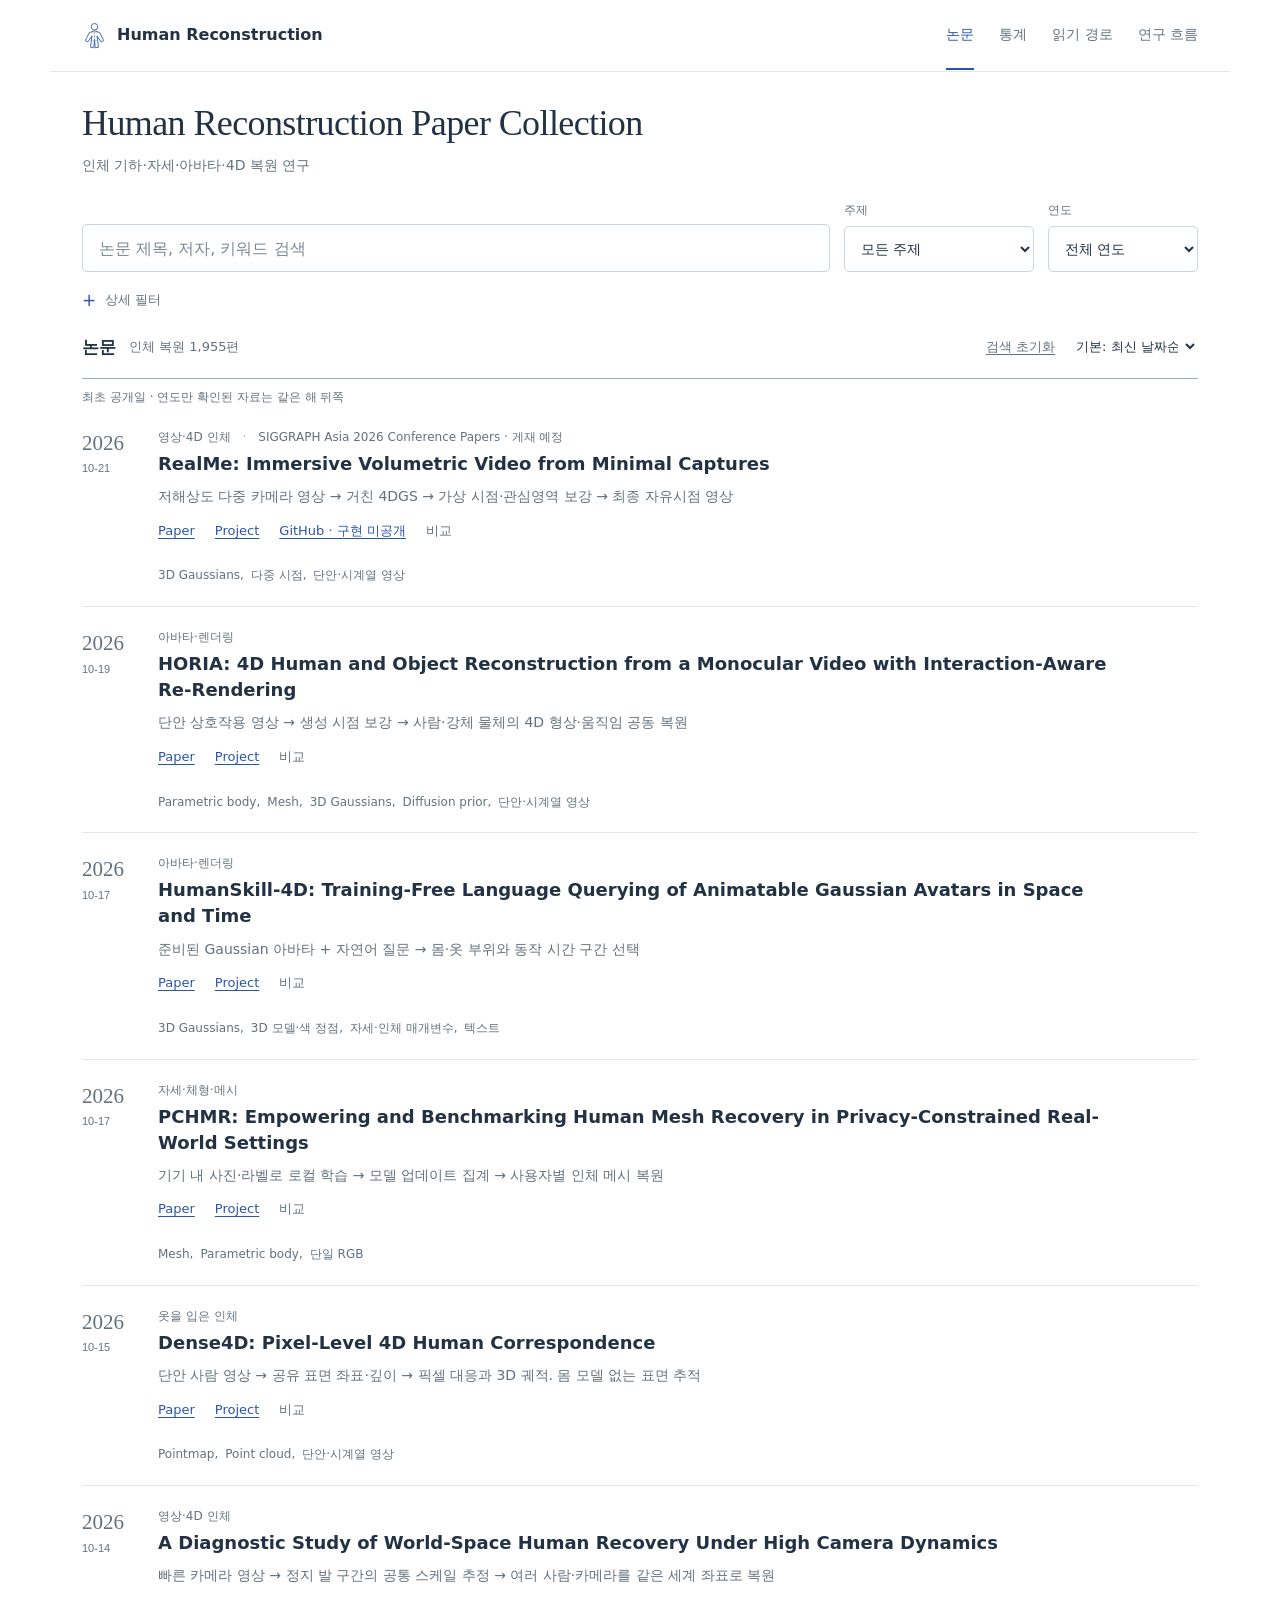
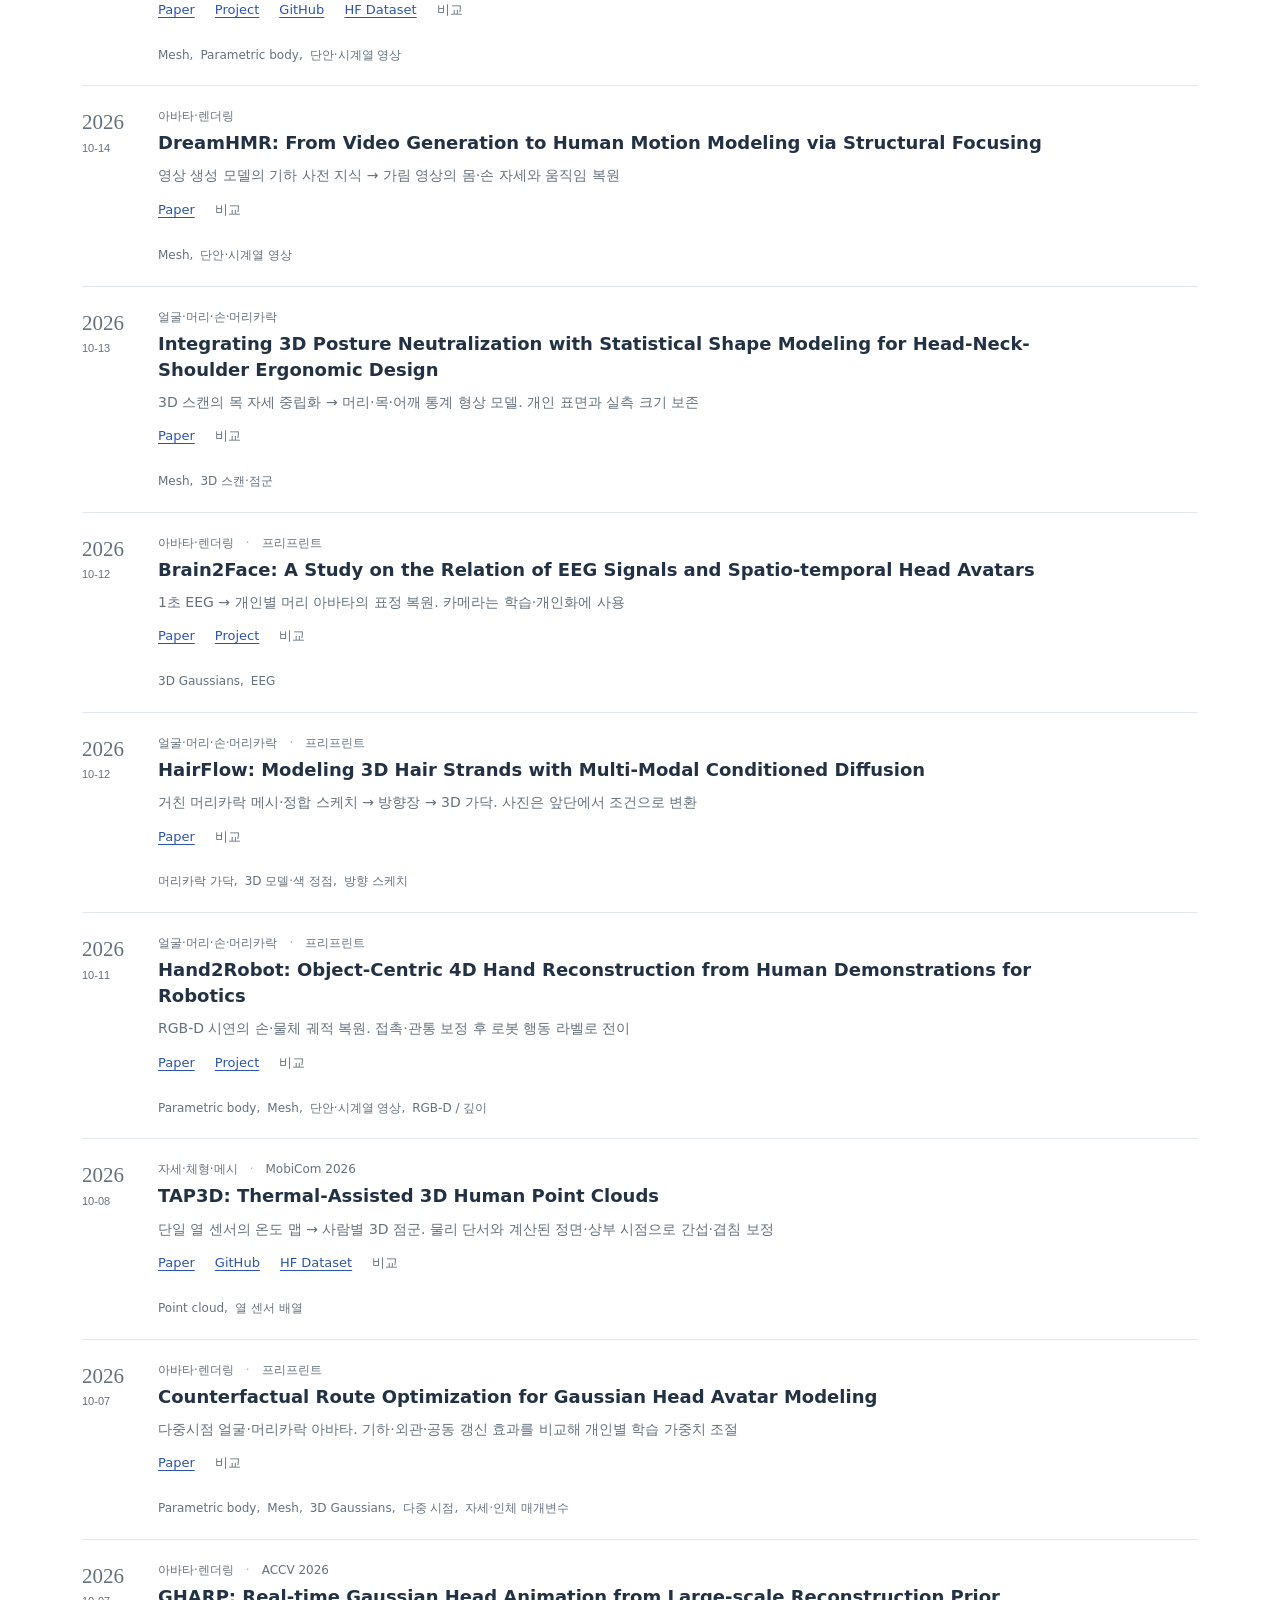
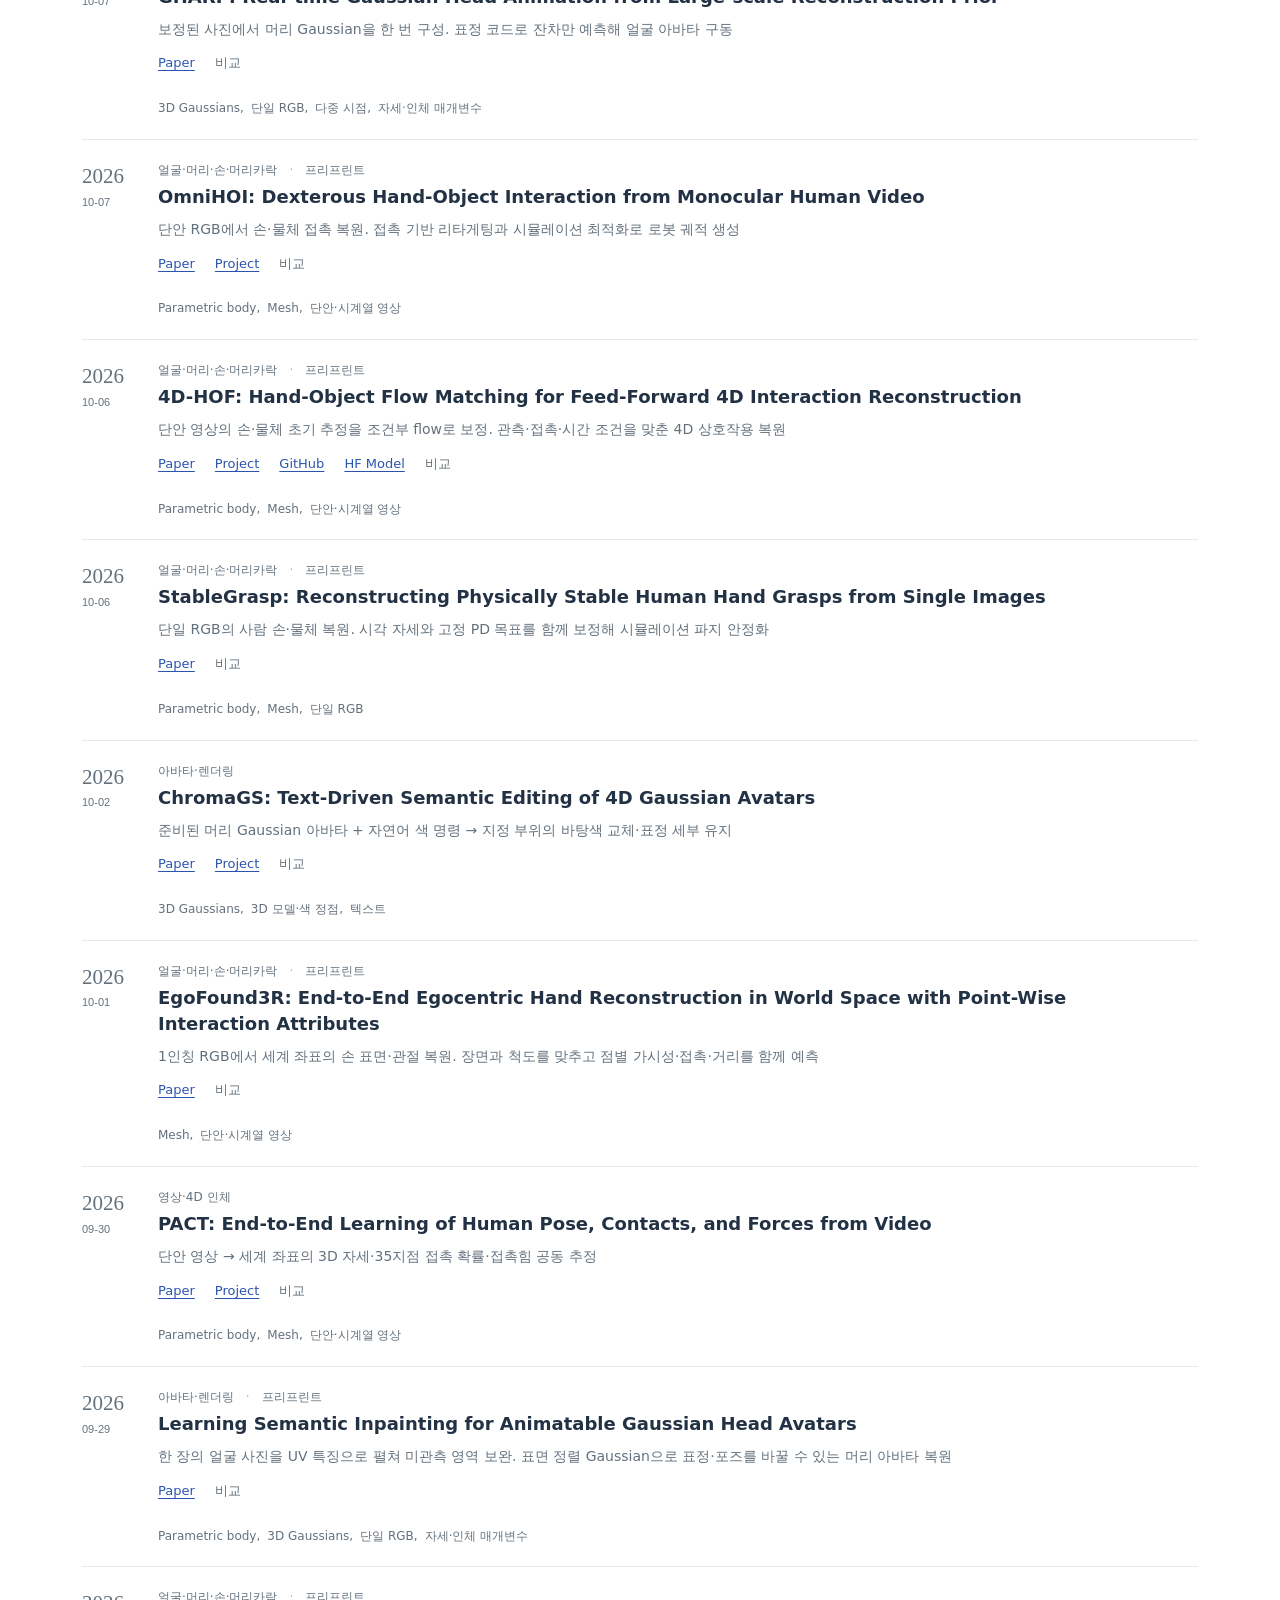
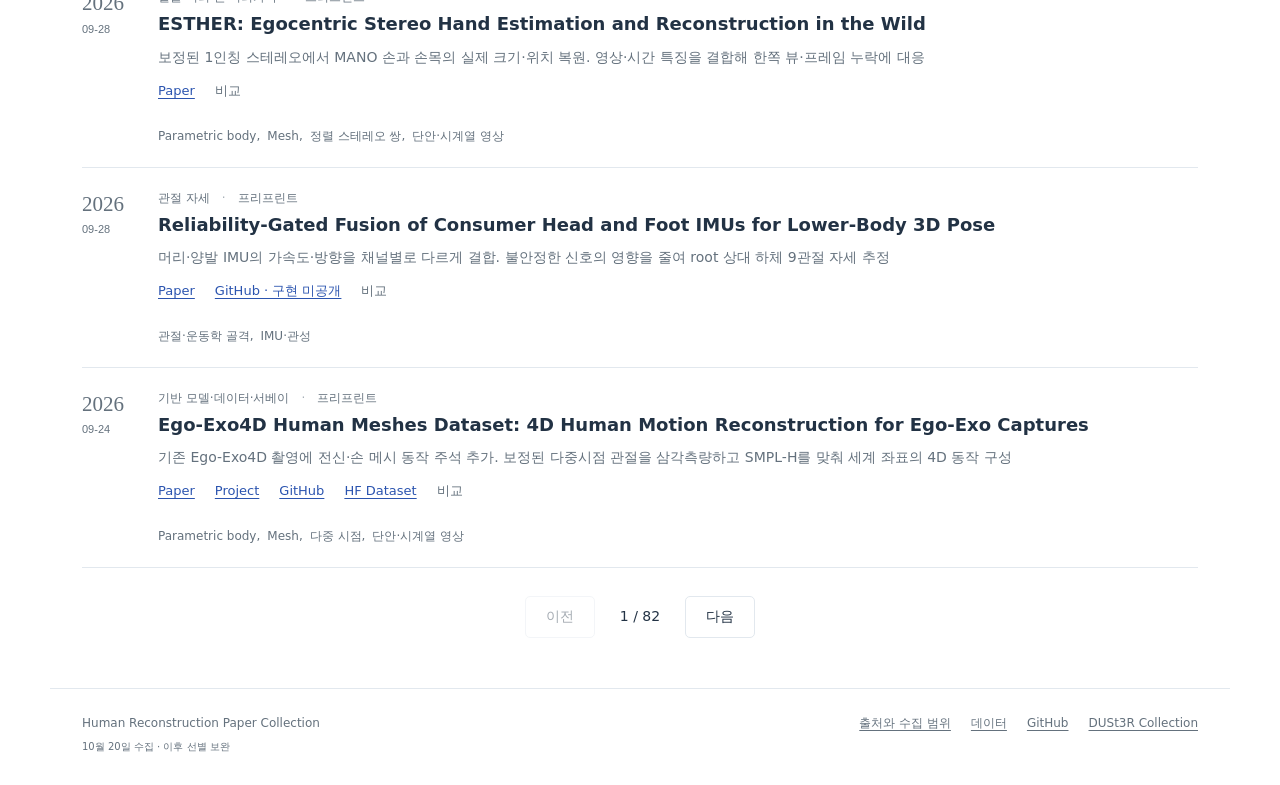
==== commit c934ebf2: "Correct R2S-EGO robot scene scope and preserve broad candidate" ====
--- a/index.html
+++ b/index.html
@@ -2,7 +2,7 @@
 <html lang="ko"><head><meta charset="utf-8"><meta name="viewport" content="width=device-width,initial-scale=1"><meta name="description" content="Human 3D reconstruction literature: searchable papers, evidence-aware taxonomy, corpus charts and research directions."><title>Human Reconstruction Paper Collection</title><link rel="icon" type="image/svg+xml" href="favicon.svg"><link rel="stylesheet" href="site.css?reader-copy1"><script src="catalog-model.js?realme-resource1" defer></script><script src="app.js?reader-ui3" defer></script><link rel="stylesheet" href="research-analysis.css"><script src="research-analysis.js?reader-ui3" defer></script><link rel="stylesheet" href="statistics-focus.css"><script src="statistics-focus.js?reader-ui3" defer></script></head>
 <body><a class="skip" href="#catalog">논문 목록으로</a><header class="header"><a class="brand" href="#catalog"><svg viewBox="0 0 38 42" aria-hidden="true"><circle cx="19" cy="7" r="5"/><path d="M11 16l8-3 8 3 6 12-4 2-6-9 2 17-5 1-1-13-1 13-5-1 2-17-6 9-4-2z"/><path class="gridline" d="M11 16l16 0M14 22h10M15 28h9M19 13v13"/></svg><span>Human Reconstruction</span></a><nav aria-label="주요 메뉴"><a href="#catalog">논문</a><a href="#trends">통계</a><a href="#reading">읽기 경로</a><a href="#history">연구 흐름</a><a href="#compare">비교 <span id="nav-compare-count"></span></a></nav></header><main><section class="hero" data-view="catalog"><h1>Human Reconstruction Paper Collection</h1><p>인체 기하·자세·아바타·4D 복원 연구</p></section><section id="catalog" class="catalog" aria-labelledby="catalog-title">
 <form id="filters" role="search"><div class="primary-filters"><div class="search-field"><label class="sr-only" for="query">논문 제목·저자·요약 검색</label><input id="query" type="search" placeholder="논문 제목, 저자, 키워드 검색" autocomplete="off"></div><div class="filter-field"><label for="category">주제</label><select id="category"><option value="">모든 주제</option></select></div><div class="filter-field"><label for="year">연도</label><select id="year"><option value="">전체 연도</option></select></div></div>
-<details id="advanced-filters"><summary>상세 필터 <span id="advanced-count"></span></summary><div class="advanced-grid"><div class="filter-field"><label for="region">복원 부위</label><select id="region" title="일부 문헌의 부위 분류 · 나머지 미확인 · 복수 부위는 각 부위에서 검색"><option value="">모든 부위 · 미확인 포함</option><option value="full_body">전신</option><option value="lower_body">하체</option><option value="head_face">얼굴·머리</option><option value="hand">손</option><option value="hair">머리카락</option></select></div><div class="filter-field"><label for="representation">표현</label><select id="representation"><option value="">모든 표현</option></select></div><div class="filter-field"><label for="input">입력 단서</label><select id="input"><option value="">모든 입력</option></select></div><div class="filter-field"><label for="output">출력 단서</label><select id="output"><option value="">모든 출력</option></select></div><div class="filter-field"><label for="task">과업</label><select id="task"><option value="">모든 과업</option></select></div><div class="filter-field"><label for="role">모델 역할</label><select id="role"><option value="">모든 역할</option></select></div><div class="filter-field"><label for="mode">최적화 방식</label><select id="mode"><option value="">모든 방식</option></select></div><div class="filter-field" hidden><label for="evidence">자료 범위</label><select id="evidence"><option value="">모든 근거</option><option value="primary">논문 원문</option><option value="source">추가 자료</option><option value="index">색인 전용 후보</option></select></div></div><div class="scope-fields"><div><label for="scope">탐색 범위</label><select id="scope"><option value="reference">인체 복원 논문 · 1,956편</option><option value="broad">검색 자료 전체 · 14,425건</option><option value="pilot" hidden>선택 문헌 · 13편</option><option value="next" hidden>선택 문헌 · 21편</option></select></div><div><label for="basis">날짜 기준</label><select id="basis"><option value="venue">학회·저널 발행일</option><option value="manuscript">최초 공개일</option><option value="index">검색 자료 기록일</option></select></div><p id="scope-note">전신·얼굴·머리·손·머리카락 복원 + 직접 지원 연구</p></div></details></form><p id="search-note" class="search-note" aria-live="polite"></p>
+<details id="advanced-filters"><summary>상세 필터 <span id="advanced-count"></span></summary><div class="advanced-grid"><div class="filter-field"><label for="region">복원 부위</label><select id="region" title="일부 문헌의 부위 분류 · 나머지 미확인 · 복수 부위는 각 부위에서 검색"><option value="">모든 부위 · 미확인 포함</option><option value="full_body">전신</option><option value="lower_body">하체</option><option value="head_face">얼굴·머리</option><option value="hand">손</option><option value="hair">머리카락</option></select></div><div class="filter-field"><label for="representation">표현</label><select id="representation"><option value="">모든 표현</option></select></div><div class="filter-field"><label for="input">입력 단서</label><select id="input"><option value="">모든 입력</option></select></div><div class="filter-field"><label for="output">출력 단서</label><select id="output"><option value="">모든 출력</option></select></div><div class="filter-field"><label for="task">과업</label><select id="task"><option value="">모든 과업</option></select></div><div class="filter-field"><label for="role">모델 역할</label><select id="role"><option value="">모든 역할</option></select></div><div class="filter-field"><label for="mode">최적화 방식</label><select id="mode"><option value="">모든 방식</option></select></div><div class="filter-field" hidden><label for="evidence">자료 범위</label><select id="evidence"><option value="">모든 근거</option><option value="primary">논문 원문</option><option value="source">추가 자료</option><option value="index">색인 전용 후보</option></select></div></div><div class="scope-fields"><div><label for="scope">탐색 범위</label><select id="scope"><option value="reference">인체 복원 논문 · 1,955편</option><option value="broad">검색 자료 전체 · 14,425건</option><option value="pilot" hidden>선택 문헌 · 13편</option><option value="next" hidden>선택 문헌 · 21편</option></select></div><div><label for="basis">날짜 기준</label><select id="basis"><option value="venue">학회·저널 발행일</option><option value="manuscript">최초 공개일</option><option value="index">검색 자료 기록일</option></select></div><p id="scope-note">전신·얼굴·머리·손·머리카락 복원 + 직접 지원 연구</p></div></details></form><p id="search-note" class="search-note" aria-live="polite"></p>
 <div class="results-bar"><div class="results-title"><h2 id="catalog-title" tabindex="-1">논문</h2><p id="result-count" role="status" aria-live="polite" aria-atomic="true">불러오는 중…</p></div><div class="result-tools"><button form="filters" type="reset" class="reset">검색 초기화</button><label class="sr-only" for="sort">정렬</label><select id="sort"><option value="auto">기본: 최신 날짜순</option><option value="new">최신 날짜순</option><option value="old">오래된 날짜순</option><option value="title">제목순</option></select></div></div>
 <p id="date-sort-note" class="search-note"></p><div id="error-state" class="empty" hidden><h3>데이터 로딩 실패</h3><p>연결 확인 · 새로고침</p><button onclick="location.reload()">새로고침</button></div><div id="paper-list" class="paper-list"></div><div id="empty-state" class="empty" hidden><h3>검색 결과 없음</h3><p>검색어·필터 조정</p><button id="empty-reset">필터 초기화</button></div><nav class="pagination" aria-label="논문 페이지"><button id="previous">이전</button><span id="page-label"></span><button id="next">다음</button></nav></section><section hidden id="trends" class="dashboard statistics-focus" aria-labelledby="statistics-focus-title"><div class="section-head"><h2 id="statistics-focus-title">통계로 살펴보기</h2><a class="quiet-link" href="#catalog">논문으로 돌아가기</a></div><div class="focus-toolbar"><label for="statistics-chart">차트<select id="statistics-chart"><option value="annual">연도별 논문 수</option><option value="category">주제별 분포</option><option value="representation">표현 × 연도</option><option value="sample">초록 표본의 변화</option></select></label><label id="focus-year-label" for="statistics-year" hidden>연도<select id="statistics-year"></select></label><label id="focus-field-label" for="statistics-field" hidden>분류<select id="statistics-field"><option value="primary_representation">주표현</option><option value="primary_task">과제</option></select></label><button id="statistics-inspect" type="button">수치·근거·방법</button></div><p id="statistics-context" aria-live="polite"></p><div id="statistics-stage" aria-live="polite"></div><p id="statistics-insight"></p><div id="statistics-sources" hidden><div id="catalog-statistics"><div class="section-head"><div><h2 id="trend-title">통계로 살펴보기</h2><p>선택 집합의 레코드 집계</p></div><a href="#catalog" class="quiet-link">논문으로 돌아가기</a></div>
 
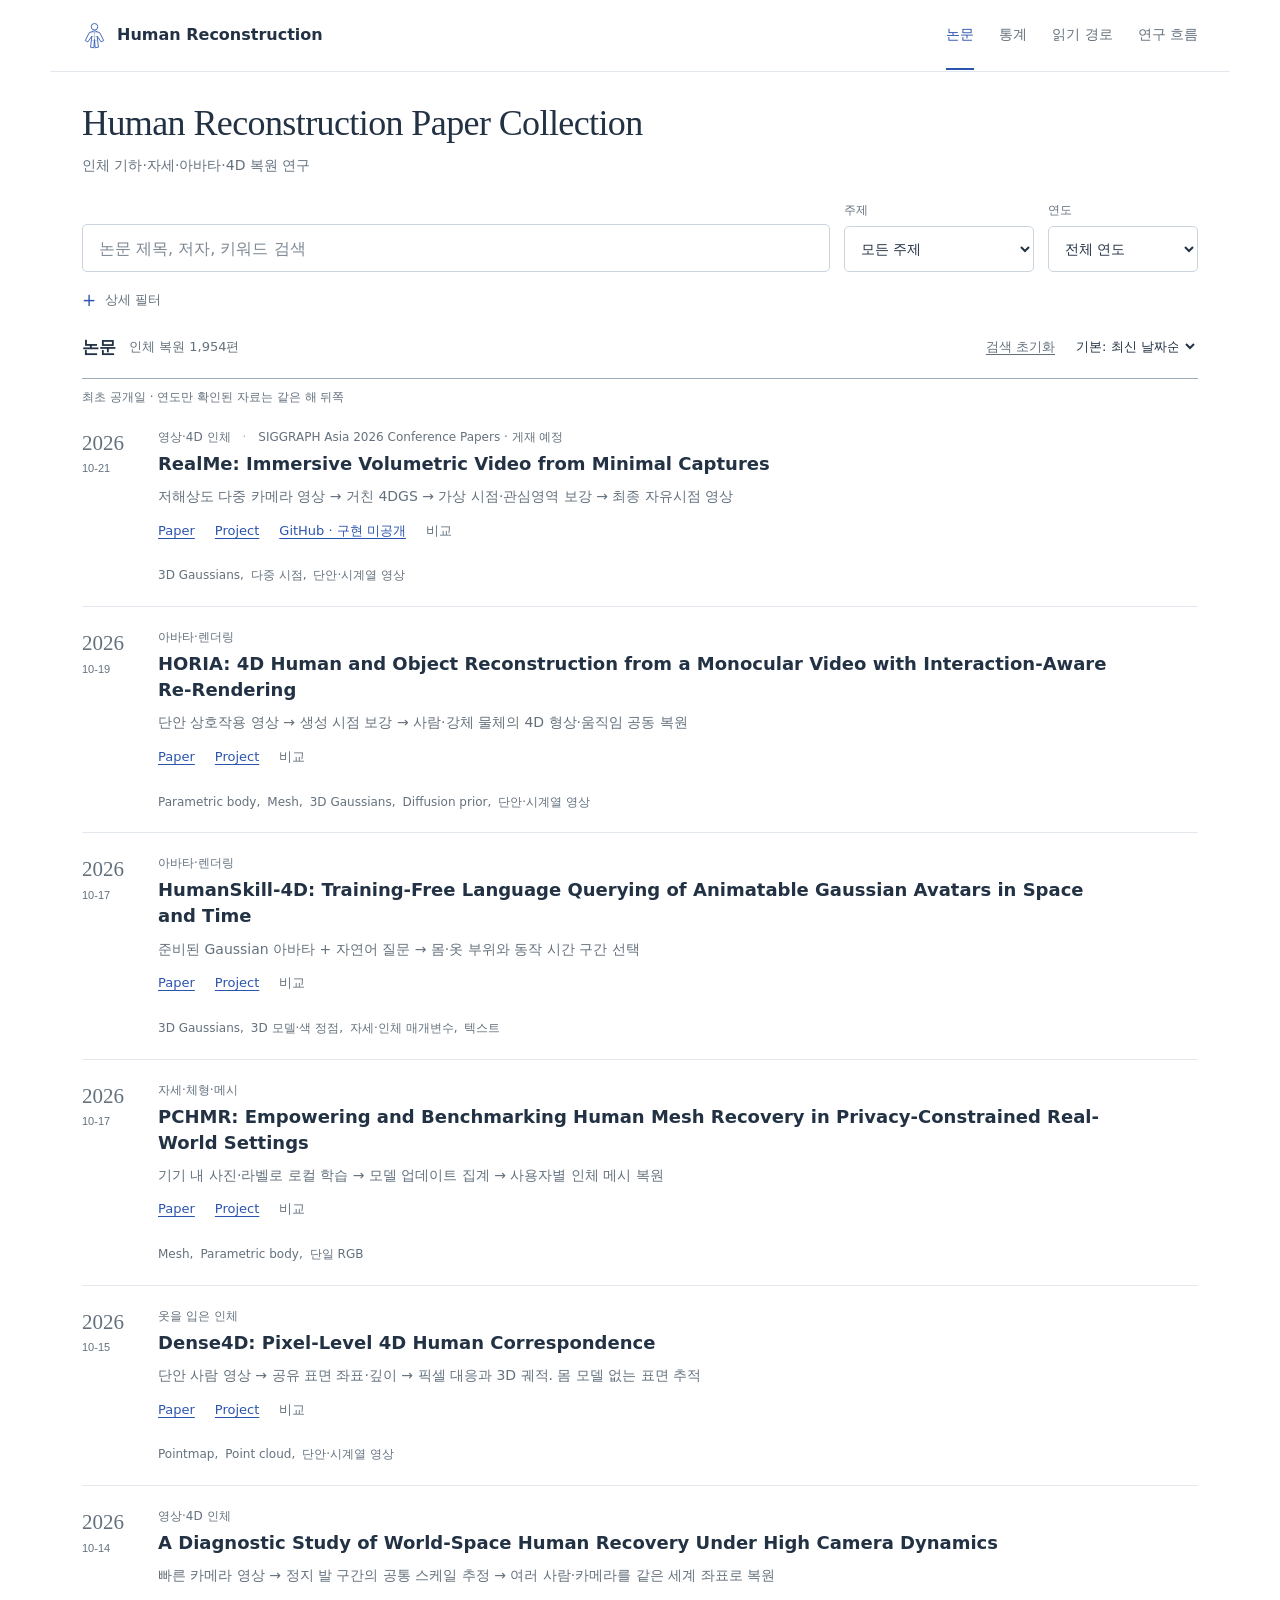
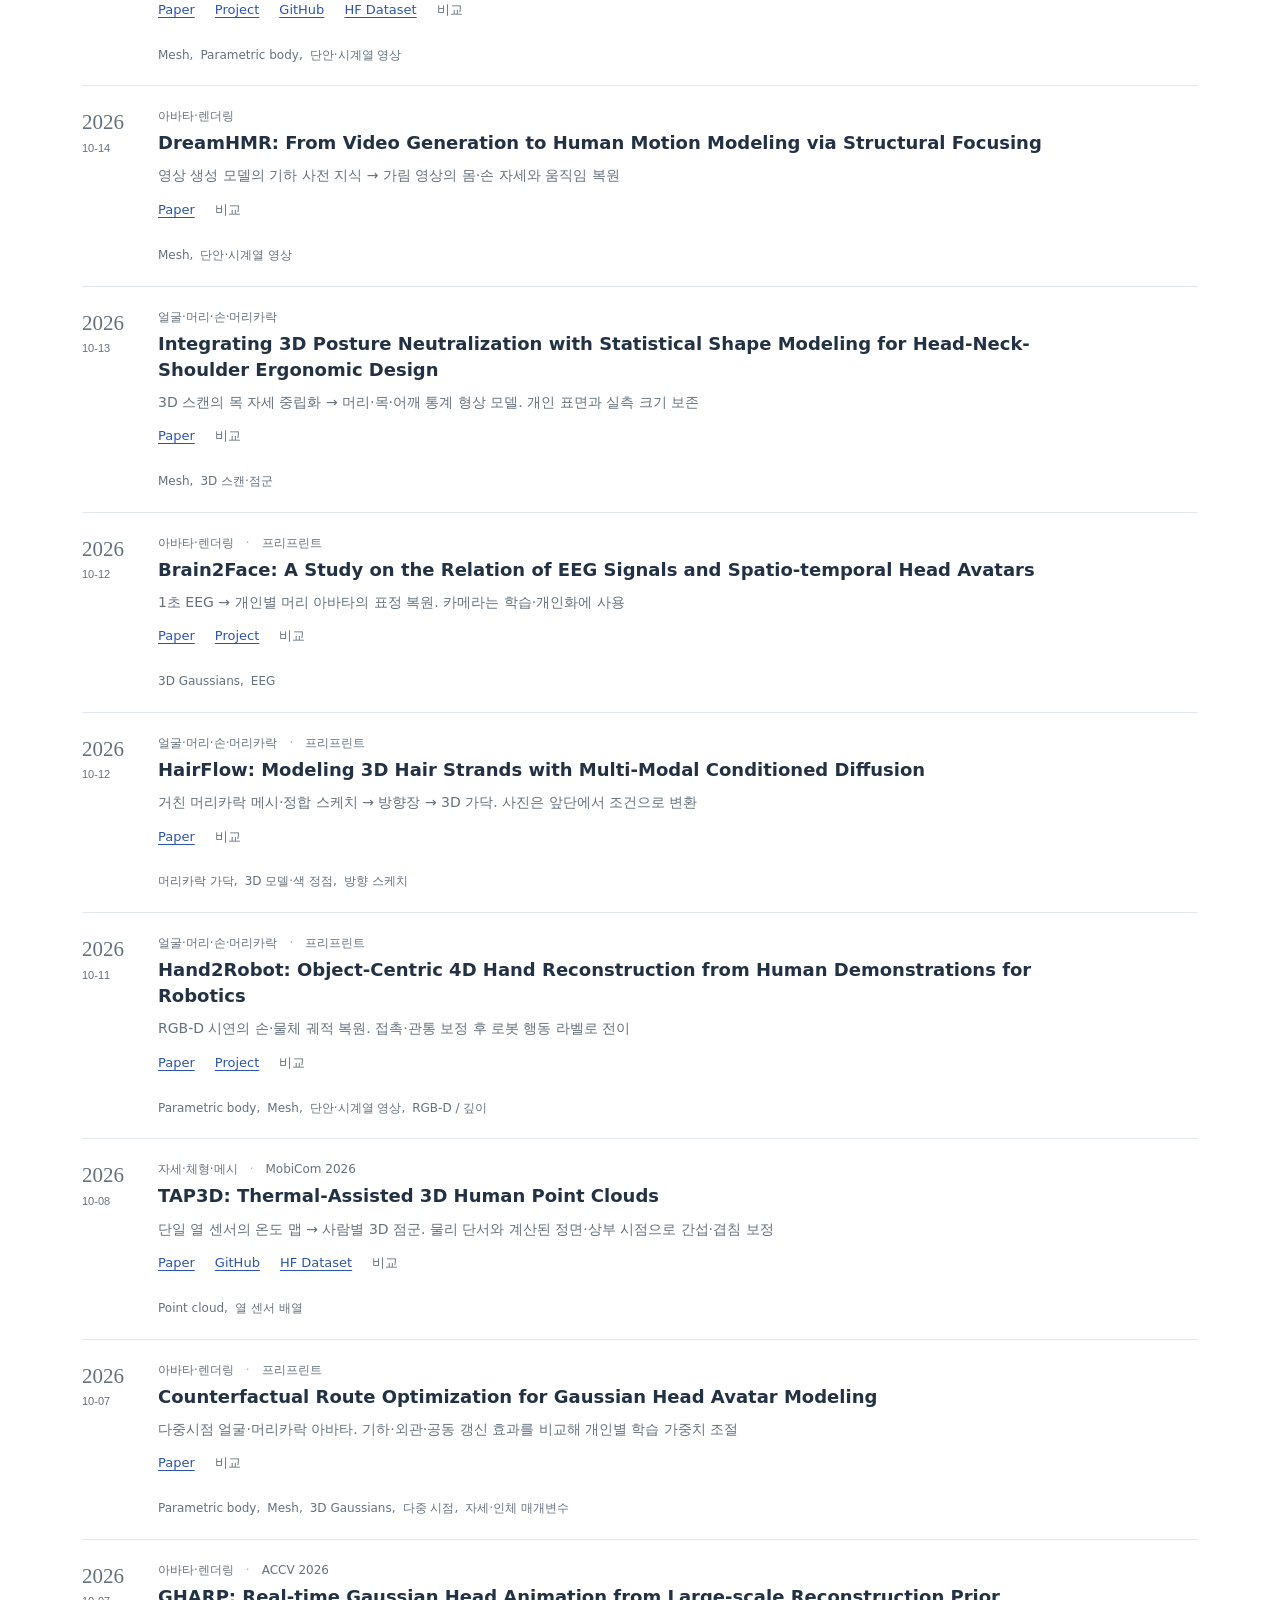
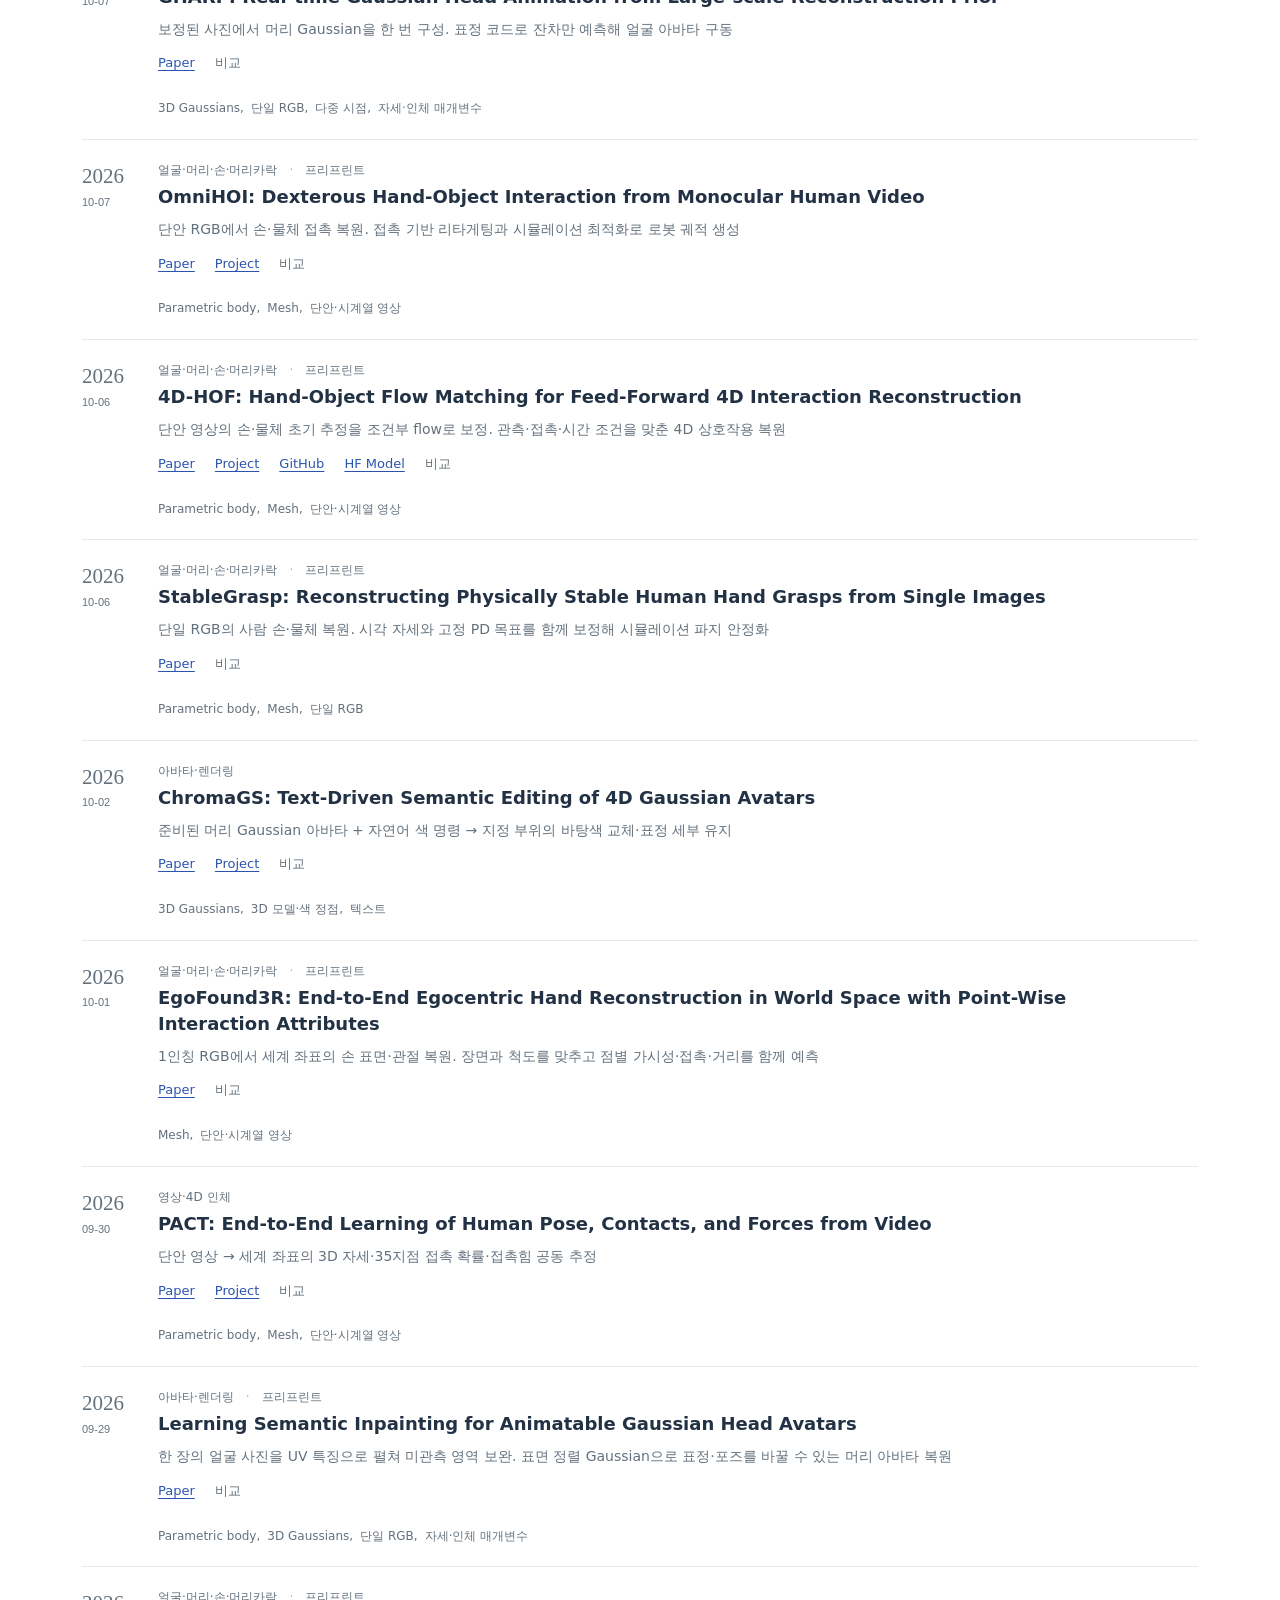
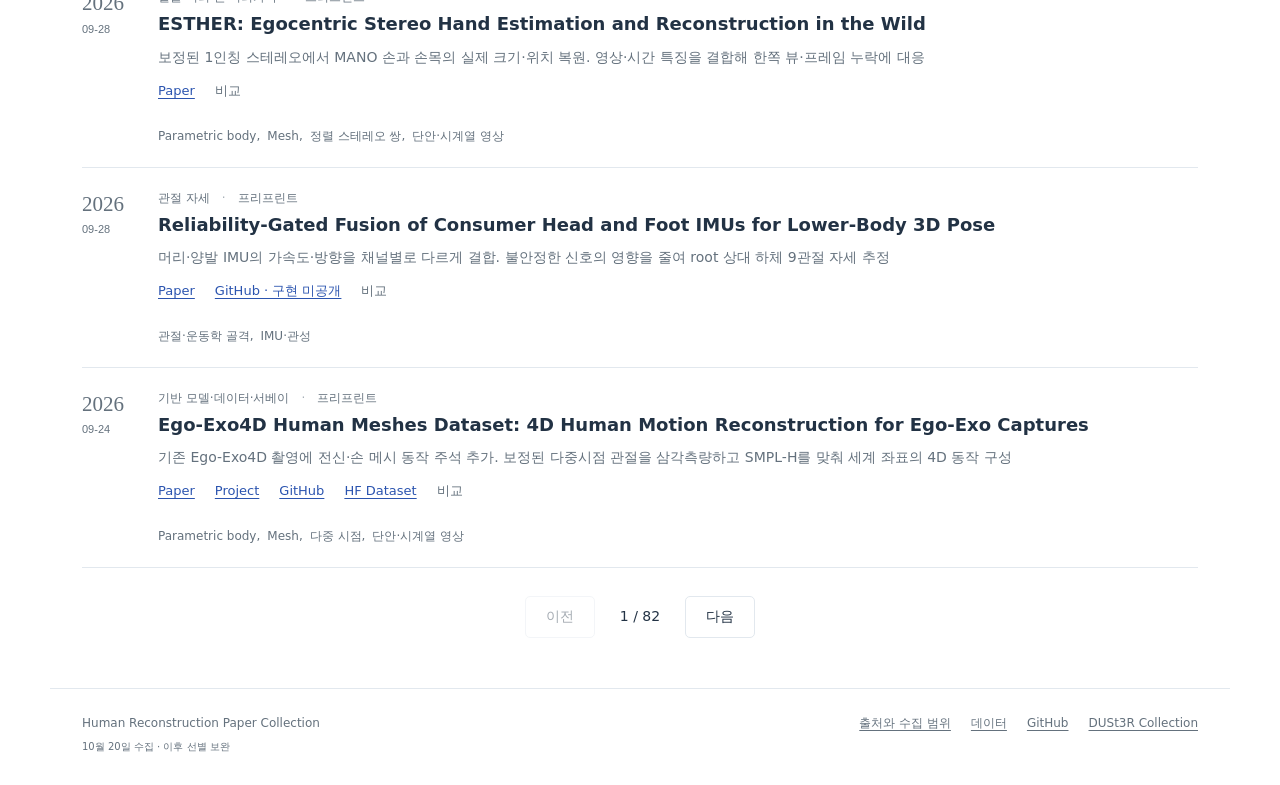
==== commit 9f690b11: "Correct SM4RT general scene scope and preserve broad candidate" ====
--- a/index.html
+++ b/index.html
@@ -2,7 +2,7 @@
 <html lang="ko"><head><meta charset="utf-8"><meta name="viewport" content="width=device-width,initial-scale=1"><meta name="description" content="Human 3D reconstruction literature: searchable papers, evidence-aware taxonomy, corpus charts and research directions."><title>Human Reconstruction Paper Collection</title><link rel="icon" type="image/svg+xml" href="favicon.svg"><link rel="stylesheet" href="site.css?reader-copy1"><script src="catalog-model.js?realme-resource1" defer></script><script src="app.js?reader-ui3" defer></script><link rel="stylesheet" href="research-analysis.css"><script src="research-analysis.js?reader-ui3" defer></script><link rel="stylesheet" href="statistics-focus.css"><script src="statistics-focus.js?reader-ui3" defer></script></head>
 <body><a class="skip" href="#catalog">논문 목록으로</a><header class="header"><a class="brand" href="#catalog"><svg viewBox="0 0 38 42" aria-hidden="true"><circle cx="19" cy="7" r="5"/><path d="M11 16l8-3 8 3 6 12-4 2-6-9 2 17-5 1-1-13-1 13-5-1 2-17-6 9-4-2z"/><path class="gridline" d="M11 16l16 0M14 22h10M15 28h9M19 13v13"/></svg><span>Human Reconstruction</span></a><nav aria-label="주요 메뉴"><a href="#catalog">논문</a><a href="#trends">통계</a><a href="#reading">읽기 경로</a><a href="#history">연구 흐름</a><a href="#compare">비교 <span id="nav-compare-count"></span></a></nav></header><main><section class="hero" data-view="catalog"><h1>Human Reconstruction Paper Collection</h1><p>인체 기하·자세·아바타·4D 복원 연구</p></section><section id="catalog" class="catalog" aria-labelledby="catalog-title">
 <form id="filters" role="search"><div class="primary-filters"><div class="search-field"><label class="sr-only" for="query">논문 제목·저자·요약 검색</label><input id="query" type="search" placeholder="논문 제목, 저자, 키워드 검색" autocomplete="off"></div><div class="filter-field"><label for="category">주제</label><select id="category"><option value="">모든 주제</option></select></div><div class="filter-field"><label for="year">연도</label><select id="year"><option value="">전체 연도</option></select></div></div>
-<details id="advanced-filters"><summary>상세 필터 <span id="advanced-count"></span></summary><div class="advanced-grid"><div class="filter-field"><label for="region">복원 부위</label><select id="region" title="일부 문헌의 부위 분류 · 나머지 미확인 · 복수 부위는 각 부위에서 검색"><option value="">모든 부위 · 미확인 포함</option><option value="full_body">전신</option><option value="lower_body">하체</option><option value="head_face">얼굴·머리</option><option value="hand">손</option><option value="hair">머리카락</option></select></div><div class="filter-field"><label for="representation">표현</label><select id="representation"><option value="">모든 표현</option></select></div><div class="filter-field"><label for="input">입력 단서</label><select id="input"><option value="">모든 입력</option></select></div><div class="filter-field"><label for="output">출력 단서</label><select id="output"><option value="">모든 출력</option></select></div><div class="filter-field"><label for="task">과업</label><select id="task"><option value="">모든 과업</option></select></div><div class="filter-field"><label for="role">모델 역할</label><select id="role"><option value="">모든 역할</option></select></div><div class="filter-field"><label for="mode">최적화 방식</label><select id="mode"><option value="">모든 방식</option></select></div><div class="filter-field" hidden><label for="evidence">자료 범위</label><select id="evidence"><option value="">모든 근거</option><option value="primary">논문 원문</option><option value="source">추가 자료</option><option value="index">색인 전용 후보</option></select></div></div><div class="scope-fields"><div><label for="scope">탐색 범위</label><select id="scope"><option value="reference">인체 복원 논문 · 1,955편</option><option value="broad">검색 자료 전체 · 14,425건</option><option value="pilot" hidden>선택 문헌 · 13편</option><option value="next" hidden>선택 문헌 · 21편</option></select></div><div><label for="basis">날짜 기준</label><select id="basis"><option value="venue">학회·저널 발행일</option><option value="manuscript">최초 공개일</option><option value="index">검색 자료 기록일</option></select></div><p id="scope-note">전신·얼굴·머리·손·머리카락 복원 + 직접 지원 연구</p></div></details></form><p id="search-note" class="search-note" aria-live="polite"></p>
+<details id="advanced-filters"><summary>상세 필터 <span id="advanced-count"></span></summary><div class="advanced-grid"><div class="filter-field"><label for="region">복원 부위</label><select id="region" title="일부 문헌의 부위 분류 · 나머지 미확인 · 복수 부위는 각 부위에서 검색"><option value="">모든 부위 · 미확인 포함</option><option value="full_body">전신</option><option value="lower_body">하체</option><option value="head_face">얼굴·머리</option><option value="hand">손</option><option value="hair">머리카락</option></select></div><div class="filter-field"><label for="representation">표현</label><select id="representation"><option value="">모든 표현</option></select></div><div class="filter-field"><label for="input">입력 단서</label><select id="input"><option value="">모든 입력</option></select></div><div class="filter-field"><label for="output">출력 단서</label><select id="output"><option value="">모든 출력</option></select></div><div class="filter-field"><label for="task">과업</label><select id="task"><option value="">모든 과업</option></select></div><div class="filter-field"><label for="role">모델 역할</label><select id="role"><option value="">모든 역할</option></select></div><div class="filter-field"><label for="mode">최적화 방식</label><select id="mode"><option value="">모든 방식</option></select></div><div class="filter-field" hidden><label for="evidence">자료 범위</label><select id="evidence"><option value="">모든 근거</option><option value="primary">논문 원문</option><option value="source">추가 자료</option><option value="index">색인 전용 후보</option></select></div></div><div class="scope-fields"><div><label for="scope">탐색 범위</label><select id="scope"><option value="reference">인체 복원 논문 · 1,954편</option><option value="broad">검색 자료 전체 · 14,425건</option><option value="pilot" hidden>선택 문헌 · 13편</option><option value="next" hidden>선택 문헌 · 21편</option></select></div><div><label for="basis">날짜 기준</label><select id="basis"><option value="venue">학회·저널 발행일</option><option value="manuscript">최초 공개일</option><option value="index">검색 자료 기록일</option></select></div><p id="scope-note">전신·얼굴·머리·손·머리카락 복원 + 직접 지원 연구</p></div></details></form><p id="search-note" class="search-note" aria-live="polite"></p>
 <div class="results-bar"><div class="results-title"><h2 id="catalog-title" tabindex="-1">논문</h2><p id="result-count" role="status" aria-live="polite" aria-atomic="true">불러오는 중…</p></div><div class="result-tools"><button form="filters" type="reset" class="reset">검색 초기화</button><label class="sr-only" for="sort">정렬</label><select id="sort"><option value="auto">기본: 최신 날짜순</option><option value="new">최신 날짜순</option><option value="old">오래된 날짜순</option><option value="title">제목순</option></select></div></div>
 <p id="date-sort-note" class="search-note"></p><div id="error-state" class="empty" hidden><h3>데이터 로딩 실패</h3><p>연결 확인 · 새로고침</p><button onclick="location.reload()">새로고침</button></div><div id="paper-list" class="paper-list"></div><div id="empty-state" class="empty" hidden><h3>검색 결과 없음</h3><p>검색어·필터 조정</p><button id="empty-reset">필터 초기화</button></div><nav class="pagination" aria-label="논문 페이지"><button id="previous">이전</button><span id="page-label"></span><button id="next">다음</button></nav></section><section hidden id="trends" class="dashboard statistics-focus" aria-labelledby="statistics-focus-title"><div class="section-head"><h2 id="statistics-focus-title">통계로 살펴보기</h2><a class="quiet-link" href="#catalog">논문으로 돌아가기</a></div><div class="focus-toolbar"><label for="statistics-chart">차트<select id="statistics-chart"><option value="annual">연도별 논문 수</option><option value="category">주제별 분포</option><option value="representation">표현 × 연도</option><option value="sample">초록 표본의 변화</option></select></label><label id="focus-year-label" for="statistics-year" hidden>연도<select id="statistics-year"></select></label><label id="focus-field-label" for="statistics-field" hidden>분류<select id="statistics-field"><option value="primary_representation">주표현</option><option value="primary_task">과제</option></select></label><button id="statistics-inspect" type="button">수치·근거·방법</button></div><p id="statistics-context" aria-live="polite"></p><div id="statistics-stage" aria-live="polite"></div><p id="statistics-insight"></p><div id="statistics-sources" hidden><div id="catalog-statistics"><div class="section-head"><div><h2 id="trend-title">통계로 살펴보기</h2><p>선택 집합의 레코드 집계</p></div><a href="#catalog" class="quiet-link">논문으로 돌아가기</a></div>
 
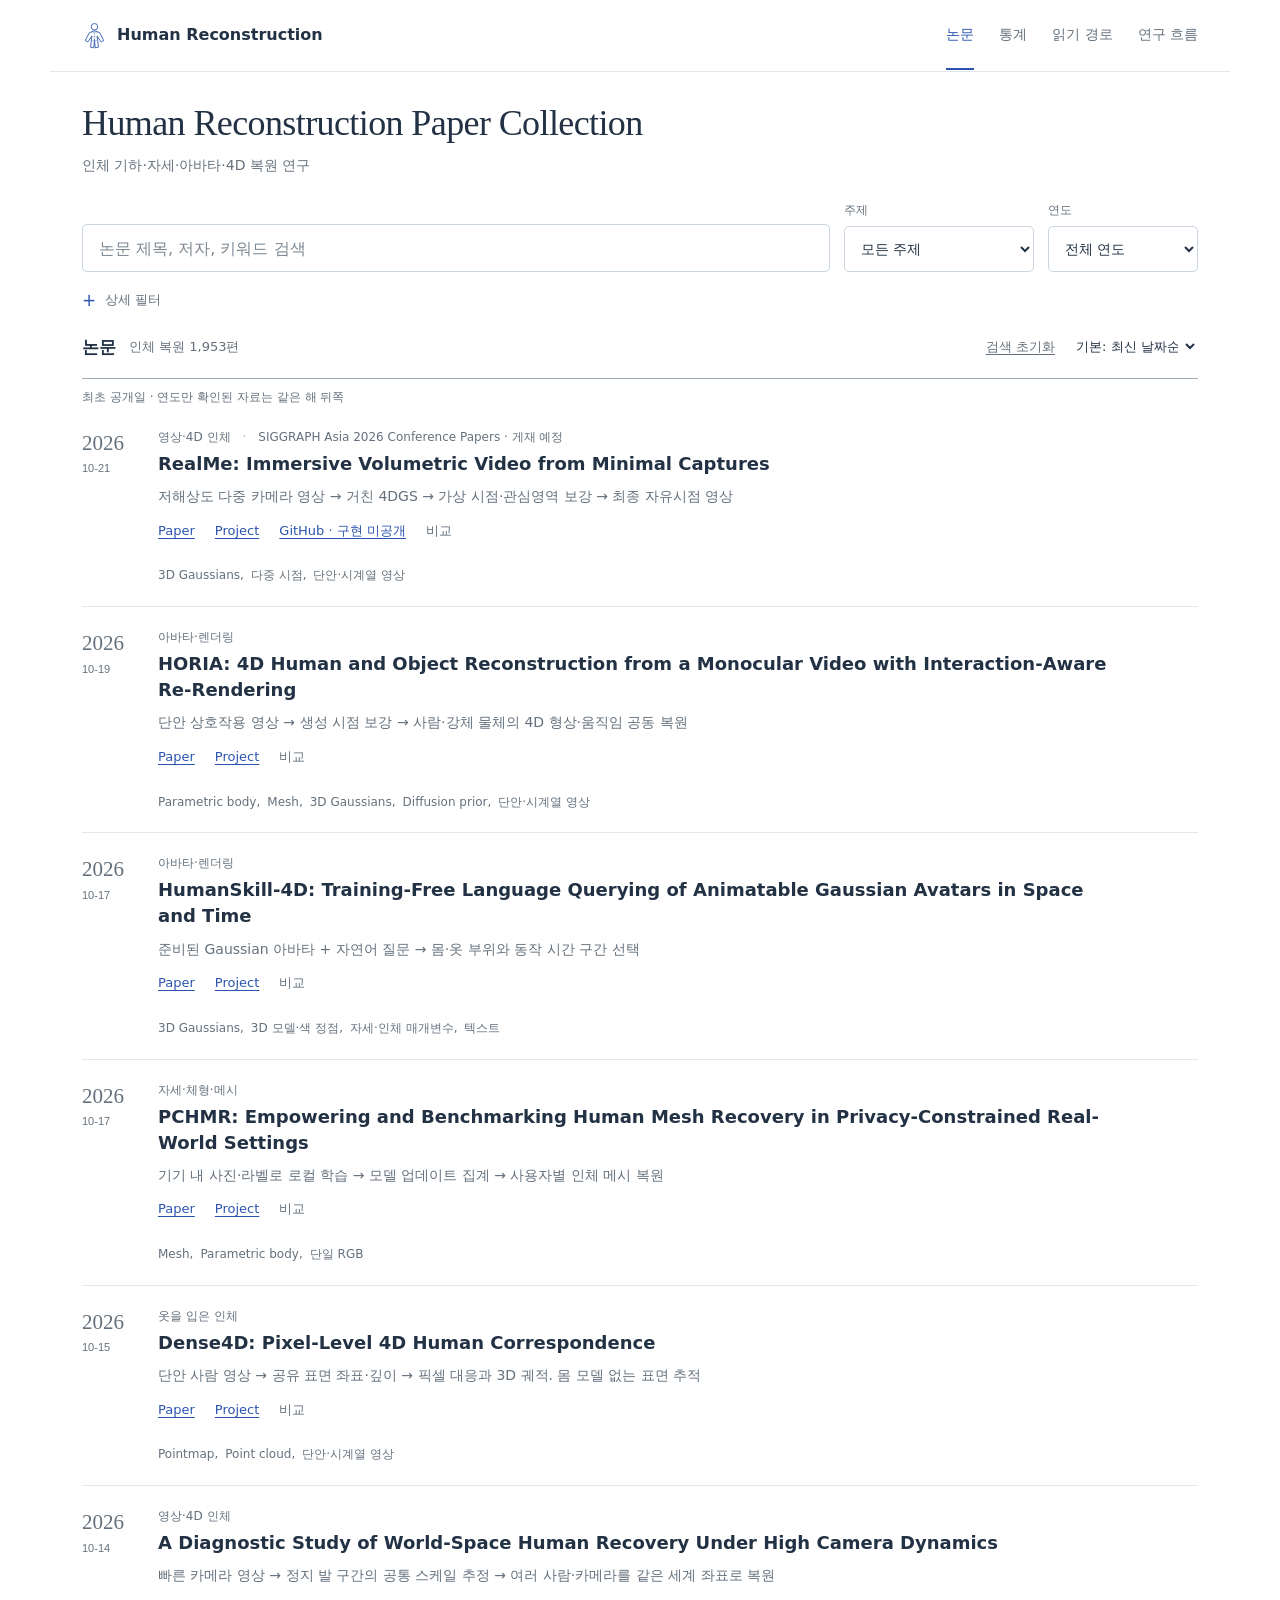
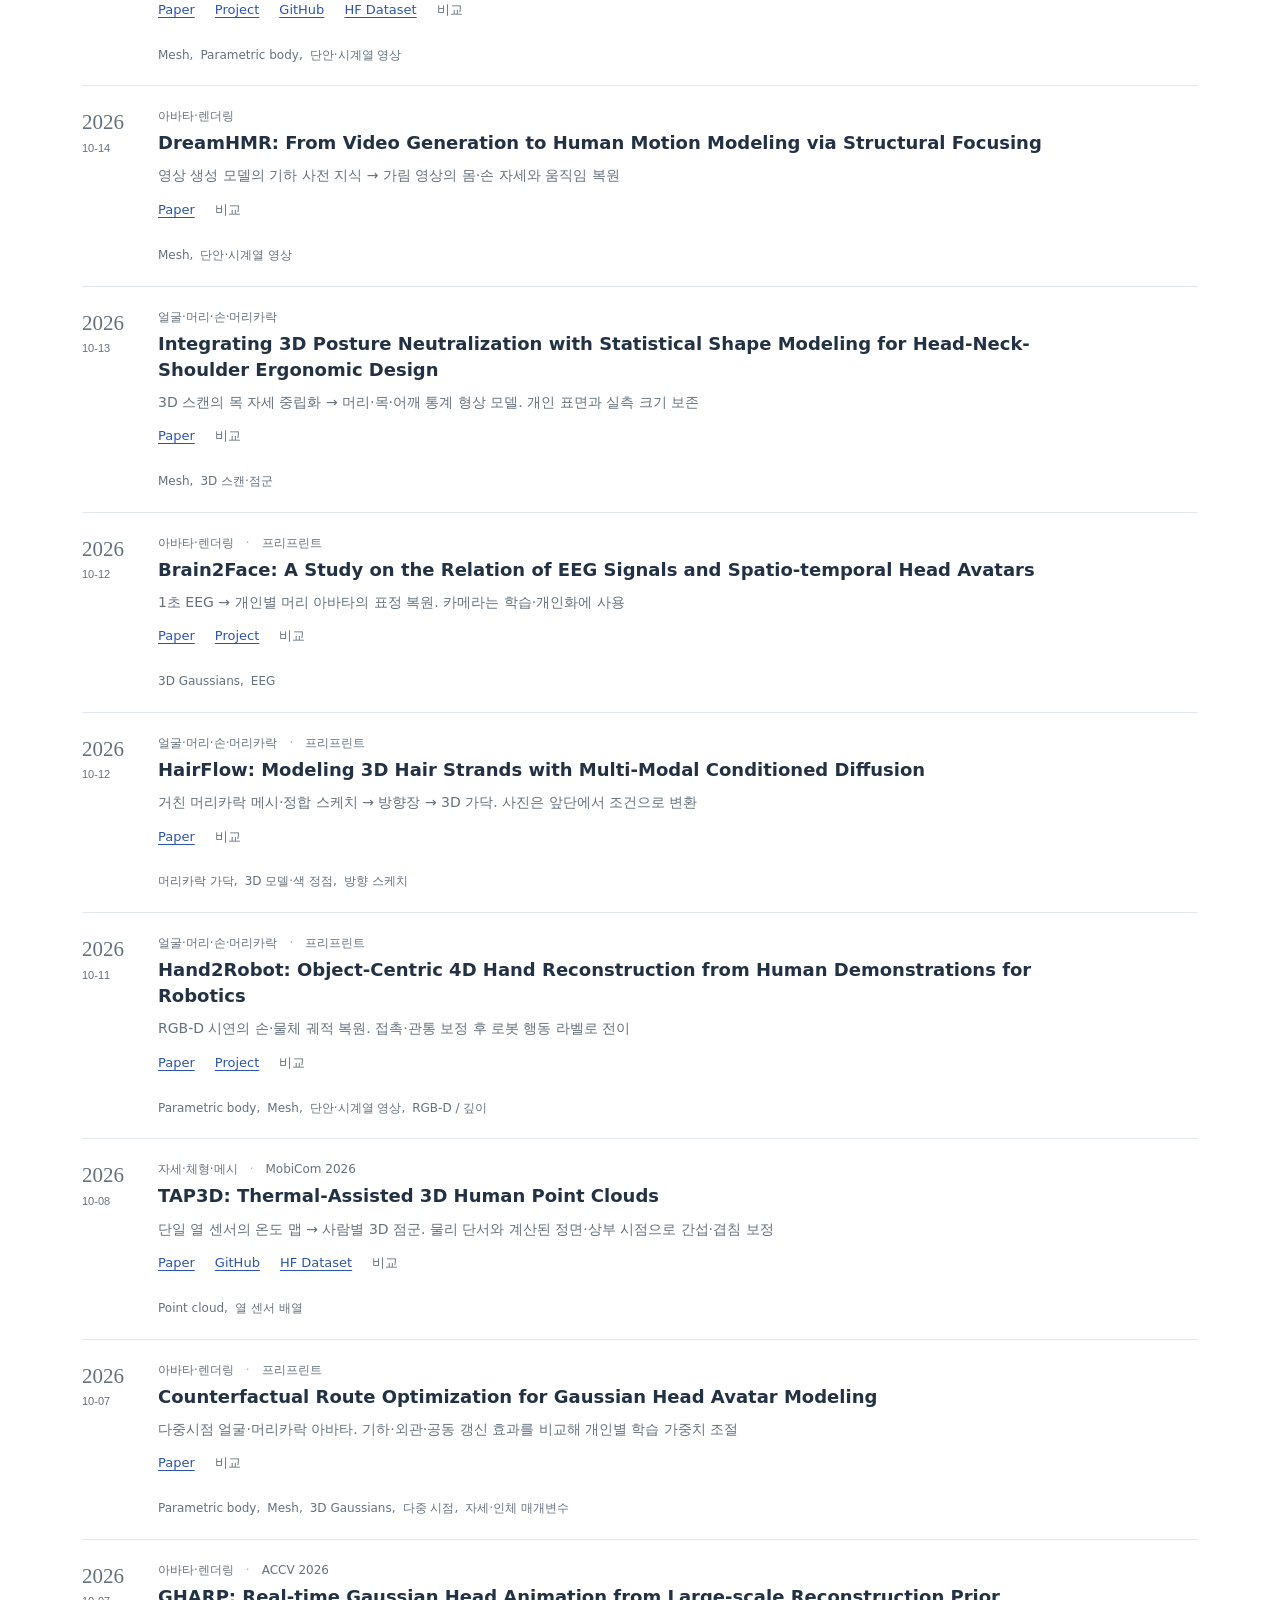
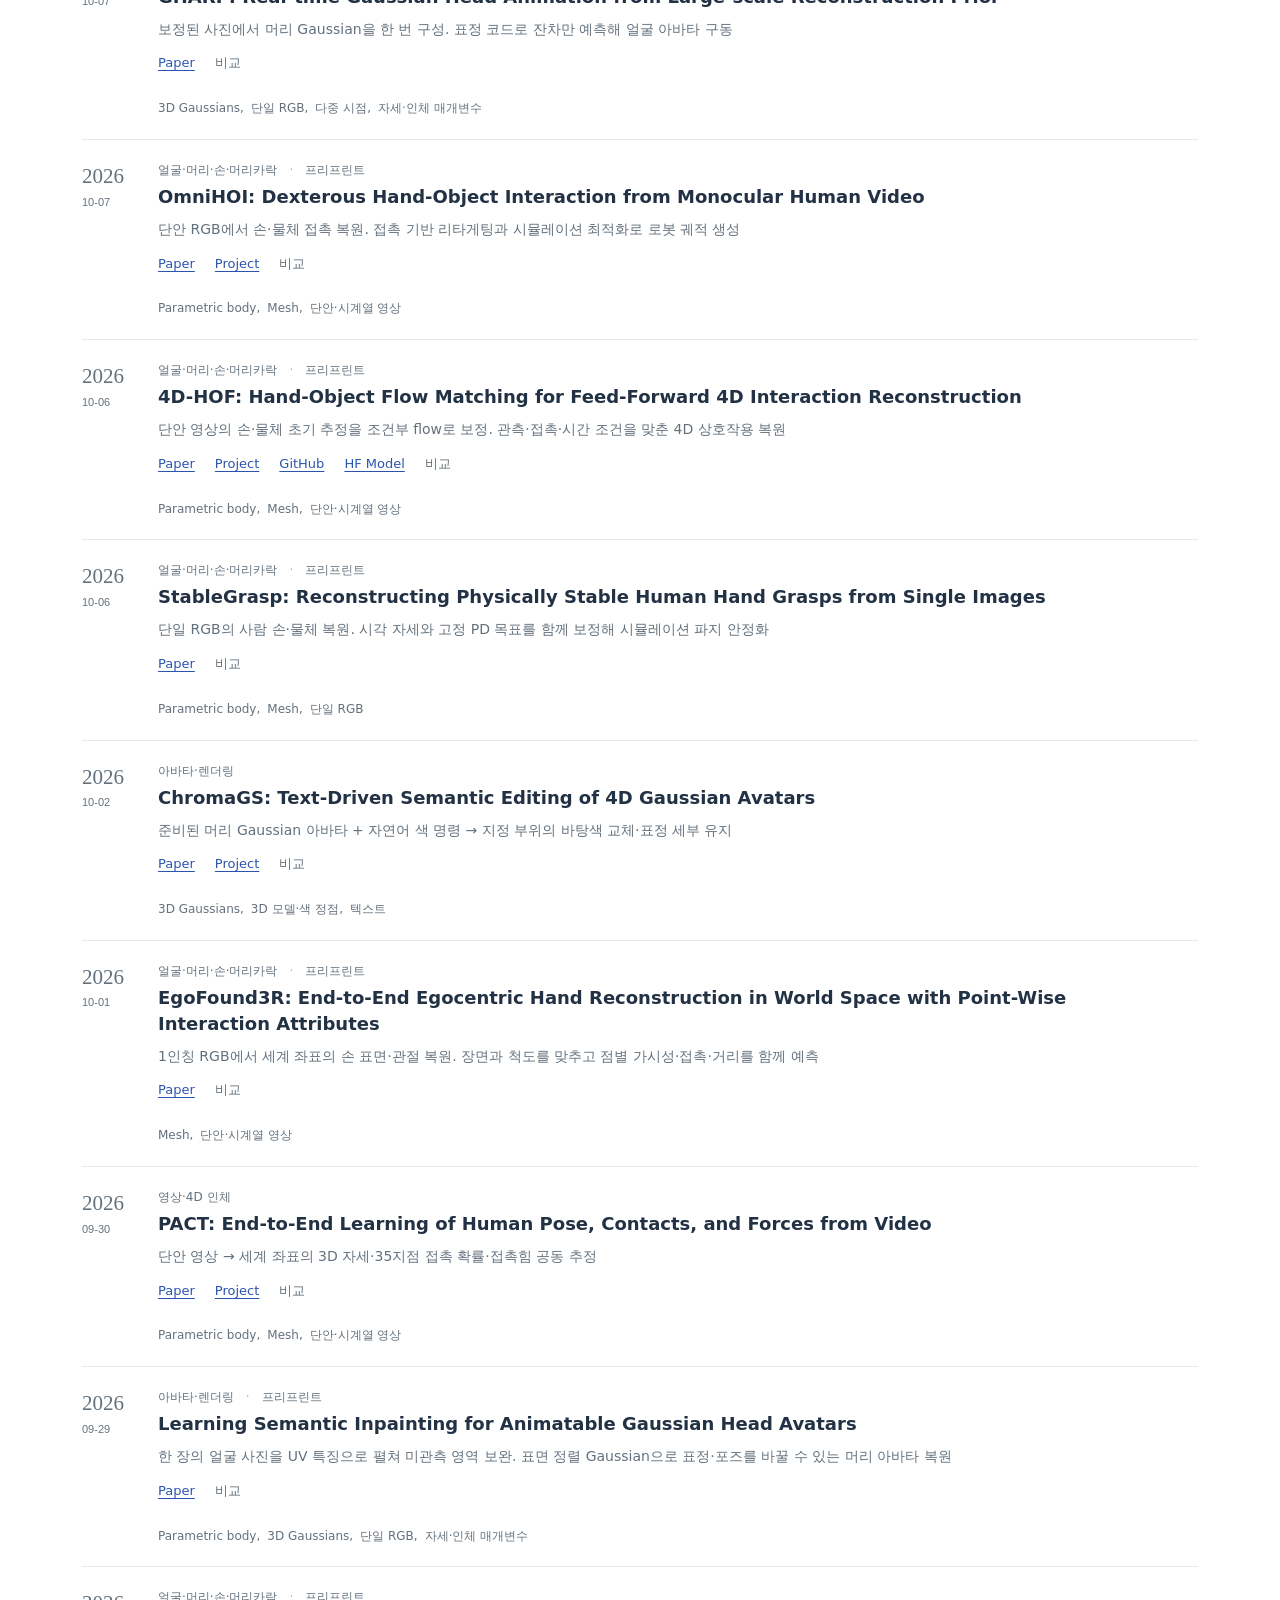
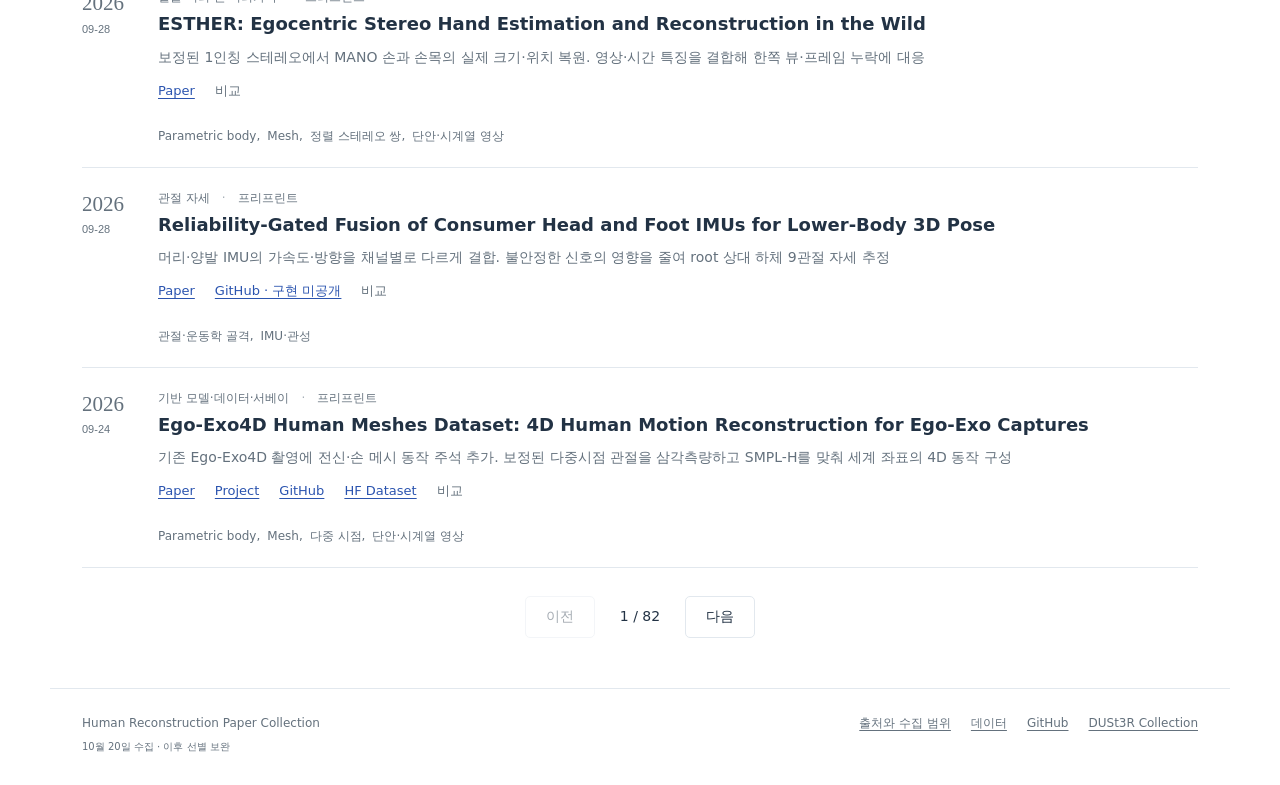
==== commit 2ca680a2: "Correct DB-3DME human-rating scope and preserve workshop lineage" ====
--- a/index.html
+++ b/index.html
@@ -2,7 +2,7 @@
 <html lang="ko"><head><meta charset="utf-8"><meta name="viewport" content="width=device-width,initial-scale=1"><meta name="description" content="Human 3D reconstruction literature: searchable papers, evidence-aware taxonomy, corpus charts and research directions."><title>Human Reconstruction Paper Collection</title><link rel="icon" type="image/svg+xml" href="favicon.svg"><link rel="stylesheet" href="site.css?reader-copy1"><script src="catalog-model.js?realme-resource1" defer></script><script src="app.js?reader-ui3" defer></script><link rel="stylesheet" href="research-analysis.css"><script src="research-analysis.js?reader-ui3" defer></script><link rel="stylesheet" href="statistics-focus.css"><script src="statistics-focus.js?reader-ui3" defer></script></head>
 <body><a class="skip" href="#catalog">논문 목록으로</a><header class="header"><a class="brand" href="#catalog"><svg viewBox="0 0 38 42" aria-hidden="true"><circle cx="19" cy="7" r="5"/><path d="M11 16l8-3 8 3 6 12-4 2-6-9 2 17-5 1-1-13-1 13-5-1 2-17-6 9-4-2z"/><path class="gridline" d="M11 16l16 0M14 22h10M15 28h9M19 13v13"/></svg><span>Human Reconstruction</span></a><nav aria-label="주요 메뉴"><a href="#catalog">논문</a><a href="#trends">통계</a><a href="#reading">읽기 경로</a><a href="#history">연구 흐름</a><a href="#compare">비교 <span id="nav-compare-count"></span></a></nav></header><main><section class="hero" data-view="catalog"><h1>Human Reconstruction Paper Collection</h1><p>인체 기하·자세·아바타·4D 복원 연구</p></section><section id="catalog" class="catalog" aria-labelledby="catalog-title">
 <form id="filters" role="search"><div class="primary-filters"><div class="search-field"><label class="sr-only" for="query">논문 제목·저자·요약 검색</label><input id="query" type="search" placeholder="논문 제목, 저자, 키워드 검색" autocomplete="off"></div><div class="filter-field"><label for="category">주제</label><select id="category"><option value="">모든 주제</option></select></div><div class="filter-field"><label for="year">연도</label><select id="year"><option value="">전체 연도</option></select></div></div>
-<details id="advanced-filters"><summary>상세 필터 <span id="advanced-count"></span></summary><div class="advanced-grid"><div class="filter-field"><label for="region">복원 부위</label><select id="region" title="일부 문헌의 부위 분류 · 나머지 미확인 · 복수 부위는 각 부위에서 검색"><option value="">모든 부위 · 미확인 포함</option><option value="full_body">전신</option><option value="lower_body">하체</option><option value="head_face">얼굴·머리</option><option value="hand">손</option><option value="hair">머리카락</option></select></div><div class="filter-field"><label for="representation">표현</label><select id="representation"><option value="">모든 표현</option></select></div><div class="filter-field"><label for="input">입력 단서</label><select id="input"><option value="">모든 입력</option></select></div><div class="filter-field"><label for="output">출력 단서</label><select id="output"><option value="">모든 출력</option></select></div><div class="filter-field"><label for="task">과업</label><select id="task"><option value="">모든 과업</option></select></div><div class="filter-field"><label for="role">모델 역할</label><select id="role"><option value="">모든 역할</option></select></div><div class="filter-field"><label for="mode">최적화 방식</label><select id="mode"><option value="">모든 방식</option></select></div><div class="filter-field" hidden><label for="evidence">자료 범위</label><select id="evidence"><option value="">모든 근거</option><option value="primary">논문 원문</option><option value="source">추가 자료</option><option value="index">색인 전용 후보</option></select></div></div><div class="scope-fields"><div><label for="scope">탐색 범위</label><select id="scope"><option value="reference">인체 복원 논문 · 1,954편</option><option value="broad">검색 자료 전체 · 14,425건</option><option value="pilot" hidden>선택 문헌 · 13편</option><option value="next" hidden>선택 문헌 · 21편</option></select></div><div><label for="basis">날짜 기준</label><select id="basis"><option value="venue">학회·저널 발행일</option><option value="manuscript">최초 공개일</option><option value="index">검색 자료 기록일</option></select></div><p id="scope-note">전신·얼굴·머리·손·머리카락 복원 + 직접 지원 연구</p></div></details></form><p id="search-note" class="search-note" aria-live="polite"></p>
+<details id="advanced-filters"><summary>상세 필터 <span id="advanced-count"></span></summary><div class="advanced-grid"><div class="filter-field"><label for="region">복원 부위</label><select id="region" title="일부 문헌의 부위 분류 · 나머지 미확인 · 복수 부위는 각 부위에서 검색"><option value="">모든 부위 · 미확인 포함</option><option value="full_body">전신</option><option value="lower_body">하체</option><option value="head_face">얼굴·머리</option><option value="hand">손</option><option value="hair">머리카락</option></select></div><div class="filter-field"><label for="representation">표현</label><select id="representation"><option value="">모든 표현</option></select></div><div class="filter-field"><label for="input">입력 단서</label><select id="input"><option value="">모든 입력</option></select></div><div class="filter-field"><label for="output">출력 단서</label><select id="output"><option value="">모든 출력</option></select></div><div class="filter-field"><label for="task">과업</label><select id="task"><option value="">모든 과업</option></select></div><div class="filter-field"><label for="role">모델 역할</label><select id="role"><option value="">모든 역할</option></select></div><div class="filter-field"><label for="mode">최적화 방식</label><select id="mode"><option value="">모든 방식</option></select></div><div class="filter-field" hidden><label for="evidence">자료 범위</label><select id="evidence"><option value="">모든 근거</option><option value="primary">논문 원문</option><option value="source">추가 자료</option><option value="index">색인 전용 후보</option></select></div></div><div class="scope-fields"><div><label for="scope">탐색 범위</label><select id="scope"><option value="reference">인체 복원 논문 · 1,953편</option><option value="broad">검색 자료 전체 · 14,425건</option><option value="pilot" hidden>선택 문헌 · 13편</option><option value="next" hidden>선택 문헌 · 21편</option></select></div><div><label for="basis">날짜 기준</label><select id="basis"><option value="venue">학회·저널 발행일</option><option value="manuscript">최초 공개일</option><option value="index">검색 자료 기록일</option></select></div><p id="scope-note">전신·얼굴·머리·손·머리카락 복원 + 직접 지원 연구</p></div></details></form><p id="search-note" class="search-note" aria-live="polite"></p>
 <div class="results-bar"><div class="results-title"><h2 id="catalog-title" tabindex="-1">논문</h2><p id="result-count" role="status" aria-live="polite" aria-atomic="true">불러오는 중…</p></div><div class="result-tools"><button form="filters" type="reset" class="reset">검색 초기화</button><label class="sr-only" for="sort">정렬</label><select id="sort"><option value="auto">기본: 최신 날짜순</option><option value="new">최신 날짜순</option><option value="old">오래된 날짜순</option><option value="title">제목순</option></select></div></div>
 <p id="date-sort-note" class="search-note"></p><div id="error-state" class="empty" hidden><h3>데이터 로딩 실패</h3><p>연결 확인 · 새로고침</p><button onclick="location.reload()">새로고침</button></div><div id="paper-list" class="paper-list"></div><div id="empty-state" class="empty" hidden><h3>검색 결과 없음</h3><p>검색어·필터 조정</p><button id="empty-reset">필터 초기화</button></div><nav class="pagination" aria-label="논문 페이지"><button id="previous">이전</button><span id="page-label"></span><button id="next">다음</button></nav></section><section hidden id="trends" class="dashboard statistics-focus" aria-labelledby="statistics-focus-title"><div class="section-head"><h2 id="statistics-focus-title">통계로 살펴보기</h2><a class="quiet-link" href="#catalog">논문으로 돌아가기</a></div><div class="focus-toolbar"><label for="statistics-chart">차트<select id="statistics-chart"><option value="annual">연도별 논문 수</option><option value="category">주제별 분포</option><option value="representation">표현 × 연도</option><option value="sample">초록 표본의 변화</option></select></label><label id="focus-year-label" for="statistics-year" hidden>연도<select id="statistics-year"></select></label><label id="focus-field-label" for="statistics-field" hidden>분류<select id="statistics-field"><option value="primary_representation">주표현</option><option value="primary_task">과제</option></select></label><button id="statistics-inspect" type="button">수치·근거·방법</button></div><p id="statistics-context" aria-live="polite"></p><div id="statistics-stage" aria-live="polite"></div><p id="statistics-insight"></p><div id="statistics-sources" hidden><div id="catalog-statistics"><div class="section-head"><div><h2 id="trend-title">통계로 살펴보기</h2><p>선택 집합의 레코드 집계</p></div><a href="#catalog" class="quiet-link">논문으로 돌아가기</a></div>
 
